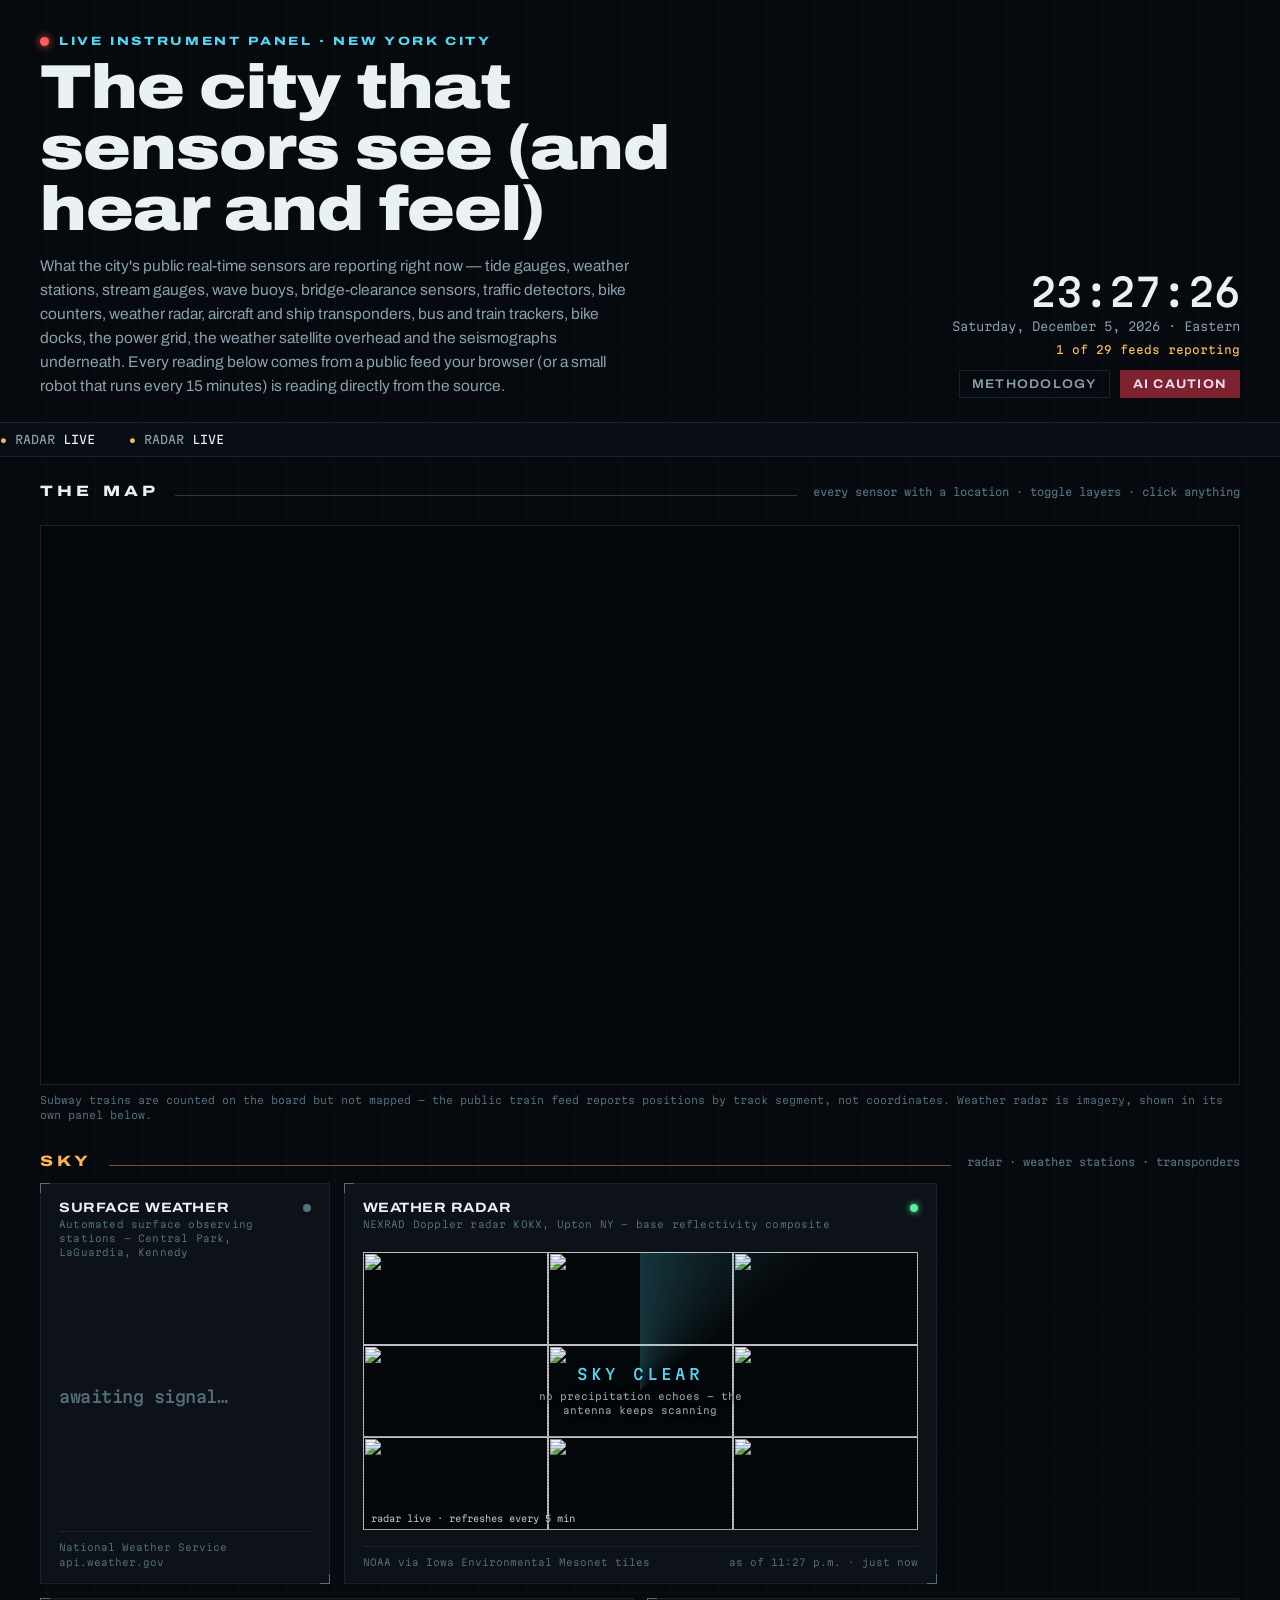
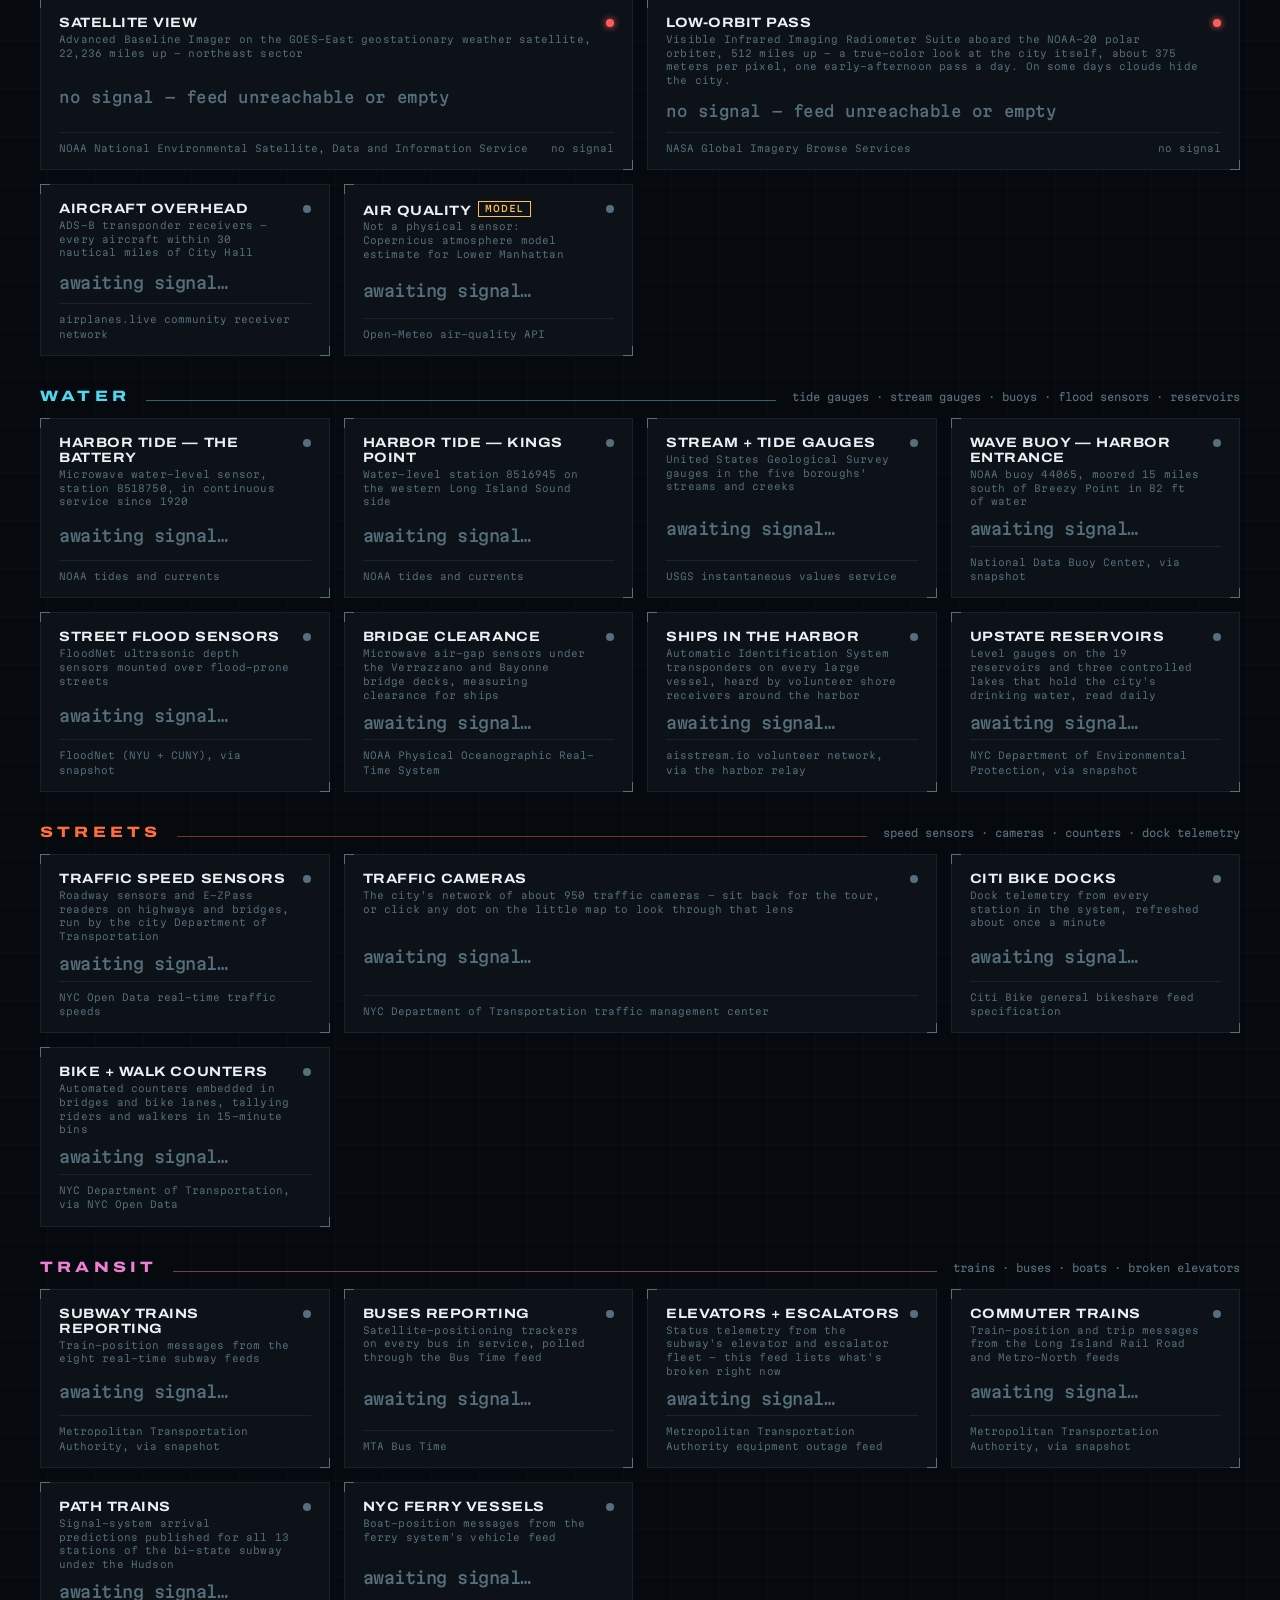
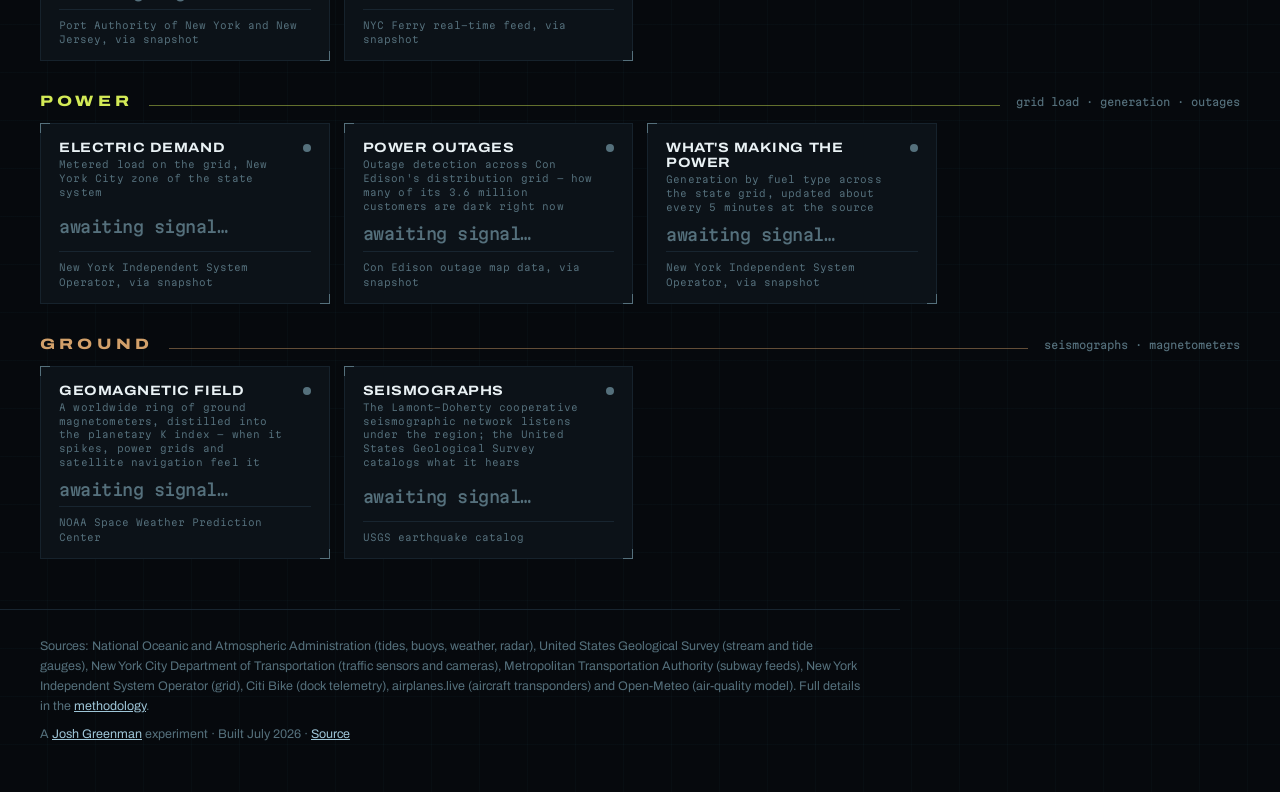
==== index.html @ f2fd3753 "Cut AI-writing tells from page copy Rewrote sentences that read as machine-written (not-X-but-Y reve" ====
<!DOCTYPE html>
<html lang="en">
<head>
<meta charset="UTF-8">
<meta name="viewport" content="width=device-width, initial-scale=1.0">
<title>The city that sensors see (and hear and feel) — New York's public sensors, live</title>
<meta name="description" content="What New York City's public real-time sensors are reporting right now: tide gauges, weather stations, stream gauges, wave buoys, traffic detectors, radar, aircraft transponders, bike docks, the power grid and the subway.">
<link rel="preconnect" href="https://fonts.googleapis.com">
<link rel="preconnect" href="https://fonts.gstatic.com" crossorigin>
<link href="https://fonts.googleapis.com/css2?family=Archivo:ital,wdth,wght@0,62.5..125,100..900;1,62.5..125,100..900&family=Martian+Mono:wght@300..700&display=swap" rel="stylesheet">
<link rel="stylesheet" href="https://unpkg.com/leaflet@1.9.4/dist/leaflet.css">
<link rel="stylesheet" href="style.css">
<link rel="icon" href="data:image/svg+xml,<svg xmlns='http://www.w3.org/2000/svg' viewBox='0 0 100 100'><circle cx='50' cy='50' r='38' fill='none' stroke='%2353d7f0' stroke-width='8'/><circle cx='50' cy='50' r='10' fill='%2353d7f0'/></svg>">
</head>
<body>

<header id="masthead">
  <div class="mast-left">
    <div class="kicker"><span class="live-dot" aria-hidden="true"></span> Live instrument panel &middot; New York City</div>
    <h1>The city that sensors see (and hear and feel)</h1>
    <p class="dek">What the city's public real-time sensors are reporting right now — tide gauges, weather stations, stream gauges, wave buoys, bridge-clearance sensors, traffic detectors, bike counters, weather radar, aircraft and ship transponders, bus and train trackers, bike docks, the power grid, the weather satellite overhead and the seismographs underneath. Every reading below comes from a public feed your browser (or a small robot that runs every 15 minutes) is reading directly from the source.</p>
  </div>
  <div class="mast-right">
    <div id="clock" class="clock">—:—:—</div>
    <div id="clock-date" class="clock-date">&nbsp;</div>
    <div id="feed-status" class="feed-status">connecting to feeds…</div>
    <nav class="mast-nav">
      <a href="methodology.html">Methodology</a>
      <button class="ai" id="ai-btn">AI caution</button>
    </nav>
  </div>
</header>

<div id="ai-pop" role="dialog" aria-label="AI caution">
  <h4>About this page</h4>
  <ul>
    <li>This dashboard was built with AI assistance. Every number is fetched live from the public feed named on its tile — nothing is stored, modeled or adjusted by this page, with one labeled exception: the air-quality tile is a model estimate, not a physical sensor, and is marked as such.</li>
    <li>Feeds go down, lag or report bad values; each tile shows its own "as of" time and goes gray when its feed is stale or unreachable.</li>
    <li>Readings here are for curiosity. For emergencies and safety decisions, rely on official channels.</li>
    <li>Spot-check anything you plan to rely on. See the <a href="methodology.html">methodology</a> for every endpoint, refresh cadence and known caveat.</li>
  </ul>
</div>

<div id="ticker-wrap" aria-hidden="true"><div id="ticker"></div></div>

<section id="map-section">
  <div class="section-head" data-domain="water" style="margin-top:0">
    <h2 style="color:var(--ink)">The map</h2>
    <div class="rule" style="background:var(--faint)"></div>
    <span class="sub">every sensor with a location · toggle layers · click anything</span>
  </div>
  <div id="map-chips"></div>
  <div id="map"></div>
  <p id="map-note">Subway trains are counted on the board but not mapped — the public train feed reports positions by track segment, not coordinates. Weather radar is imagery, shown in its own panel below.</p>
</section>

<main id="board"></main>

<footer>
  <p>Sources: National Oceanic and Atmospheric Administration (tides, buoys, weather, radar), United States Geological Survey (stream and tide gauges), New York City Department of Transportation (traffic sensors and cameras), Metropolitan Transportation Authority (subway feeds), New York Independent System Operator (grid), Citi Bike (dock telemetry), airplanes.live (aircraft transponders) and Open-Meteo (air-quality model). Full details in the <a href="methodology.html">methodology</a>.</p>
  <p>A <a href="https://joshgreenman.com">Josh Greenman</a> experiment &middot; Built July 2026 &middot; <a href="https://github.com/joshgreenman1973/nyc-live-sensors">Source</a></p>
</footer>

<script src="https://unpkg.com/leaflet@1.9.4/dist/leaflet.js"></script>
<script src="app.js"></script>
</body>
</html>
---- style.css ----
/* The instrumented city — control-room aesthetic.
   Archivo (variable width) for text, Martian Mono for readings. */

:root {
  --bg: #06090d;
  --panel: #0c1218;
  --panel-edge: #16222c;
  --ink: #e9f1f4;
  --dim: #8aa0ab;
  --faint: #55707c;
  --rule: #182530;
  --maroon: #7c2230;
  --navy: #12233d;

  --water: #53d7f0;
  --sky: #ffb454;
  --streets: #ff6d3d;
  --transit: #ef7fd4;
  --power: #d3ea56;
  --ground: #d2a06a;

  --ok: #5bef9a;
  --stale: #ffc14d;
  --err: #ff5d5d;
}

* { margin: 0; padding: 0; box-sizing: border-box; }

html { background: var(--bg); }

body {
  font-family: "Archivo", sans-serif;
  color: var(--ink);
  background:
    repeating-linear-gradient(0deg, transparent 0 47px, rgba(83, 215, 240, .025) 47px 48px),
    repeating-linear-gradient(90deg, transparent 0 47px, rgba(83, 215, 240, .025) 47px 48px),
    var(--bg);
  min-height: 100vh;
  -webkit-font-smoothing: antialiased;
}

a { color: #9fc6d8; }

/* ---------- masthead ---------- */
#masthead {
  display: flex;
  justify-content: space-between;
  gap: 32px;
  padding: 34px 40px 24px;
  border-bottom: 1px solid var(--rule);
  align-items: flex-end;
  flex-wrap: wrap;
}
.mast-left { max-width: 760px; }
.kicker {
  font-variation-settings: "wdth" 125;
  font-weight: 800;
  font-size: 12px;
  letter-spacing: .22em;
  text-transform: uppercase;
  color: var(--water);
  display: flex;
  align-items: center;
  gap: 10px;
  margin-bottom: 10px;
}
.live-dot {
  width: 9px; height: 9px; border-radius: 50%;
  background: var(--err);
  box-shadow: 0 0 8px var(--err);
  animation: blink 1.6s infinite;
  display: inline-block;
}
@keyframes blink { 0%, 60% { opacity: 1; } 80% { opacity: .25; } 100% { opacity: 1; } }

h1 {
  font-variation-settings: "wdth" 118;
  font-weight: 900;
  font-size: clamp(38px, 5vw, 62px);
  line-height: .98;
  letter-spacing: -.015em;
  margin-bottom: 14px;
  text-wrap: balance;
}
.dek { color: var(--dim); font-size: 15.5px; line-height: 1.55; max-width: 66ch; }

.mast-right { text-align: right; min-width: 240px; }
.clock {
  font-family: "Martian Mono", monospace;
  font-weight: 500;
  font-size: clamp(26px, 3vw, 38px);
  letter-spacing: -.02em;
  color: var(--ink);
}
.clock-date {
  font-family: "Martian Mono", monospace;
  font-weight: 300;
  font-size: 12px;
  color: var(--dim);
  margin-top: 4px;
}
.feed-status {
  font-family: "Martian Mono", monospace;
  font-size: 11px;
  color: var(--ok);
  margin-top: 10px;
}
.mast-nav { margin-top: 14px; display: flex; gap: 10px; justify-content: flex-end; align-items: center; }
.mast-nav a {
  font-variation-settings: "wdth" 110;
  font-weight: 600; font-size: 12.5px;
  text-transform: uppercase; letter-spacing: .1em;
  color: var(--dim); text-decoration: none;
  border: 1px solid var(--rule); padding: 6px 12px;
}
.mast-nav a:hover { color: var(--ink); border-color: var(--faint); }
button.ai {
  font-family: "Archivo", sans-serif;
  font-variation-settings: "wdth" 110;
  font-weight: 700; font-size: 12.5px;
  text-transform: uppercase; letter-spacing: .1em;
  background: var(--maroon); color: #f4dfe3;
  border: none; padding: 7px 13px; cursor: pointer;
}
button.ai:hover { background: #93293a; }

/* ---------- AI caution popover ---------- */
#ai-pop {
  display: none;
  position: fixed;
  top: 74px; right: 24px;
  width: 380px; max-width: 92vw;
  background: var(--navy);
  color: #e9eef5;
  padding: 18px 20px;
  z-index: 2000;
  font-size: 13px;
  line-height: 1.5;
  box-shadow: 5px 5px 0 rgba(0, 0, 0, .5);
}
#ai-pop.open { display: block; }
#ai-pop h4 { font-size: 13px; letter-spacing: .1em; text-transform: uppercase; margin-bottom: 9px; }
#ai-pop ul { padding-left: 17px; }
#ai-pop li { margin-bottom: 6px; }
#ai-pop a { color: #aac4e2; }

/* ---------- ticker ---------- */
#ticker-wrap {
  overflow: hidden;
  border-bottom: 1px solid var(--rule);
  background: #080e13;
  white-space: nowrap;
}
#ticker {
  display: inline-block;
  font-family: "Martian Mono", monospace;
  font-weight: 400;
  font-size: 11.5px;
  padding: 9px 0;
  color: var(--dim);
  animation: crawl 90s linear infinite;
  will-change: transform;
}
#ticker:hover { animation-play-state: paused; }
@keyframes crawl { from { transform: translateX(0); } to { transform: translateX(-50%); } }
#ticker .t-item { margin-right: 34px; }
#ticker .t-val { color: var(--ink); }
#ticker .t-dom-water { color: var(--water); }
#ticker .t-dom-sky { color: var(--sky); }
#ticker .t-dom-streets { color: var(--streets); }
#ticker .t-dom-transit { color: var(--transit); }
#ticker .t-dom-power { color: var(--power); }
#ticker .t-dom-ground { color: var(--ground); }

/* ---------- the map ---------- */
#map-section { padding: 26px 40px 4px; }
#map-chips { display: flex; flex-wrap: wrap; gap: 8px; margin: 14px 0 12px; }
.map-chip {
  font-family: "Martian Mono", monospace;
  font-size: 10.5px; font-weight: 500;
  letter-spacing: .04em;
  background: var(--panel);
  color: var(--faint);
  border: 1px solid var(--panel-edge);
  padding: 6px 11px;
  cursor: pointer;
  display: inline-flex; align-items: center; gap: 7px;
}
.map-chip .dot { width: 8px; height: 8px; border-radius: 50%; background: var(--chip); opacity: .35; }
.map-chip.on { color: var(--ink); border-color: var(--faint); }
.map-chip.on .dot { opacity: 1; box-shadow: 0 0 6px var(--chip); }
.map-chip .n { color: var(--dim); }
#map {
  height: 560px;
  border: 1px solid var(--panel-edge);
  background: #05080b;
  position: relative;
  isolation: isolate;
  z-index: 0;
}
#map-note {
  font-family: "Martian Mono", monospace;
  font-weight: 300; font-size: 10px;
  color: var(--faint);
  margin: 8px 0 0;
  line-height: 1.5;
}
.leaflet-container { background: #05080b; font-family: "Archivo", sans-serif; }
.leaflet-popup-content-wrapper, .leaflet-popup-tip {
  background: var(--navy); color: #e9eef5;
  border-radius: 0;
  box-shadow: 4px 4px 0 rgba(0, 0, 0, .5);
}
.leaflet-popup-content { margin: 12px 14px; font-size: 12.5px; line-height: 1.5; }
.mpop h5 {
  font-variation-settings: "wdth" 116;
  font-size: 11.5px; font-weight: 700;
  text-transform: uppercase; letter-spacing: .06em;
  margin: 0 0 5px;
}
.mpop b { font-family: "Martian Mono", monospace; font-weight: 500; font-size: 11.5px; }
.mpop img.campop { display: block; width: 280px; max-width: 74vw; margin-top: 8px; background: #000; min-height: 120px; }
.leaflet-bar a { background: var(--panel); color: var(--dim); border-color: var(--panel-edge); }
.leaflet-bar a:hover { background: var(--panel-edge); color: var(--ink); }
.leaflet-control-attribution { background: rgba(6, 9, 13, .7); color: var(--faint); font-size: 9px; }
.leaflet-control-attribution a { color: var(--dim); }

/* ---------- board ---------- */
#board {
  display: grid;
  grid-template-columns: repeat(auto-fill, minmax(272px, 1fr));
  gap: 14px;
  padding: 26px 40px 50px;
}

.section-head {
  grid-column: 1 / -1;
  display: flex;
  align-items: baseline;
  gap: 16px;
  margin-top: 18px;
}
.section-head:first-child { margin-top: 0; }
.section-head h2 {
  font-variation-settings: "wdth" 125;
  font-weight: 800;
  font-size: 15px;
  letter-spacing: .28em;
  text-transform: uppercase;
}
.section-head .rule { flex: 1; height: 1px; opacity: .45; }
.section-head .sub { font-family: "Martian Mono", monospace; font-size: 10.5px; color: var(--faint); }
.section-head[data-domain="water"] h2 { color: var(--water); } .section-head[data-domain="water"] .rule { background: var(--water); }
.section-head[data-domain="sky"] h2 { color: var(--sky); } .section-head[data-domain="sky"] .rule { background: var(--sky); }
.section-head[data-domain="streets"] h2 { color: var(--streets); } .section-head[data-domain="streets"] .rule { background: var(--streets); }
.section-head[data-domain="transit"] h2 { color: var(--transit); } .section-head[data-domain="transit"] .rule { background: var(--transit); }
.section-head[data-domain="power"] h2 { color: var(--power); } .section-head[data-domain="power"] .rule { background: var(--power); }
.section-head[data-domain="ground"] h2 { color: var(--ground); } .section-head[data-domain="ground"] .rule { background: var(--ground); }

/* ---------- modules ---------- */
.mod {
  position: relative;
  background: var(--panel);
  border: 1px solid var(--panel-edge);
  padding: 16px 18px 14px;
  display: flex;
  flex-direction: column;
  min-height: 172px;
}
.mod.wide { grid-column: span 2; }
@media (max-width: 640px) { .mod.wide { grid-column: span 1; } }

/* instrument-bezel corner ticks */
.mod::before, .mod::after {
  content: "";
  position: absolute;
  width: 9px; height: 9px;
  border: 1px solid var(--faint);
  pointer-events: none;
}
.mod::before { top: -1px; left: -1px; border-right: none; border-bottom: none; }
.mod::after { bottom: -1px; right: -1px; border-left: none; border-top: none; }

.mod-head { display: flex; justify-content: space-between; align-items: flex-start; gap: 8px; margin-bottom: 2px; }
.mod-title {
  font-variation-settings: "wdth" 116;
  font-weight: 700;
  font-size: 13.5px;
  letter-spacing: .04em;
  text-transform: uppercase;
}
.mod-instrument {
  font-family: "Martian Mono", monospace;
  font-weight: 300;
  font-size: 9.5px;
  color: var(--faint);
  letter-spacing: .02em;
  margin-top: 3px;
  line-height: 1.45;
}
.led {
  width: 8px; height: 8px; border-radius: 50%;
  margin-top: 4px; flex: none;
  background: var(--faint);
}
.mod[data-state="ok"] .led { background: var(--ok); box-shadow: 0 0 7px var(--ok); }
.mod[data-state="stale"] .led { background: var(--stale); box-shadow: 0 0 7px var(--stale); }
.mod[data-state="err"] .led { background: var(--err); box-shadow: 0 0 7px var(--err); }

.mod-body { flex: 1; display: flex; flex-direction: column; justify-content: center; padding: 10px 0 8px; }

.big {
  font-family: "Martian Mono", monospace;
  font-weight: 500;
  font-size: clamp(30px, 3.2vw, 42px);
  line-height: 1.05;
  letter-spacing: -.03em;
}
.big .unit { font-size: .38em; font-weight: 400; color: var(--dim); letter-spacing: 0; margin-left: 4px; }
.big .trend { font-size: .5em; vertical-align: .35em; margin-left: 6px; }
.mod[data-domain="water"] .big { color: var(--water); }
.mod[data-domain="sky"] .big { color: var(--sky); }
.mod[data-domain="streets"] .big { color: var(--streets); }
.mod[data-domain="transit"] .big { color: var(--transit); }
.mod[data-domain="power"] .big { color: var(--power); }
.mod[data-domain="ground"] .big { color: var(--ground); }
.mod[data-state="err"] .big, .mod[data-state="wait"] .big { color: var(--faint); }

.big-label { font-size: 12.5px; color: var(--dim); margin-top: 5px; line-height: 1.4; }

.rows { margin-top: 10px; border-top: 1px solid var(--rule); }
.rows .r {
  display: flex; justify-content: space-between; gap: 10px;
  padding: 4.5px 0;
  border-bottom: 1px solid var(--rule);
  font-size: 12.5px; color: var(--dim);
}
.rows .r b {
  font-family: "Martian Mono", monospace;
  font-weight: 500; font-size: 12px;
  color: var(--ink);
  white-space: nowrap;
}

.mod-foot {
  display: flex; justify-content: space-between; gap: 8px;
  font-family: "Martian Mono", monospace;
  font-weight: 300; font-size: 9.5px;
  color: var(--faint);
  border-top: 1px solid var(--rule);
  padding-top: 8px;
  line-height: 1.5;
}
.mod-foot .asof { white-space: nowrap; }
.badge {
  display: inline-block;
  font-family: "Martian Mono", monospace;
  font-size: 9px; font-weight: 500;
  letter-spacing: .08em;
  border: 1px solid var(--stale);
  color: var(--stale);
  padding: 1.5px 6px;
  margin-left: 7px;
  vertical-align: 2px;
}

/* ---------- radar + cameras ---------- */
.tilebox {
  position: relative;
  overflow: hidden;
  isolation: isolate;
  aspect-ratio: 1 / 1;
  background: #05080b;
  margin: 8px 0;
}
.mod.wide .tilebox { aspect-ratio: 2 / 1; }
.tilegrid {
  position: absolute; inset: 0;
  display: grid;
  grid-template-columns: repeat(3, 1fr);
}
.tilegrid img { width: 100%; height: 100%; object-fit: cover; display: block; filter: saturate(.9); }
.tilegrid.overlay { opacity: .92; } /* radar tiles are transparent PNGs; no blend mode (it black-screens some compositors) */
.tilebox .scan {
  position: absolute; inset: 0;
  background: repeating-linear-gradient(0deg, rgba(0,0,0,.16) 0 1px, transparent 1px 3px);
  pointer-events: none;
}
/* clear-sky state: rotating sweep + centered message so an echo-free radar
   reads as "scanning", not "broken" */
.tilebox .sweep, .tilebox .clearmsg { display: none; }
.tilebox.clear .sweep {
  display: block;
  position: absolute; inset: -25%;
  background: conic-gradient(rgba(83, 215, 240, .22), transparent 55deg, transparent 360deg);
  animation: sweep 7s linear infinite;
  pointer-events: none;
}
@keyframes sweep { to { transform: rotate(360deg); } }
.tilebox.clear .clearmsg {
  position: absolute; inset: 0;
  display: flex; flex-direction: column; align-items: center; justify-content: center; gap: 6px;
  text-align: center; pointer-events: none;
  text-shadow: 0 1px 6px #000;
}
.tilebox.clear .clearmsg b {
  font-family: "Martian Mono", monospace;
  font-size: 15px; font-weight: 500; letter-spacing: .2em;
  text-transform: uppercase; color: var(--water);
}
.tilebox.clear .clearmsg span {
  font-family: "Martian Mono", monospace;
  font-size: 9.5px; color: var(--dim); max-width: 34ch; line-height: 1.5;
}
@media (prefers-reduced-motion: reduce) { .tilebox.clear .sweep { animation: none; } }

.tilebox .maplabel {
  position: absolute; left: 8px; bottom: 6px;
  font-family: "Martian Mono", monospace;
  font-size: 9px; color: rgba(233,241,244,.75);
  text-shadow: 0 1px 3px #000;
}

.camwrap {
  display: grid;
  grid-template-columns: 3fr 2fr;
  gap: 8px;
  margin: 8px 0;
}
.camwrap .camframe { margin: 0; }
#cammini {
  background: #05080b;
  height: 100%;
  min-height: 190px;
  border: 1px solid var(--panel-edge);
  cursor: pointer;
}
#camresume {
  display: none;
  position: absolute;
  top: 8px; right: 8px;
  z-index: 500;
  font-family: "Martian Mono", monospace;
  font-size: 10px; font-weight: 500;
  letter-spacing: .08em;
  text-transform: uppercase;
  color: var(--ink);
  background: rgba(6, 9, 13, .85);
  border: 1px solid var(--faint);
  padding: 5px 10px;
  cursor: pointer;
}
#camresume:hover { border-color: var(--ink); }
@media (max-width: 900px) {
  .camwrap { grid-template-columns: 1fr; }
  #cammini { min-height: 180px; }
}

.camframe { position: relative; margin: 8px 0; background: #05080b; aspect-ratio: 16 / 9; overflow: hidden; }
.camframe img { width: 100%; height: 100%; object-fit: cover; display: block; }
.camframe .camlabel {
  position: absolute; left: 0; right: 0; bottom: 0;
  font-family: "Martian Mono", monospace;
  font-size: 10px; color: #dfe9ee;
  background: linear-gradient(transparent, rgba(0,0,0,.8));
  padding: 14px 10px 7px;
}

/* ---------- footer ---------- */
footer {
  border-top: 1px solid var(--rule);
  padding: 26px 40px 40px;
  color: var(--faint);
  font-size: 12.5px;
  line-height: 1.6;
  max-width: 900px;
}
footer p { margin-bottom: 8px; }

@media (max-width: 760px) {
  #masthead { padding: 24px 18px 18px; }
  #map-section { padding: 18px 14px 0; }
  #map { height: 420px; }
  #board { padding: 18px 14px 40px; gap: 10px; }
  .mast-right { text-align: left; }
  .mast-nav { justify-content: flex-start; }
  footer { padding: 22px 18px 34px; }
}

@media (prefers-reduced-motion: reduce) {
  #ticker { animation: none; }
  .live-dot { animation: none; }
}
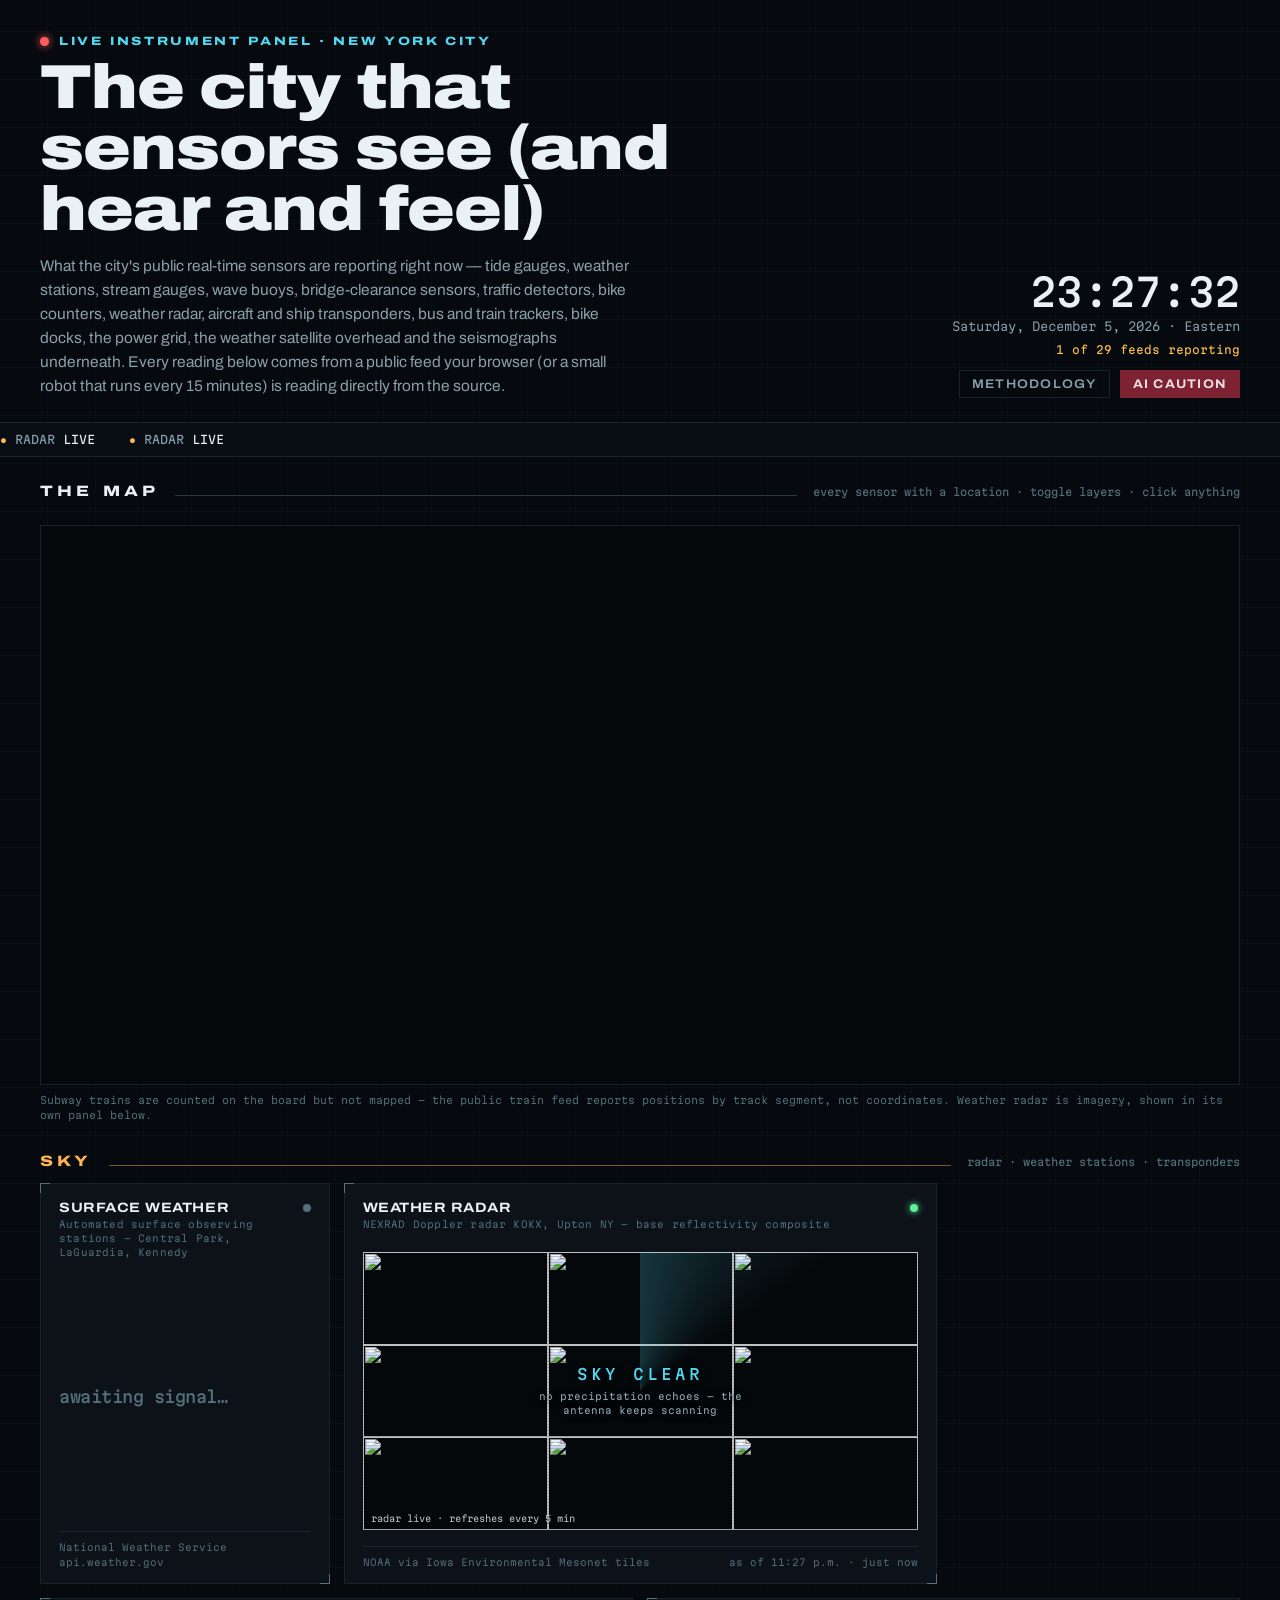
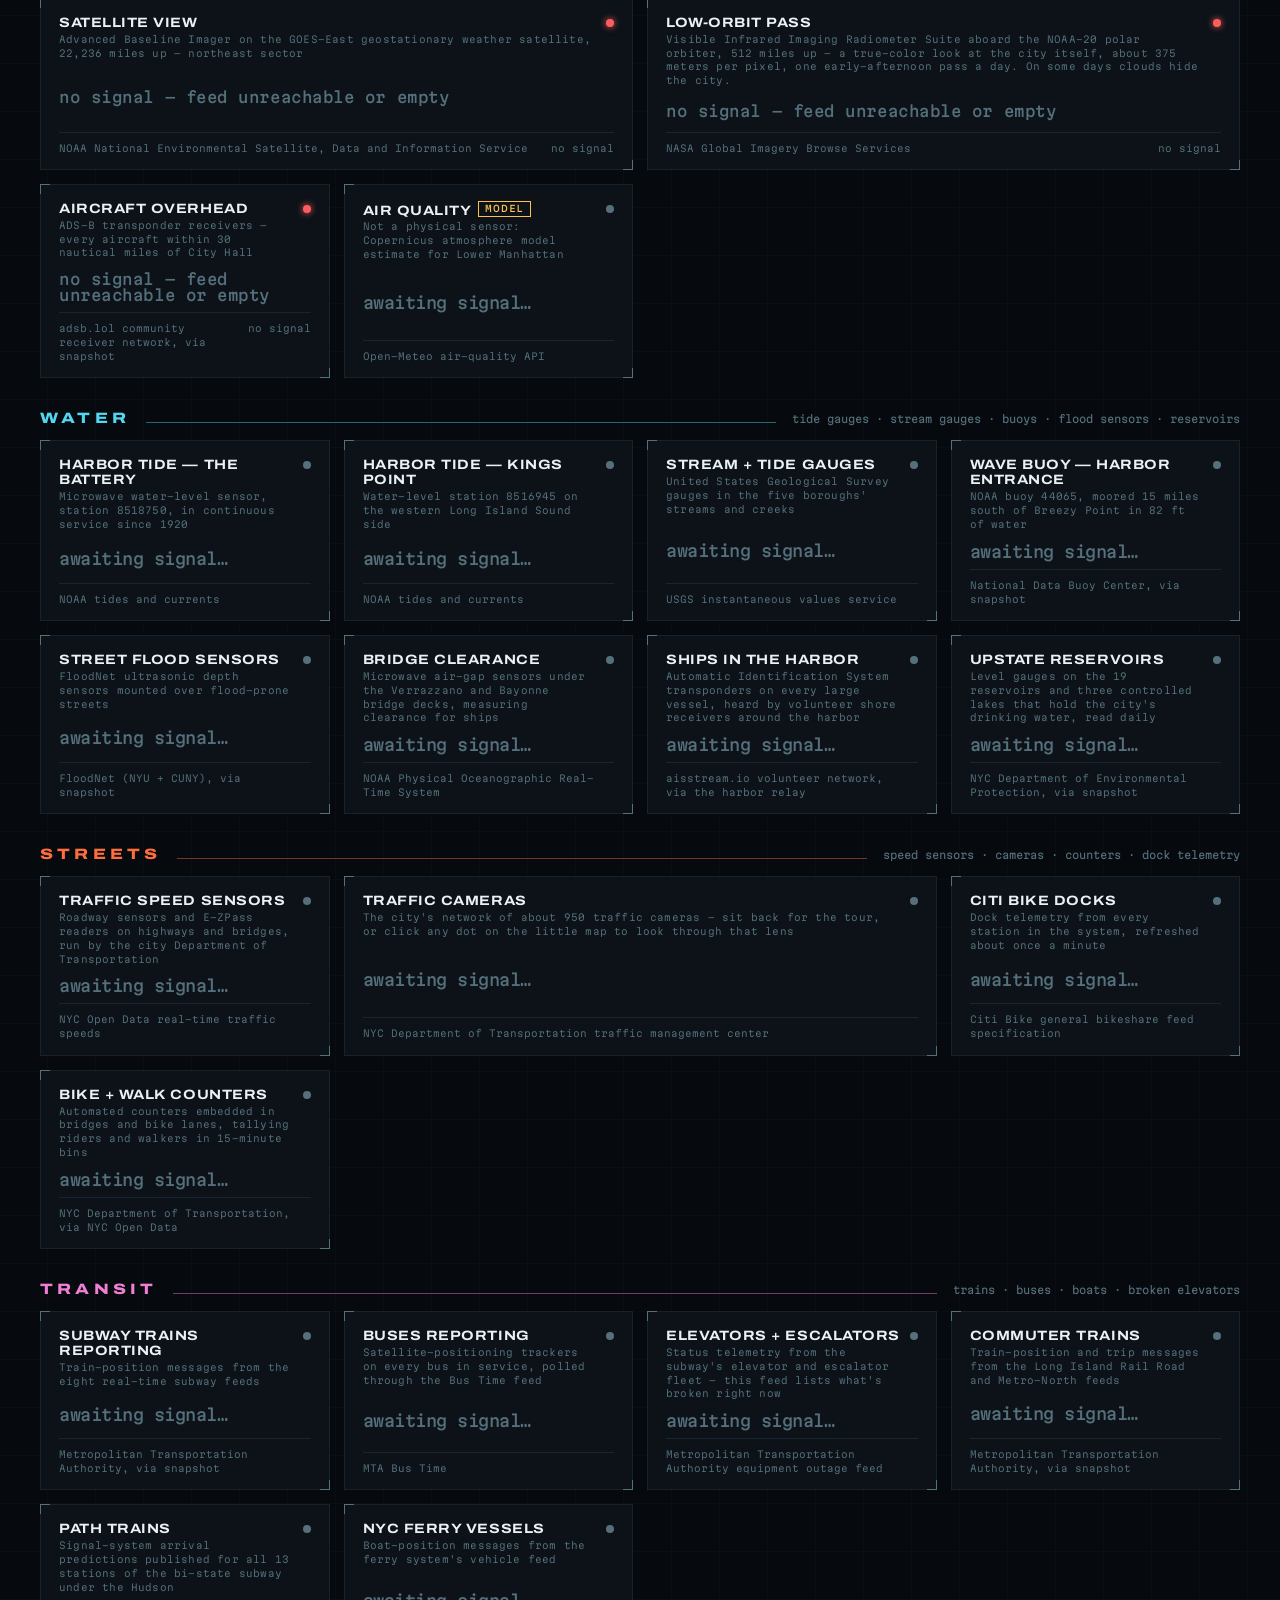
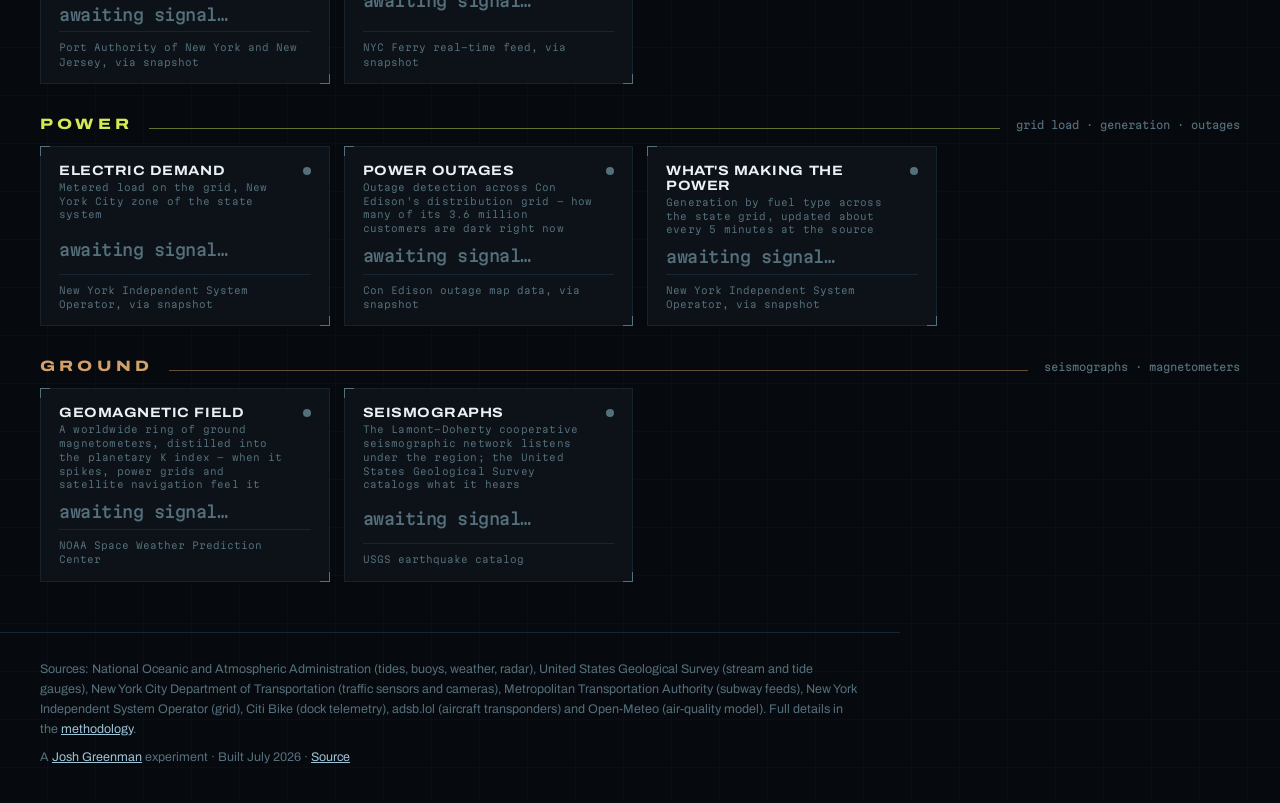
==== commit 533cb336: "Aircraft tile: read adsb.lol through the snapshot robot airplanes.live now refuses anonymous request" ====
--- a/index.html
+++ b/index.html
@@ -57,7 +57,7 @@
 <main id="board"></main>
 
 <footer>
-  <p>Sources: National Oceanic and Atmospheric Administration (tides, buoys, weather, radar), United States Geological Survey (stream and tide gauges), New York City Department of Transportation (traffic sensors and cameras), Metropolitan Transportation Authority (subway feeds), New York Independent System Operator (grid), Citi Bike (dock telemetry), airplanes.live (aircraft transponders) and Open-Meteo (air-quality model). Full details in the <a href="methodology.html">methodology</a>.</p>
+  <p>Sources: National Oceanic and Atmospheric Administration (tides, buoys, weather, radar), United States Geological Survey (stream and tide gauges), New York City Department of Transportation (traffic sensors and cameras), Metropolitan Transportation Authority (subway feeds), New York Independent System Operator (grid), Citi Bike (dock telemetry), adsb.lol (aircraft transponders) and Open-Meteo (air-quality model). Full details in the <a href="methodology.html">methodology</a>.</p>
   <p>A <a href="https://joshgreenman.com">Josh Greenman</a> experiment &middot; Built July 2026 &middot; <a href="https://github.com/joshgreenman1973/nyc-live-sensors">Source</a></p>
 </footer>
 
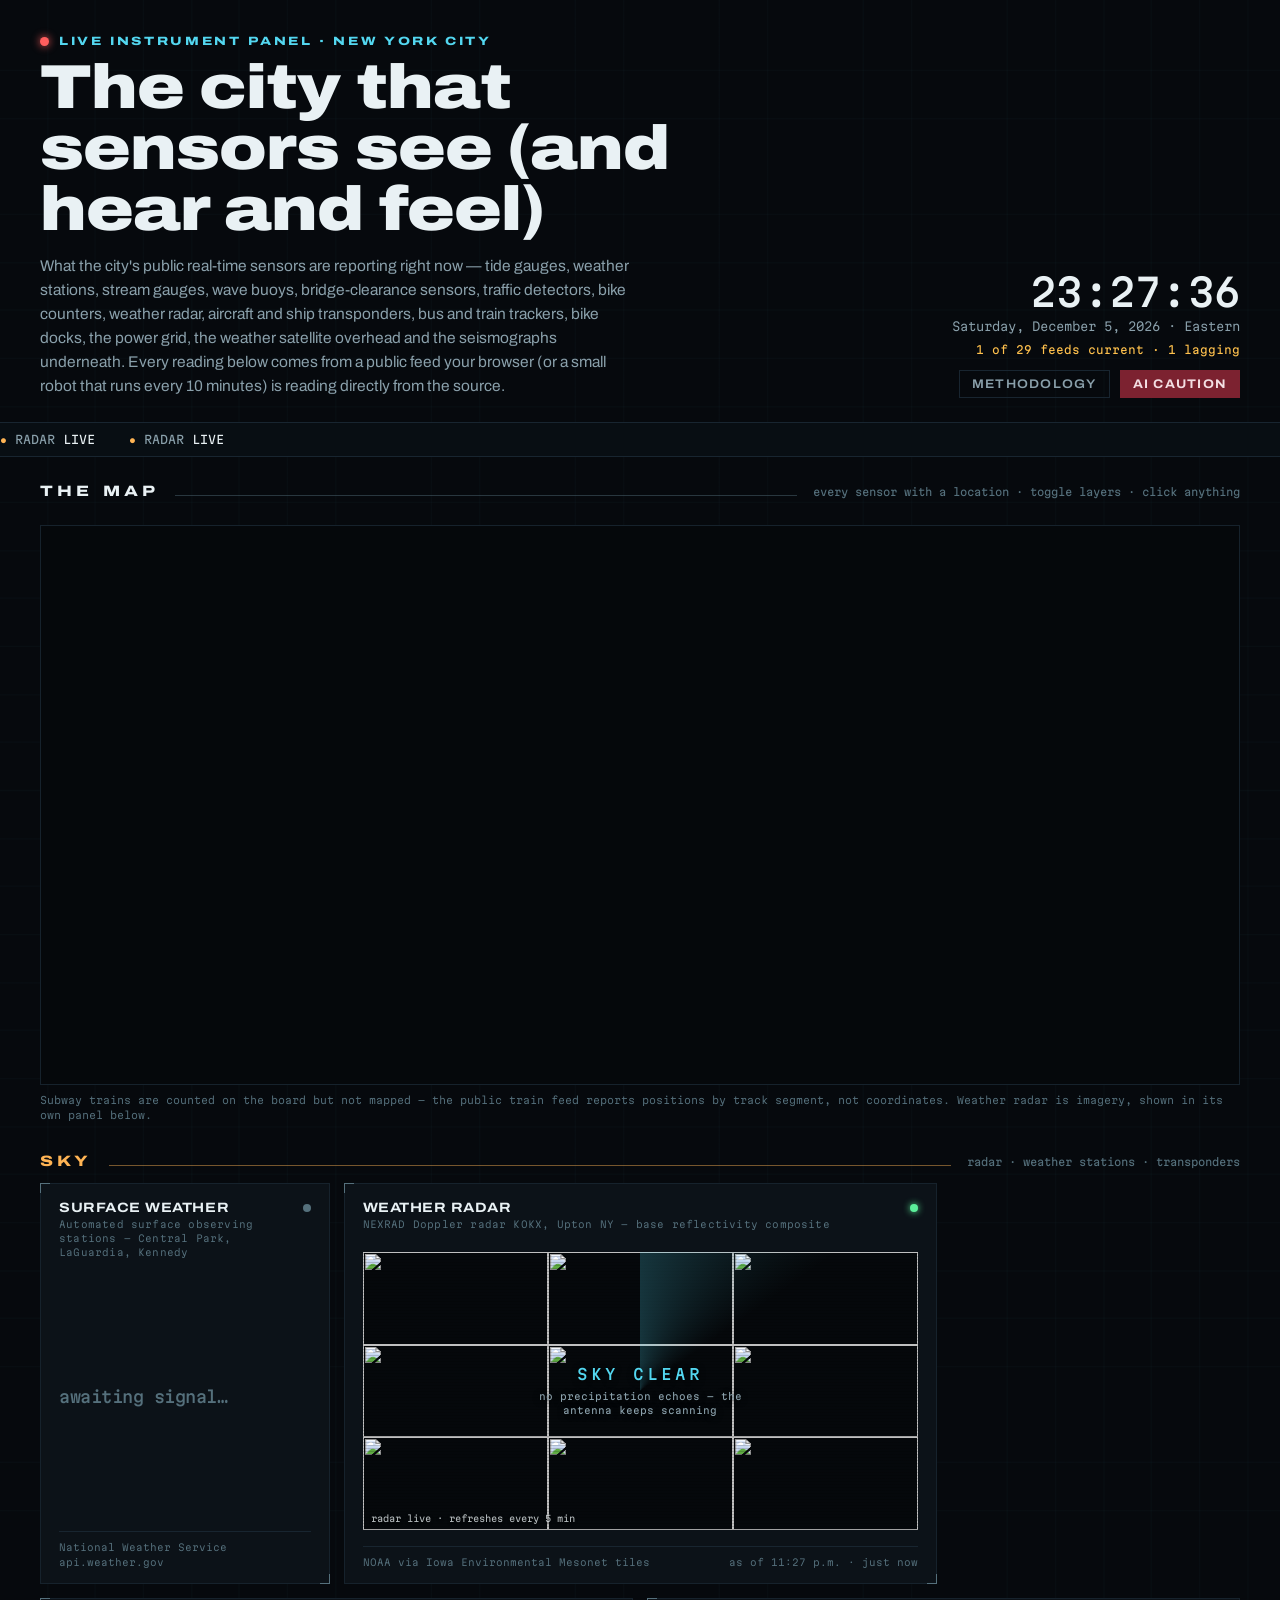
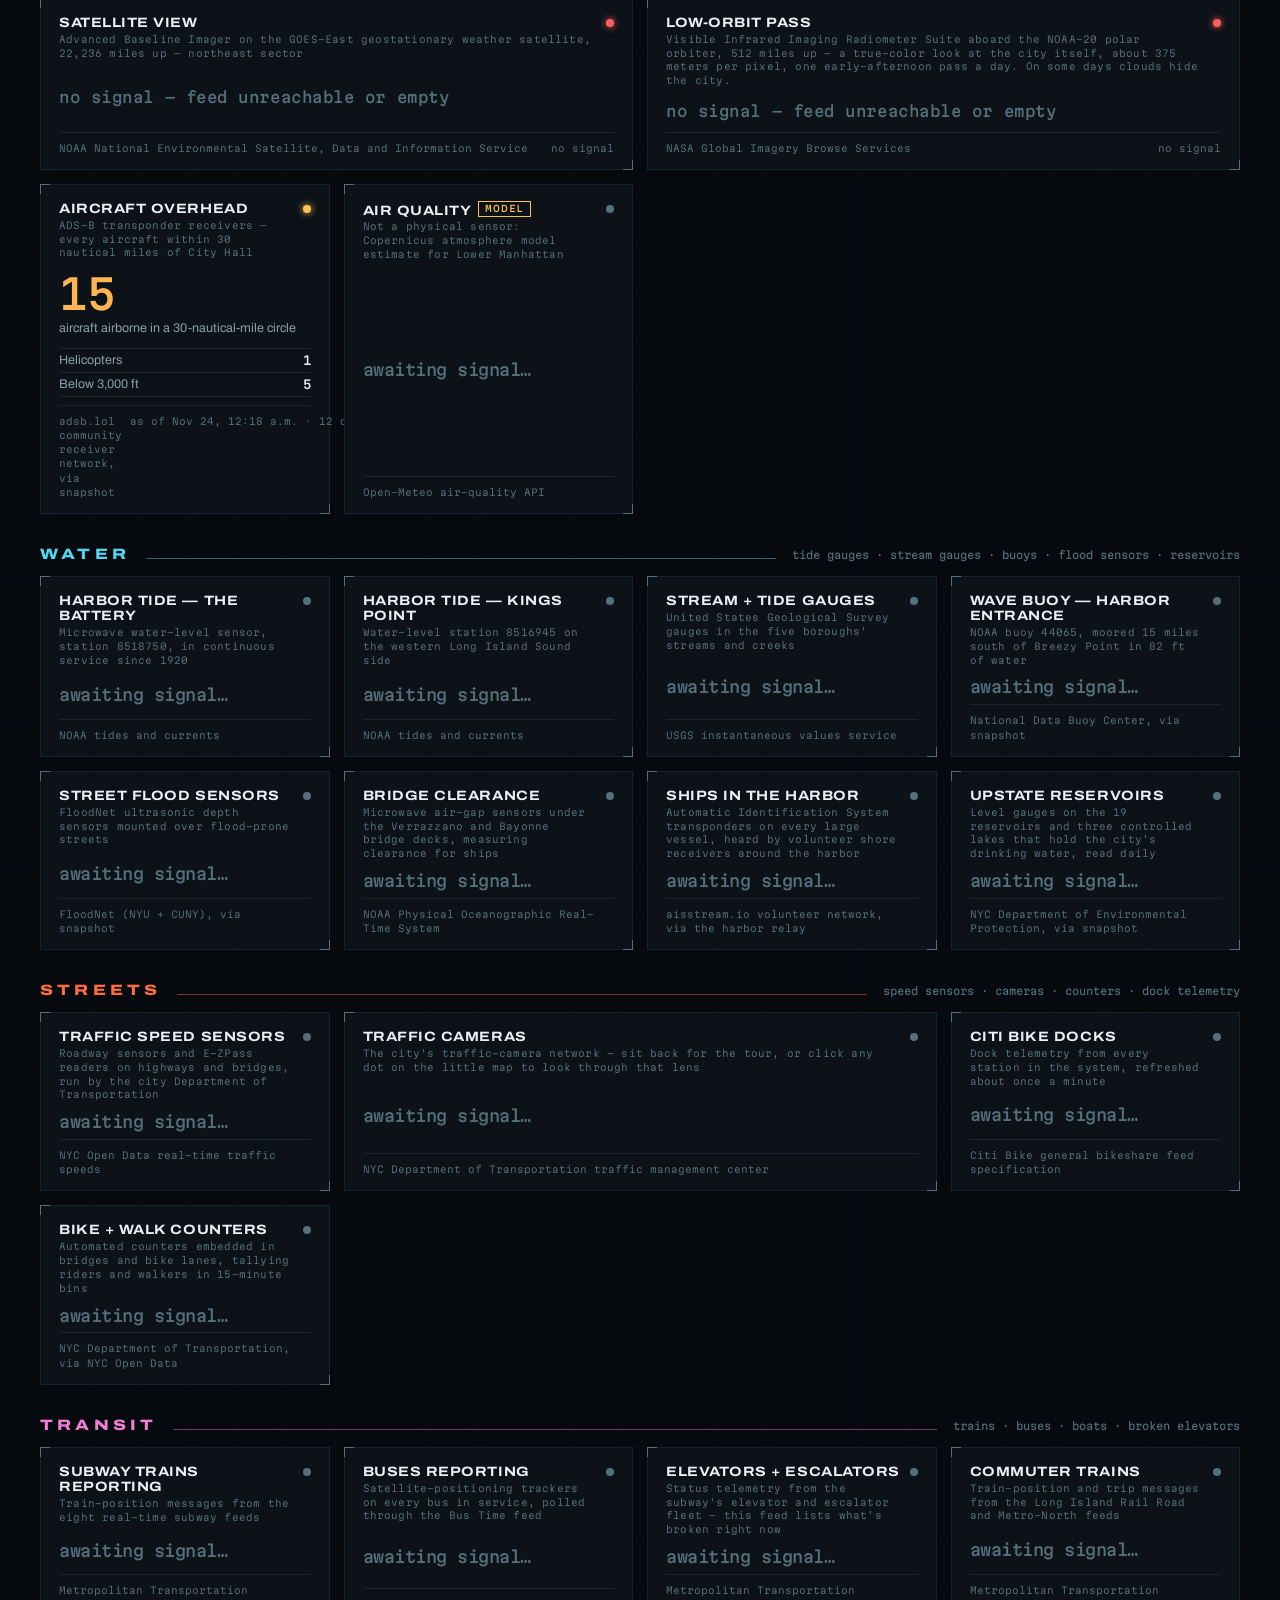
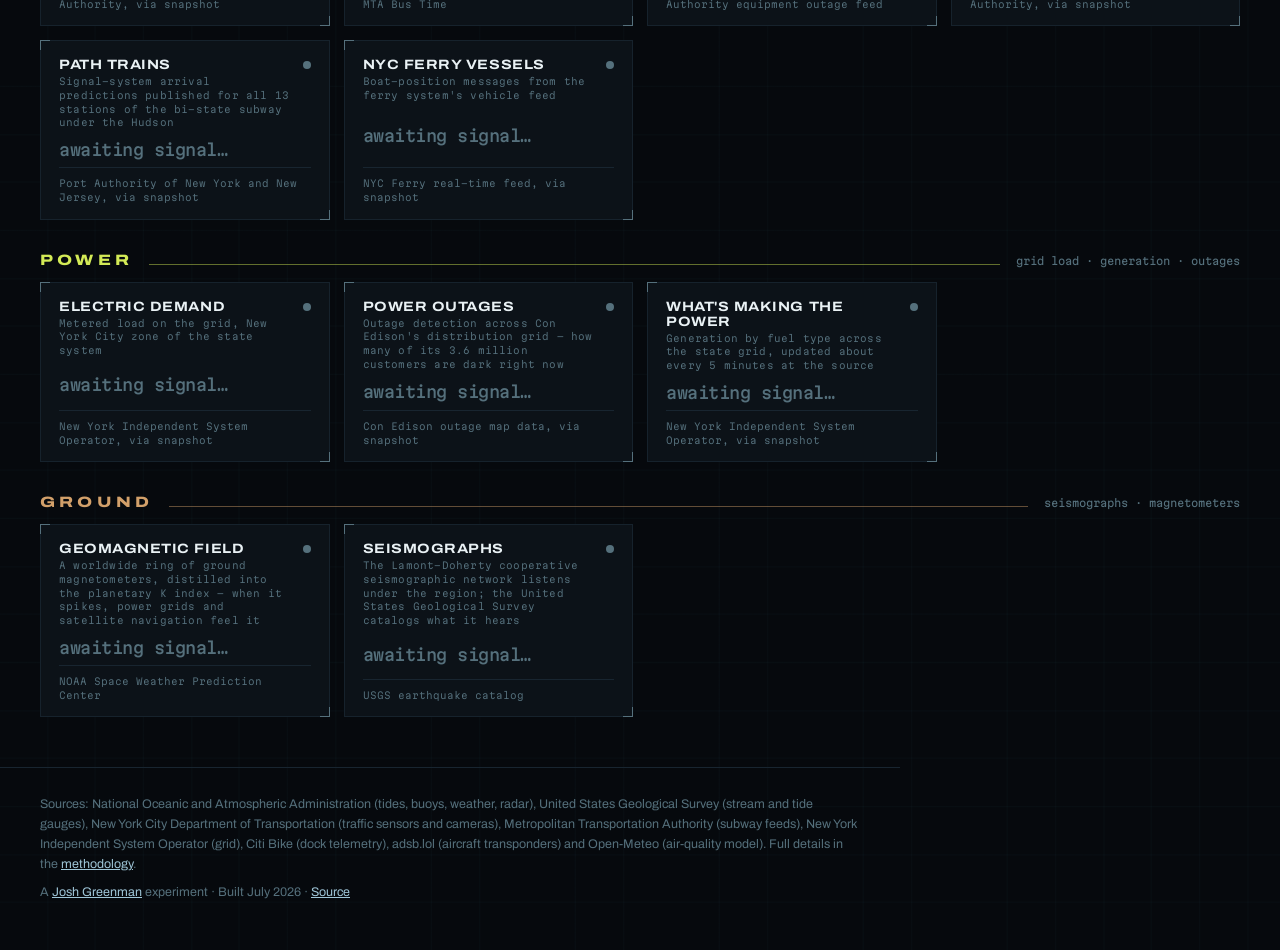
==== commit 4e957295: "Keep the snapshot fresh and fix wrong counts on four tiles GitHub's scheduler has started only three" ====
--- a/index.html
+++ b/index.html
@@ -18,7 +18,7 @@
   <div class="mast-left">
     <div class="kicker"><span class="live-dot" aria-hidden="true"></span> Live instrument panel &middot; New York City</div>
     <h1>The city that sensors see (and hear and feel)</h1>
-    <p class="dek">What the city's public real-time sensors are reporting right now — tide gauges, weather stations, stream gauges, wave buoys, bridge-clearance sensors, traffic detectors, bike counters, weather radar, aircraft and ship transponders, bus and train trackers, bike docks, the power grid, the weather satellite overhead and the seismographs underneath. Every reading below comes from a public feed your browser (or a small robot that runs every 15 minutes) is reading directly from the source.</p>
+    <p class="dek">What the city's public real-time sensors are reporting right now — tide gauges, weather stations, stream gauges, wave buoys, bridge-clearance sensors, traffic detectors, bike counters, weather radar, aircraft and ship transponders, bus and train trackers, bike docks, the power grid, the weather satellite overhead and the seismographs underneath. Every reading below comes from a public feed your browser (or a small robot that runs every 10 minutes) is reading directly from the source.</p>
   </div>
   <div class="mast-right">
     <div id="clock" class="clock">—:—:—</div>
@@ -35,7 +35,7 @@
   <h4>About this page</h4>
   <ul>
     <li>This dashboard was built with AI assistance. Every number is fetched live from the public feed named on its tile — nothing is stored, modeled or adjusted by this page, with one labeled exception: the air-quality tile is a model estimate, not a physical sensor, and is marked as such.</li>
-    <li>Feeds go down, lag or report bad values; each tile shows its own "as of" time and goes gray when its feed is stale or unreachable.</li>
+    <li>Feeds go down, lag or report bad values; each tile shows its own "as of" time, and its status light turns amber when the reading is stale and red when the feed is unreachable.</li>
     <li>Readings here are for curiosity. For emergencies and safety decisions, rely on official channels.</li>
     <li>Spot-check anything you plan to rely on. See the <a href="methodology.html">methodology</a> for every endpoint, refresh cadence and known caveat.</li>
   </ul>
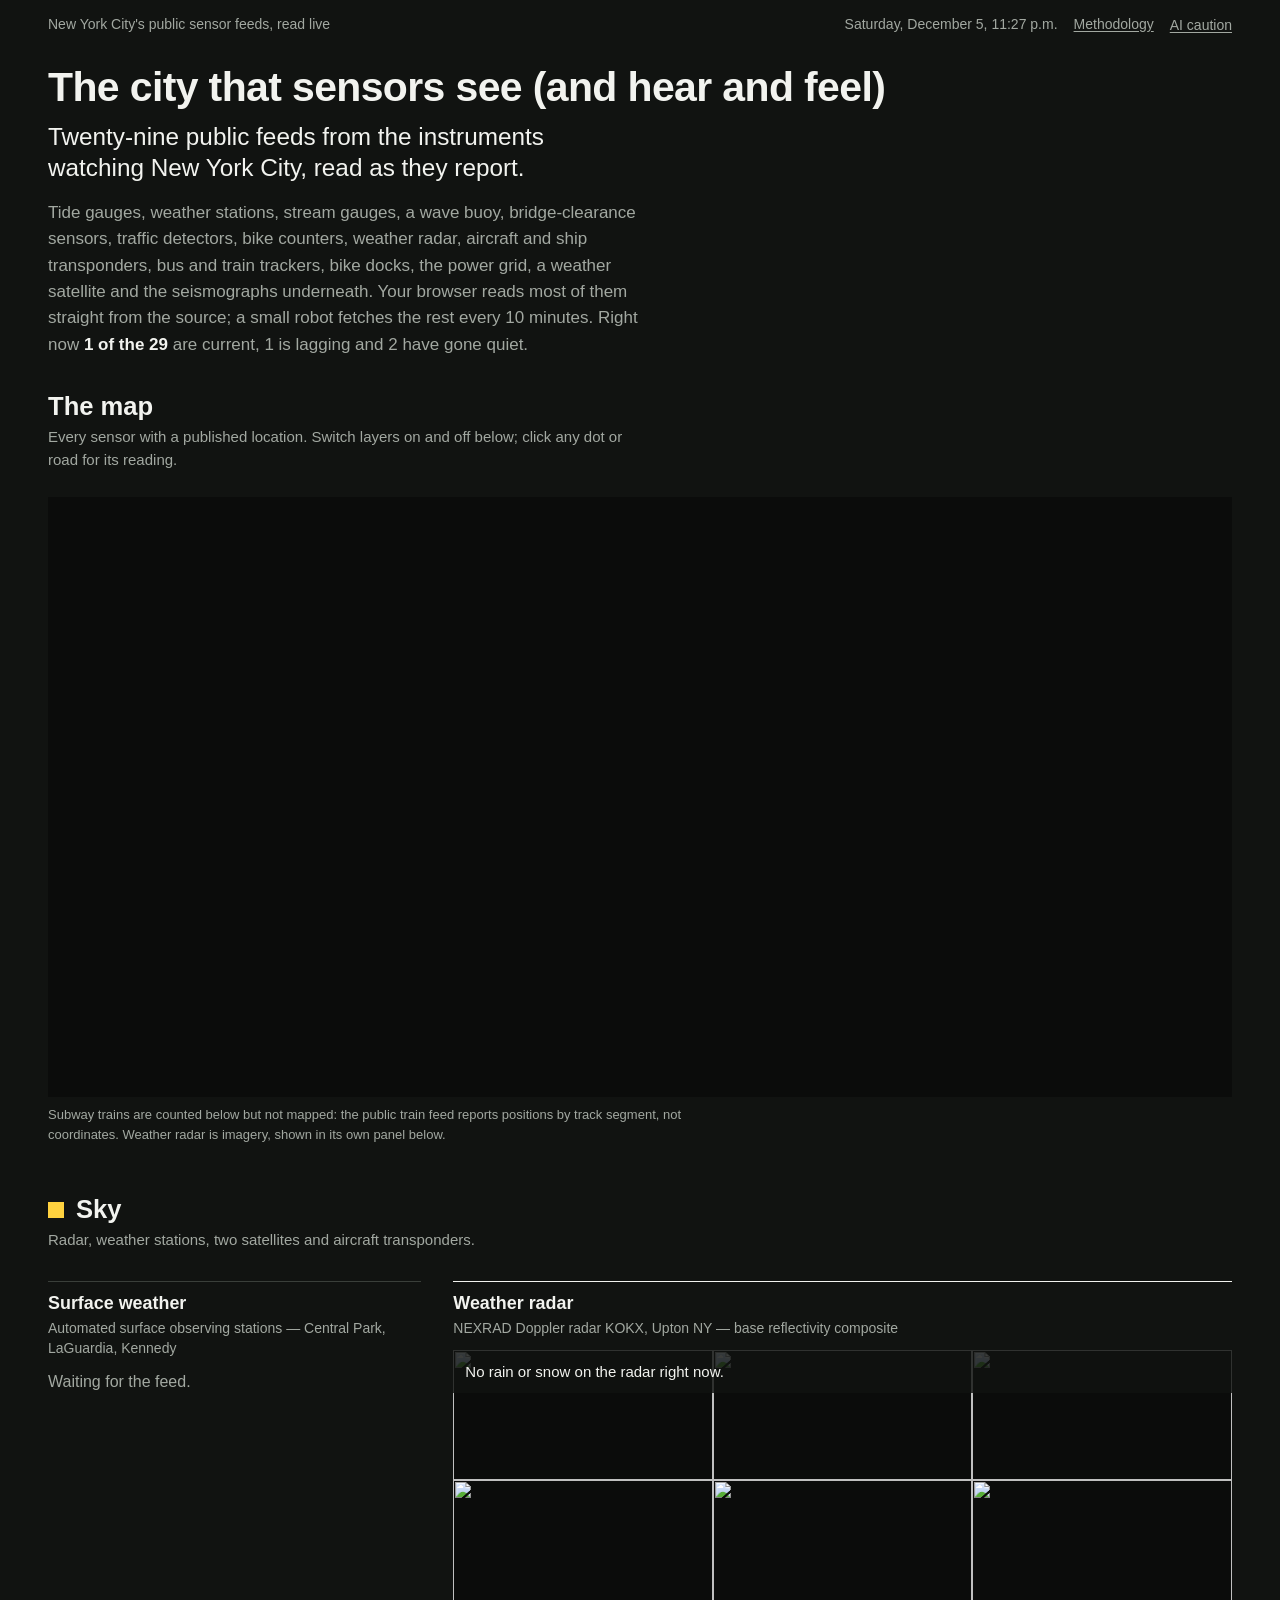
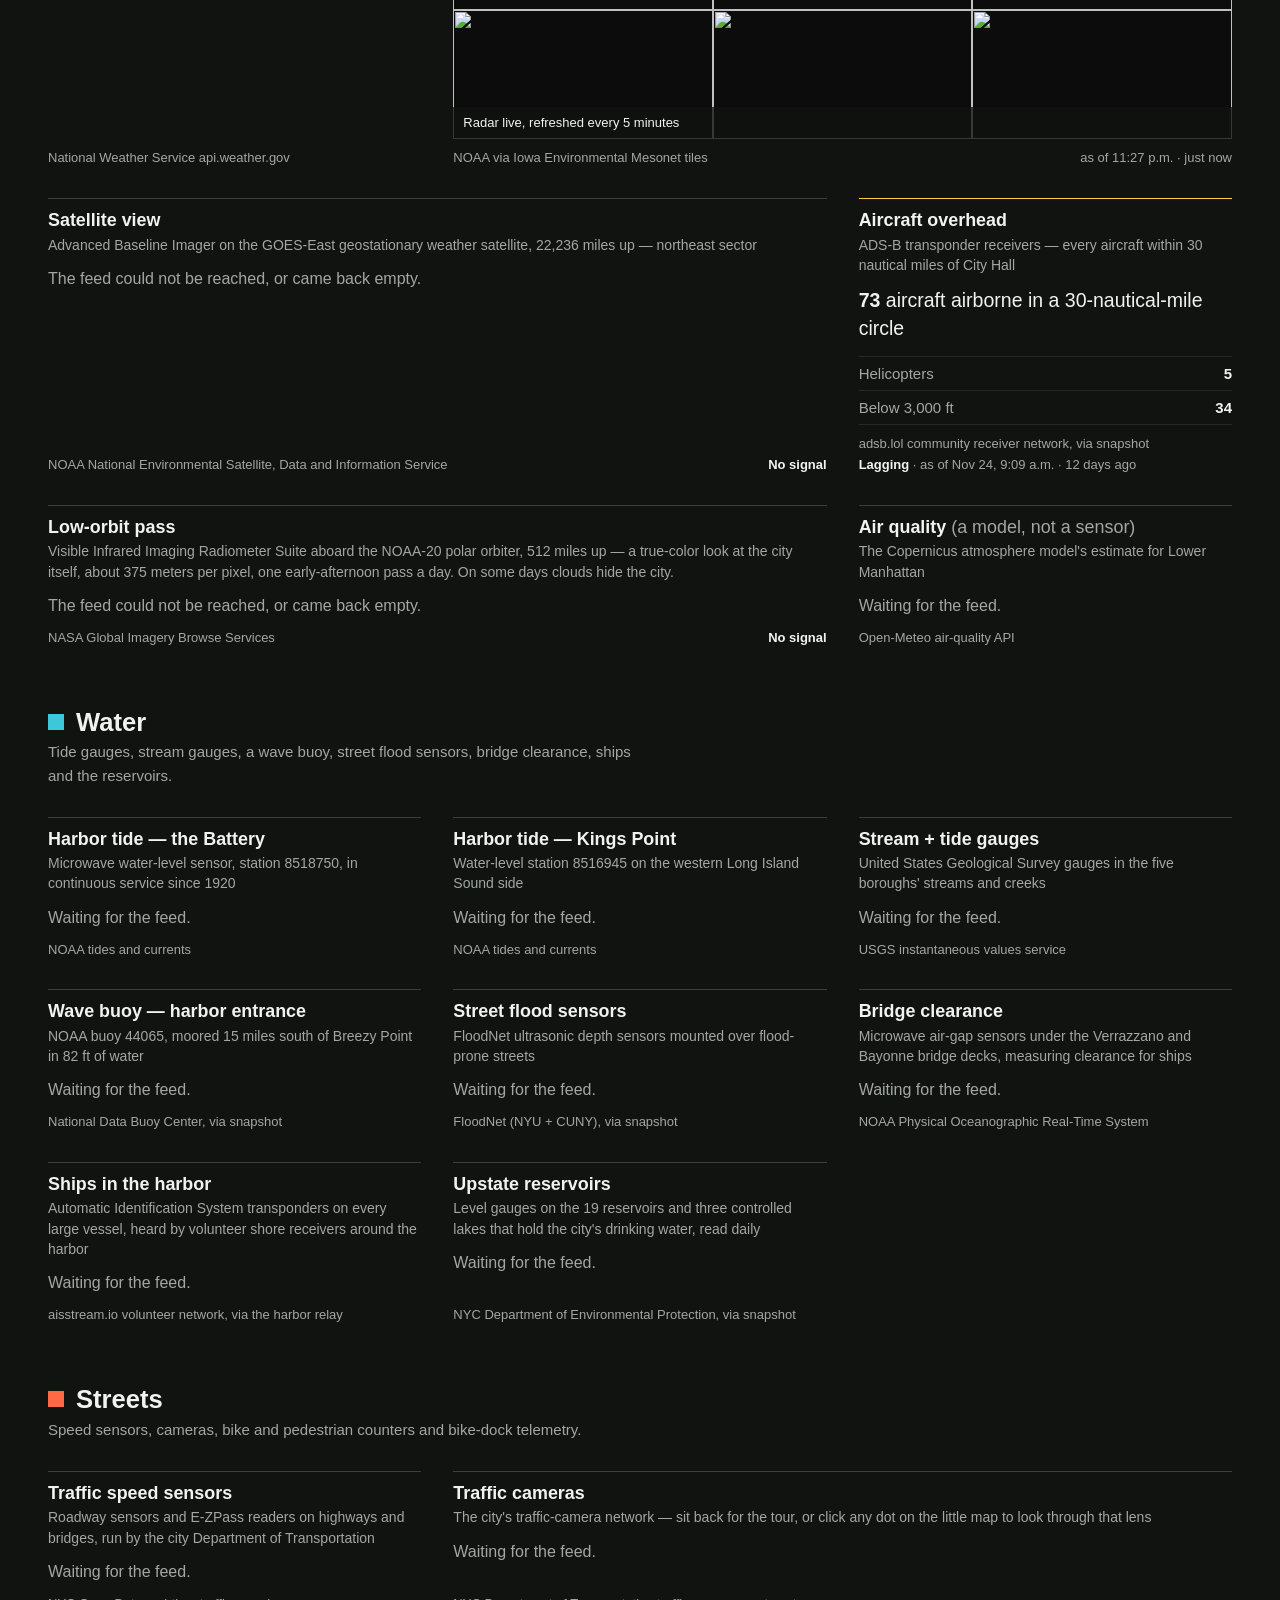
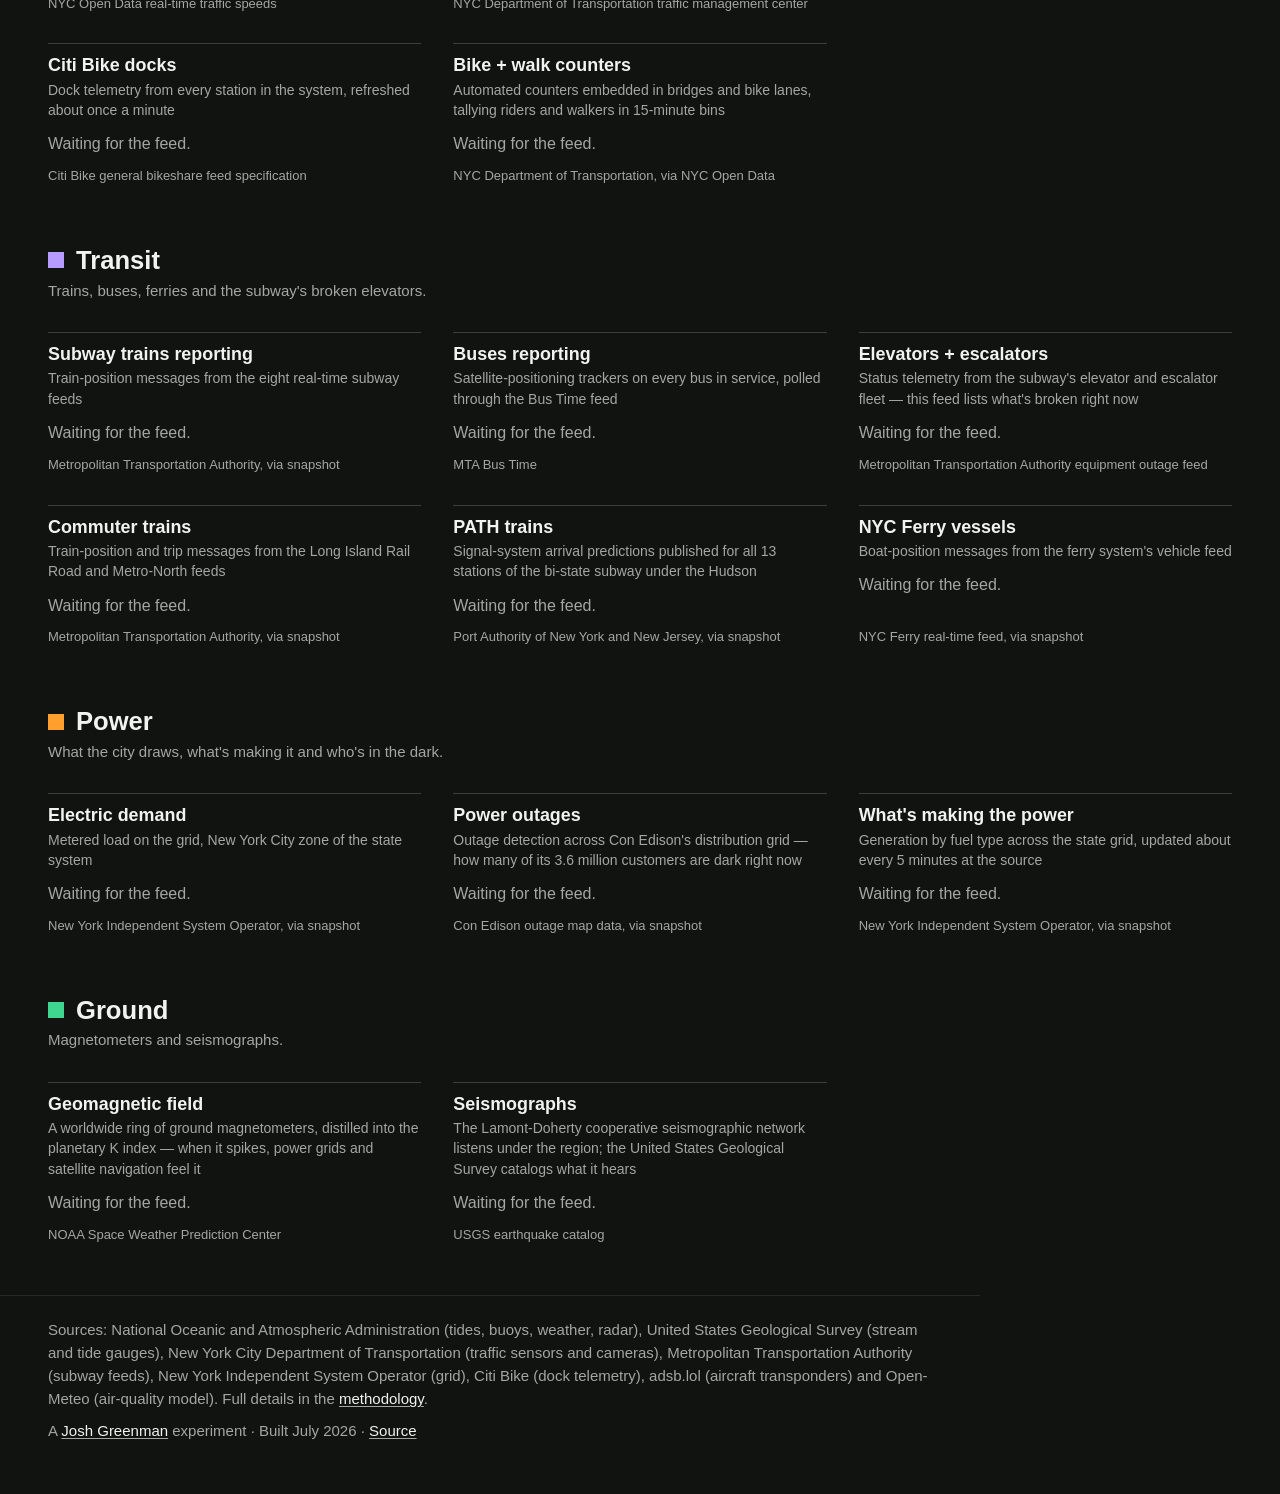
==== commit f6c0983a: "Set the sensors page in house style v5 (black, Helvetica) Drops the control-room look the house rule" ====
--- a/index.html
+++ b/index.html
@@ -5,53 +5,40 @@
 <meta name="viewport" content="width=device-width, initial-scale=1.0">
 <title>The city that sensors see (and hear and feel) — New York's public sensors, live</title>
 <meta name="description" content="What New York City's public real-time sensors are reporting right now: tide gauges, weather stations, stream gauges, wave buoys, traffic detectors, radar, aircraft transponders, bike docks, the power grid and the subway.">
-<link rel="preconnect" href="https://fonts.googleapis.com">
-<link rel="preconnect" href="https://fonts.gstatic.com" crossorigin>
-<link href="https://fonts.googleapis.com/css2?family=Archivo:ital,wdth,wght@0,62.5..125,100..900;1,62.5..125,100..900&family=Martian+Mono:wght@300..700&display=swap" rel="stylesheet">
 <link rel="stylesheet" href="https://unpkg.com/leaflet@1.9.4/dist/leaflet.css">
 <link rel="stylesheet" href="style.css">
 <link rel="icon" href="data:image/svg+xml,<svg xmlns='http://www.w3.org/2000/svg' viewBox='0 0 100 100'><circle cx='50' cy='50' r='38' fill='none' stroke='%2353d7f0' stroke-width='8'/><circle cx='50' cy='50' r='10' fill='%2353d7f0'/></svg>">
 </head>
 <body>
 
-<header id="masthead">
-  <div class="mast-left">
-    <div class="kicker"><span class="live-dot" aria-hidden="true"></span> Live instrument panel &middot; New York City</div>
-    <h1>The city that sensors see (and hear and feel)</h1>
-    <p class="dek">What the city's public real-time sensors are reporting right now — tide gauges, weather stations, stream gauges, wave buoys, bridge-clearance sensors, traffic detectors, bike counters, weather radar, aircraft and ship transponders, bus and train trackers, bike docks, the power grid, the weather satellite overhead and the seismographs underneath. Every reading below comes from a public feed your browser (or a small robot that runs every 10 minutes) is reading directly from the source.</p>
-  </div>
-  <div class="mast-right">
-    <div id="clock" class="clock">—:—:—</div>
-    <div id="clock-date" class="clock-date">&nbsp;</div>
-    <div id="feed-status" class="feed-status">connecting to feeds…</div>
-    <nav class="mast-nav">
-      <a href="methodology.html">Methodology</a>
-      <button class="ai" id="ai-btn">AI caution</button>
-    </nav>
-  </div>
+<div class="sheet">
+<div class="strip">
+  <span>New York City's public sensor feeds, read live</span>
+  <nav><span id="clock-date">&nbsp;</span><a href="methodology.html">Methodology</a><button class="linkish" id="ai-btn">AI caution</button></nav>
+</div>
+
+<header class="head">
+  <h1>The city that sensors see (and hear and feel)</h1>
+  <p class="finding" id="finding">Twenty-nine public feeds from the instruments watching New York City, read as they report.</p>
+  <p class="lede">Tide gauges, weather stations, stream gauges, a wave buoy, bridge-clearance sensors, traffic detectors, bike counters, weather radar, aircraft and ship transponders, bus and train trackers, bike docks, the power grid, a weather satellite and the seismographs underneath. Your browser reads most of them straight from the source; a small robot fetches the rest every 10 minutes. <span id="feed-status">Connecting to the feeds.</span></p>
 </header>
 
 <div id="ai-pop" role="dialog" aria-label="AI caution">
   <h4>About this page</h4>
   <ul>
-    <li>This dashboard was built with AI assistance. Every number is fetched live from the public feed named on its tile — nothing is stored, modeled or adjusted by this page, with one labeled exception: the air-quality tile is a model estimate, not a physical sensor, and is marked as such.</li>
-    <li>Feeds go down, lag or report bad values; each tile shows its own "as of" time, and its status light turns amber when the reading is stale and red when the feed is unreachable.</li>
+    <li>This dashboard was built with AI assistance. Every number is fetched live from the public feed named under it — nothing is stored, modeled or adjusted by this page, with one labeled exception: the air-quality reading is a model estimate, not a physical sensor, and says so.</li>
+    <li>Feeds go down, lag or report bad values. Each reading shows its own "as of" time; a reading older than its feed's usual rhythm is marked lagging and gets a yellow rule, and an unreachable feed says no signal.</li>
     <li>Readings here are for curiosity. For emergencies and safety decisions, rely on official channels.</li>
     <li>Spot-check anything you plan to rely on. See the <a href="methodology.html">methodology</a> for every endpoint, refresh cadence and known caveat.</li>
   </ul>
 </div>
 
-<div id="ticker-wrap" aria-hidden="true"><div id="ticker"></div></div>
-
 <section id="map-section">
-  <div class="section-head" data-domain="water" style="margin-top:0">
-    <h2 style="color:var(--ink)">The map</h2>
-    <div class="rule" style="background:var(--faint)"></div>
-    <span class="sub">every sensor with a location · toggle layers · click anything</span>
-  </div>
+  <h2>The map</h2>
+  <p class="aside">Every sensor with a published location. Switch layers on and off below; click any dot or road for its reading.</p>
   <div id="map-chips"></div>
   <div id="map"></div>
-  <p id="map-note">Subway trains are counted on the board but not mapped — the public train feed reports positions by track segment, not coordinates. Weather radar is imagery, shown in its own panel below.</p>
+  <p id="map-note">Subway trains are counted below but not mapped: the public train feed reports positions by track segment, not coordinates. Weather radar is imagery, shown in its own panel below.</p>
 </section>
 
 <main id="board"></main>
@@ -60,6 +47,7 @@
   <p>Sources: National Oceanic and Atmospheric Administration (tides, buoys, weather, radar), United States Geological Survey (stream and tide gauges), New York City Department of Transportation (traffic sensors and cameras), Metropolitan Transportation Authority (subway feeds), New York Independent System Operator (grid), Citi Bike (dock telemetry), adsb.lol (aircraft transponders) and Open-Meteo (air-quality model). Full details in the <a href="methodology.html">methodology</a>.</p>
   <p>A <a href="https://joshgreenman.com">Josh Greenman</a> experiment &middot; Built July 2026 &middot; <a href="https://github.com/joshgreenman1973/nyc-live-sensors">Source</a></p>
 </footer>
+</div>
 
 <script src="https://unpkg.com/leaflet@1.9.4/dist/leaflet.js"></script>
 <script src="app.js"></script>
--- a/style.css
+++ b/style.css
@@ -1,493 +1,245 @@
-/* The instrumented city — control-room aesthetic.
-   Archivo (variable width) for text, Martian Mono for readings. */
+/* The city that sensors see (and hear and feel)
+   House system v5, "black" (house-style/house.css, Sep 23 2026), set in
+   Helvetica Neue per the Nov 24 2026 type change. Tokens are vendored from
+   house.css; the rules below are this page's own.
+
+   House rules that shaped this page: black is a printed-poster black, not
+   a terminal — no monospace, glow or status lights; labels in sentence case;
+   no stat tiles with giant numbers, so each reading is a sentence with its
+   figure in bold; no rounded corners, shadows or gradients. Colour carries
+   meaning: each domain has one ink, used on the map and its section key,
+   and a lagging reading gets a sun-coloured rule. */
 
 :root {
-  --bg: #06090d;
-  --panel: #0c1218;
-  --panel-edge: #16222c;
-  --ink: #e9f1f4;
-  --dim: #8aa0ab;
-  --faint: #55707c;
-  --rule: #182530;
-  --maroon: #7c2230;
-  --navy: #12233d;
-
-  --water: #53d7f0;
-  --sky: #ffb454;
-  --streets: #ff6d3d;
-  --transit: #ef7fd4;
-  --power: #d3ea56;
-  --ground: #d2a06a;
-
-  --ok: #5bef9a;
-  --stale: #ffc14d;
-  --err: #ff5d5d;
-}
-
-* { margin: 0; padding: 0; box-sizing: border-box; }
-
-html { background: var(--bg); }
-
+  --bg: #111311; --bg2: #1b1e1b; --fg: #f2f3ef; --fg2: #a2a8a1;
+  --line: #3a3f3a; --line2: #262a26; --grid: rgba(255,255,255,.13); --blend: screen;
+  --cobalt: #5b86ff; --vermilion: #ff6a45; --sun: #ffd23f; --mint: #3fd68f;
+  --rose: #ff6fae; --cyan: #3cc8d8; --orange: #ff9f2e; --lilac: #b79bff;
+  --accent: var(--cyan);
+
+  /* one ink per domain — the map reads these too */
+  --d-sky: var(--sun);
+  --d-water: var(--cyan);
+  --d-streets: var(--vermilion);
+  --d-transit: var(--lilac);
+  --d-power: var(--orange);
+  --d-ground: var(--mint);
+
+  --sans: "Helvetica Neue", Helvetica, Arial, sans-serif;
+  --display: "Helvetica Neue", Helvetica, Arial, sans-serif;
+  --t-micro: 13px;
+  --t-small: 14px;
+  --t-body: 17px;
+  --t-find: clamp(1.2rem, 1.9vw, 1.55rem);
+  --t-h1: clamp(1.9rem, 3.2vw, 2.6rem);
+  --pad: clamp(16px, 4vw, 48px);
+  color-scheme: dark;
+}
+
+* { box-sizing: border-box; }
+html, body { margin: 0; padding: 0; }
 body {
-  font-family: "Archivo", sans-serif;
-  color: var(--ink);
-  background:
-    repeating-linear-gradient(0deg, transparent 0 47px, rgba(83, 215, 240, .025) 47px 48px),
-    repeating-linear-gradient(90deg, transparent 0 47px, rgba(83, 215, 240, .025) 47px 48px),
-    var(--bg);
-  min-height: 100vh;
+  background: var(--bg); color: var(--fg);
+  font-family: var(--sans); font-size: var(--t-body); line-height: 1.55;
   -webkit-font-smoothing: antialiased;
 }
-
-a { color: #9fc6d8; }
-
-/* ---------- masthead ---------- */
-#masthead {
-  display: flex;
-  justify-content: space-between;
-  gap: 32px;
-  padding: 34px 40px 24px;
-  border-bottom: 1px solid var(--rule);
-  align-items: flex-end;
-  flex-wrap: wrap;
-}
-.mast-left { max-width: 760px; }
-.kicker {
-  font-variation-settings: "wdth" 125;
-  font-weight: 800;
-  font-size: 12px;
-  letter-spacing: .22em;
-  text-transform: uppercase;
-  color: var(--water);
-  display: flex;
-  align-items: center;
-  gap: 10px;
-  margin-bottom: 10px;
-}
-.live-dot {
-  width: 9px; height: 9px; border-radius: 50%;
-  background: var(--err);
-  box-shadow: 0 0 8px var(--err);
-  animation: blink 1.6s infinite;
-  display: inline-block;
-}
-@keyframes blink { 0%, 60% { opacity: 1; } 80% { opacity: .25; } 100% { opacity: 1; } }
-
+a { color: var(--fg); text-decoration-color: var(--fg2); text-underline-offset: 2px; }
+a:hover { text-decoration-color: var(--fg); }
+button { font-family: inherit; }
+:focus-visible { outline: 2px solid var(--sun); outline-offset: 2px; }
+.sheet { max-width: 1400px; margin: 0 auto; }
+
+/* ---------- opening ---------- */
+.strip {
+  padding: 14px var(--pad) 0;
+  display: flex; justify-content: space-between; flex-wrap: wrap; gap: 6px 16px;
+  font-size: var(--t-small); color: var(--fg2);
+}
+.strip a, .strip button.linkish { color: var(--fg2); }
+.strip a:hover, .strip button.linkish:hover { color: var(--fg); }
+.strip nav { display: flex; gap: 16px; }
+button.linkish {
+  background: none; border: 0; padding: 0; cursor: pointer; font-size: inherit;
+  text-decoration: underline; text-decoration-color: var(--fg2); text-underline-offset: 2px;
+}
+.head { padding: 30px var(--pad) 6px; }
 h1 {
-  font-variation-settings: "wdth" 118;
-  font-weight: 900;
-  font-size: clamp(38px, 5vw, 62px);
-  line-height: .98;
-  letter-spacing: -.015em;
-  margin-bottom: 14px;
+  font-family: var(--display); font-weight: 700; margin: 0;
+  font-size: var(--t-h1); line-height: 1.05; letter-spacing: -.015em;
   text-wrap: balance;
 }
-.dek { color: var(--dim); font-size: 15.5px; line-height: 1.55; max-width: 66ch; }
-
-.mast-right { text-align: right; min-width: 240px; }
-.clock {
-  font-family: "Martian Mono", monospace;
-  font-weight: 500;
-  font-size: clamp(26px, 3vw, 38px);
-  letter-spacing: -.02em;
-  color: var(--ink);
-}
-.clock-date {
-  font-family: "Martian Mono", monospace;
-  font-weight: 300;
-  font-size: 12px;
-  color: var(--dim);
-  margin-top: 4px;
-}
-.feed-status {
-  font-family: "Martian Mono", monospace;
-  font-size: 11px;
-  color: var(--ok);
-  margin-top: 10px;
-}
-.mast-nav { margin-top: 14px; display: flex; gap: 10px; justify-content: flex-end; align-items: center; }
-.mast-nav a {
-  font-variation-settings: "wdth" 110;
-  font-weight: 600; font-size: 12.5px;
-  text-transform: uppercase; letter-spacing: .1em;
-  color: var(--dim); text-decoration: none;
-  border: 1px solid var(--rule); padding: 6px 12px;
-}
-.mast-nav a:hover { color: var(--ink); border-color: var(--faint); }
-button.ai {
-  font-family: "Archivo", sans-serif;
-  font-variation-settings: "wdth" 110;
-  font-weight: 700; font-size: 12.5px;
-  text-transform: uppercase; letter-spacing: .1em;
-  background: var(--maroon); color: #f4dfe3;
-  border: none; padding: 7px 13px; cursor: pointer;
-}
-button.ai:hover { background: #93293a; }
-
-/* ---------- AI caution popover ---------- */
+.finding {
+  font-family: var(--display); font-weight: 400; font-size: var(--t-find);
+  line-height: 1.3; margin: 12px 0 0; max-width: 40ch; text-wrap: pretty;
+}
+.finding b { font-weight: 700; }
+.lede { margin: 16px 0 0; max-width: 64ch; color: var(--fg2); }
+.lede b { color: var(--fg); font-weight: 700; }
+
+/* ---------- AI caution ---------- */
 #ai-pop {
-  display: none;
-  position: fixed;
-  top: 74px; right: 24px;
-  width: 380px; max-width: 92vw;
-  background: var(--navy);
-  color: #e9eef5;
-  padding: 18px 20px;
-  z-index: 2000;
-  font-size: 13px;
-  line-height: 1.5;
-  box-shadow: 5px 5px 0 rgba(0, 0, 0, .5);
+  display: none; position: fixed; top: 46px; right: var(--pad); z-index: 2000;
+  width: 400px; max-width: calc(100vw - 32px);
+  background: var(--bg2); border: 1px solid var(--line); border-left: 3px solid var(--sun);
+  padding: 16px 18px; font-size: 15px; line-height: 1.5;
 }
 #ai-pop.open { display: block; }
-#ai-pop h4 { font-size: 13px; letter-spacing: .1em; text-transform: uppercase; margin-bottom: 9px; }
-#ai-pop ul { padding-left: 17px; }
-#ai-pop li { margin-bottom: 6px; }
-#ai-pop a { color: #aac4e2; }
-
-/* ---------- ticker ---------- */
-#ticker-wrap {
-  overflow: hidden;
-  border-bottom: 1px solid var(--rule);
-  background: #080e13;
-  white-space: nowrap;
-}
-#ticker {
-  display: inline-block;
-  font-family: "Martian Mono", monospace;
-  font-weight: 400;
-  font-size: 11.5px;
-  padding: 9px 0;
-  color: var(--dim);
-  animation: crawl 90s linear infinite;
-  will-change: transform;
-}
-#ticker:hover { animation-play-state: paused; }
-@keyframes crawl { from { transform: translateX(0); } to { transform: translateX(-50%); } }
-#ticker .t-item { margin-right: 34px; }
-#ticker .t-val { color: var(--ink); }
-#ticker .t-dom-water { color: var(--water); }
-#ticker .t-dom-sky { color: var(--sky); }
-#ticker .t-dom-streets { color: var(--streets); }
-#ticker .t-dom-transit { color: var(--transit); }
-#ticker .t-dom-power { color: var(--power); }
-#ticker .t-dom-ground { color: var(--ground); }
+#ai-pop h4 { font-size: 15px; font-weight: 700; margin: 0 0 8px; }
+#ai-pop ul { margin: 0; padding-left: 18px; }
+#ai-pop li { margin-bottom: 6px; color: var(--fg2); }
 
 /* ---------- the map ---------- */
-#map-section { padding: 26px 40px 4px; }
-#map-chips { display: flex; flex-wrap: wrap; gap: 8px; margin: 14px 0 12px; }
+#map-section { padding: 28px var(--pad) 4px; }
+h2 {
+  font-family: var(--display); font-weight: 700; font-size: 1.6rem;
+  line-height: 1.12; margin: 0;
+}
+.aside { font-size: 15px; color: var(--fg2); margin: 4px 0 0; max-width: 70ch; }
+#map-chips { display: flex; flex-wrap: wrap; gap: 6px; margin: 14px 0 12px; }
 .map-chip {
-  font-family: "Martian Mono", monospace;
-  font-size: 10.5px; font-weight: 500;
-  letter-spacing: .04em;
-  background: var(--panel);
-  color: var(--faint);
-  border: 1px solid var(--panel-edge);
-  padding: 6px 11px;
-  cursor: pointer;
+  font-size: var(--t-small); font-weight: 600;
+  padding: 6px 10px; border: 1px solid var(--line); background: transparent;
+  color: var(--fg2); cursor: pointer; border-radius: 0;
   display: inline-flex; align-items: center; gap: 7px;
 }
-.map-chip .dot { width: 8px; height: 8px; border-radius: 50%; background: var(--chip); opacity: .35; }
-.map-chip.on { color: var(--ink); border-color: var(--faint); }
-.map-chip.on .dot { opacity: 1; box-shadow: 0 0 6px var(--chip); }
-.map-chip .n { color: var(--dim); }
-#map {
-  height: 560px;
-  border: 1px solid var(--panel-edge);
-  background: #05080b;
-  position: relative;
-  isolation: isolate;
-  z-index: 0;
-}
-#map-note {
-  font-family: "Martian Mono", monospace;
-  font-weight: 300; font-size: 10px;
-  color: var(--faint);
-  margin: 8px 0 0;
-  line-height: 1.5;
-}
-.leaflet-container { background: #05080b; font-family: "Archivo", sans-serif; }
+.map-chip .dot { width: 10px; height: 10px; display: inline-block; background: var(--chip); opacity: .3; }
+.map-chip:hover { border-color: var(--fg); color: var(--fg); }
+.map-chip.on { color: var(--fg); border-color: var(--fg2); }
+.map-chip.on .dot { opacity: 1; }
+.map-chip .n { color: var(--fg2); font-weight: 400; font-variant-numeric: tabular-nums; }
+#map { height: 600px; background: #0b0c0b; position: relative; isolation: isolate; z-index: 0; }
+#map-note { font-size: var(--t-micro); color: var(--fg2); margin: 8px 0 0; max-width: 90ch; }
+.leaflet-container { background: #0b0c0b; font-family: var(--sans); }
 .leaflet-popup-content-wrapper, .leaflet-popup-tip {
-  background: var(--navy); color: #e9eef5;
-  border-radius: 0;
-  box-shadow: 4px 4px 0 rgba(0, 0, 0, .5);
-}
-.leaflet-popup-content { margin: 12px 14px; font-size: 12.5px; line-height: 1.5; }
-.mpop h5 {
-  font-variation-settings: "wdth" 116;
-  font-size: 11.5px; font-weight: 700;
-  text-transform: uppercase; letter-spacing: .06em;
-  margin: 0 0 5px;
-}
-.mpop b { font-family: "Martian Mono", monospace; font-weight: 500; font-size: 11.5px; }
+  background: var(--bg2); color: var(--fg); border-radius: 0; box-shadow: none;
+  border: 1px solid var(--line);
+}
+.leaflet-popup-content { margin: 12px 14px; font-size: 14px; line-height: 1.45; }
+.leaflet-container a.leaflet-popup-close-button { color: var(--fg2); }
+.mpop h5 { font-size: 15px; font-weight: 700; margin: 0 0 4px; }
+.mpop b { font-weight: 700; }
 .mpop img.campop { display: block; width: 280px; max-width: 74vw; margin-top: 8px; background: #000; min-height: 120px; }
-.leaflet-bar a { background: var(--panel); color: var(--dim); border-color: var(--panel-edge); }
-.leaflet-bar a:hover { background: var(--panel-edge); color: var(--ink); }
-.leaflet-control-attribution { background: rgba(6, 9, 13, .7); color: var(--faint); font-size: 9px; }
-.leaflet-control-attribution a { color: var(--dim); }
-
-/* ---------- board ---------- */
+.leaflet-bar { border-radius: 0 !important; border: 1px solid var(--line) !important; box-shadow: none !important; }
+.leaflet-bar a { background: var(--bg2); color: var(--fg); border-color: var(--line); border-radius: 0 !important; }
+.leaflet-bar a:hover { background: var(--line2); color: var(--fg); }
+.leaflet-control-attribution { background: rgba(17,19,17,.8) !important; color: var(--fg2); font-size: 11px; }
+.leaflet-control-attribution a { color: var(--fg2); }
+
+/* ---------- the board ---------- */
 #board {
   display: grid;
-  grid-template-columns: repeat(auto-fill, minmax(272px, 1fr));
-  gap: 14px;
-  padding: 26px 40px 50px;
-}
-
-.section-head {
-  grid-column: 1 / -1;
-  display: flex;
-  align-items: baseline;
-  gap: 16px;
-  margin-top: 18px;
-}
-.section-head:first-child { margin-top: 0; }
-.section-head h2 {
-  font-variation-settings: "wdth" 125;
-  font-weight: 800;
-  font-size: 15px;
-  letter-spacing: .28em;
-  text-transform: uppercase;
-}
-.section-head .rule { flex: 1; height: 1px; opacity: .45; }
-.section-head .sub { font-family: "Martian Mono", monospace; font-size: 10.5px; color: var(--faint); }
-.section-head[data-domain="water"] h2 { color: var(--water); } .section-head[data-domain="water"] .rule { background: var(--water); }
-.section-head[data-domain="sky"] h2 { color: var(--sky); } .section-head[data-domain="sky"] .rule { background: var(--sky); }
-.section-head[data-domain="streets"] h2 { color: var(--streets); } .section-head[data-domain="streets"] .rule { background: var(--streets); }
-.section-head[data-domain="transit"] h2 { color: var(--transit); } .section-head[data-domain="transit"] .rule { background: var(--transit); }
-.section-head[data-domain="power"] h2 { color: var(--power); } .section-head[data-domain="power"] .rule { background: var(--power); }
-.section-head[data-domain="ground"] h2 { color: var(--ground); } .section-head[data-domain="ground"] .rule { background: var(--ground); }
-
-/* ---------- modules ---------- */
+  grid-template-columns: repeat(auto-fill, minmax(290px, 1fr));
+  gap: 30px 32px;
+  padding: 16px var(--pad) 50px;
+}
+.section-head { grid-column: 1 / -1; margin-top: 30px; }
+.section-head h2 { display: flex; align-items: center; gap: 12px; }
+.section-head h2::before {
+  content: ""; width: 16px; height: 16px; display: inline-block; flex: none;
+  background: var(--key);
+}
+.section-head[data-domain="sky"] { --key: var(--d-sky); }
+.section-head[data-domain="water"] { --key: var(--d-water); }
+.section-head[data-domain="streets"] { --key: var(--d-streets); }
+.section-head[data-domain="transit"] { --key: var(--d-transit); }
+.section-head[data-domain="power"] { --key: var(--d-power); }
+.section-head[data-domain="ground"] { --key: var(--d-ground); }
+
+/* one instrument: a rule, a name, a sentence, a few figures, a source */
 .mod {
-  position: relative;
-  background: var(--panel);
-  border: 1px solid var(--panel-edge);
-  padding: 16px 18px 14px;
-  display: flex;
-  flex-direction: column;
-  min-height: 172px;
+  display: flex; flex-direction: column;
+  border-top: 1.5px solid var(--fg);
+  padding-top: 10px;
+  min-width: 0;
 }
 .mod.wide { grid-column: span 2; }
-@media (max-width: 640px) { .mod.wide { grid-column: span 1; } }
-
-/* instrument-bezel corner ticks */
-.mod::before, .mod::after {
-  content: "";
-  position: absolute;
-  width: 9px; height: 9px;
-  border: 1px solid var(--faint);
-  pointer-events: none;
-}
-.mod::before { top: -1px; left: -1px; border-right: none; border-bottom: none; }
-.mod::after { bottom: -1px; right: -1px; border-left: none; border-top: none; }
-
-.mod-head { display: flex; justify-content: space-between; align-items: flex-start; gap: 8px; margin-bottom: 2px; }
-.mod-title {
-  font-variation-settings: "wdth" 116;
-  font-weight: 700;
-  font-size: 13.5px;
-  letter-spacing: .04em;
-  text-transform: uppercase;
-}
-.mod-instrument {
-  font-family: "Martian Mono", monospace;
-  font-weight: 300;
-  font-size: 9.5px;
-  color: var(--faint);
-  letter-spacing: .02em;
-  margin-top: 3px;
-  line-height: 1.45;
-}
-.led {
-  width: 8px; height: 8px; border-radius: 50%;
-  margin-top: 4px; flex: none;
-  background: var(--faint);
-}
-.mod[data-state="ok"] .led { background: var(--ok); box-shadow: 0 0 7px var(--ok); }
-.mod[data-state="stale"] .led { background: var(--stale); box-shadow: 0 0 7px var(--stale); }
-.mod[data-state="err"] .led { background: var(--err); box-shadow: 0 0 7px var(--err); }
-
-.mod-body { flex: 1; display: flex; flex-direction: column; justify-content: center; padding: 10px 0 8px; }
-
-.big {
-  font-family: "Martian Mono", monospace;
-  font-weight: 500;
-  font-size: clamp(30px, 3.2vw, 42px);
-  line-height: 1.05;
-  letter-spacing: -.03em;
-}
-.big .unit { font-size: .38em; font-weight: 400; color: var(--dim); letter-spacing: 0; margin-left: 4px; }
-.big .trend { font-size: .5em; vertical-align: .35em; margin-left: 6px; }
-.mod[data-domain="water"] .big { color: var(--water); }
-.mod[data-domain="sky"] .big { color: var(--sky); }
-.mod[data-domain="streets"] .big { color: var(--streets); }
-.mod[data-domain="transit"] .big { color: var(--transit); }
-.mod[data-domain="power"] .big { color: var(--power); }
-.mod[data-domain="ground"] .big { color: var(--ground); }
-.mod[data-state="err"] .big, .mod[data-state="wait"] .big { color: var(--faint); }
-
-.big-label { font-size: 12.5px; color: var(--dim); margin-top: 5px; line-height: 1.4; }
-
-.rows { margin-top: 10px; border-top: 1px solid var(--rule); }
+@media (max-width: 680px) { .mod.wide { grid-column: span 1; } }
+.mod[data-state="stale"] { border-top-color: var(--sun); }
+.mod[data-state="err"], .mod[data-state="wait"] { border-top-color: var(--line); }
+
+.mod-title { font-size: 1.12rem; font-weight: 700; line-height: 1.25; }
+.mod-title .model { font-weight: 400; color: var(--fg2); }
+.mod-instrument { font-size: var(--t-small); color: var(--fg2); margin-top: 3px; line-height: 1.45; }
+.mod-body { flex: 1; padding: 12px 0 10px; }
+
+/* the reading: figure and words run together as one sentence */
+.big, .big-label { display: inline; font-size: 1.22rem; line-height: 1.38; }
+.big { font-weight: 700; font-variant-numeric: tabular-nums; }
+.big::after { content: " "; }
+.big .unit { font-weight: 700; margin-left: .2em; }
+.big-label { color: var(--fg); }
+.mod-body > .note, .mod[data-state="err"] .big, .mod[data-state="wait"] .big {
+  font-size: 1rem; font-weight: 400; color: var(--fg2);
+}
+
+.rows { margin-top: 12px; }
+.rows:empty { display: none; }
 .rows .r {
-  display: flex; justify-content: space-between; gap: 10px;
-  padding: 4.5px 0;
-  border-bottom: 1px solid var(--rule);
-  font-size: 12.5px; color: var(--dim);
-}
-.rows .r b {
-  font-family: "Martian Mono", monospace;
-  font-weight: 500; font-size: 12px;
-  color: var(--ink);
-  white-space: nowrap;
-}
+  display: flex; justify-content: space-between; gap: 12px;
+  padding: 5px 0; border-bottom: 1px solid var(--line2);
+  font-size: 15px; color: var(--fg2);
+}
+.rows .r:first-child { border-top: 1px solid var(--line2); }
+.rows .r b { color: var(--fg); font-weight: 700; white-space: nowrap; font-variant-numeric: tabular-nums; }
 
 .mod-foot {
-  display: flex; justify-content: space-between; gap: 8px;
-  font-family: "Martian Mono", monospace;
-  font-weight: 300; font-size: 9.5px;
-  color: var(--faint);
-  border-top: 1px solid var(--rule);
-  padding-top: 8px;
-  line-height: 1.5;
+  display: flex; justify-content: space-between; flex-wrap: wrap; gap: 2px 12px;
+  font-size: var(--t-micro); color: var(--fg2); line-height: 1.45;
 }
 .mod-foot .asof { white-space: nowrap; }
-.badge {
-  display: inline-block;
-  font-family: "Martian Mono", monospace;
-  font-size: 9px; font-weight: 500;
-  letter-spacing: .08em;
-  border: 1px solid var(--stale);
-  color: var(--stale);
-  padding: 1.5px 6px;
-  margin-left: 7px;
-  vertical-align: 2px;
-}
-
-/* ---------- radar + cameras ---------- */
+.mod-foot .asof b { color: var(--fg); font-weight: 700; }
+
+/* ---------- radar, satellite, cameras ---------- */
 .tilebox {
-  position: relative;
-  overflow: hidden;
-  isolation: isolate;
-  aspect-ratio: 1 / 1;
-  background: #05080b;
-  margin: 8px 0;
+  position: relative; overflow: hidden; isolation: isolate;
+  aspect-ratio: 1 / 1; background: #0b0c0b;
 }
 .mod.wide .tilebox { aspect-ratio: 2 / 1; }
-.tilegrid {
-  position: absolute; inset: 0;
-  display: grid;
-  grid-template-columns: repeat(3, 1fr);
-}
-.tilegrid img { width: 100%; height: 100%; object-fit: cover; display: block; filter: saturate(.9); }
+.tilegrid { position: absolute; inset: 0; display: grid; grid-template-columns: repeat(3, 1fr); }
+.tilegrid img { width: 100%; height: 100%; object-fit: cover; display: block; }
 .tilegrid.overlay { opacity: .92; } /* radar tiles are transparent PNGs; no blend mode (it black-screens some compositors) */
-.tilebox .scan {
-  position: absolute; inset: 0;
-  background: repeating-linear-gradient(0deg, rgba(0,0,0,.16) 0 1px, transparent 1px 3px);
-  pointer-events: none;
-}
-/* clear-sky state: rotating sweep + centered message so an echo-free radar
-   reads as "scanning", not "broken" */
-.tilebox .sweep, .tilebox .clearmsg { display: none; }
-.tilebox.clear .sweep {
-  display: block;
-  position: absolute; inset: -25%;
-  background: conic-gradient(rgba(83, 215, 240, .22), transparent 55deg, transparent 360deg);
-  animation: sweep 7s linear infinite;
-  pointer-events: none;
-}
-@keyframes sweep { to { transform: rotate(360deg); } }
+.tilebox .clearmsg { display: none; }
 .tilebox.clear .clearmsg {
-  position: absolute; inset: 0;
-  display: flex; flex-direction: column; align-items: center; justify-content: center; gap: 6px;
-  text-align: center; pointer-events: none;
-  text-shadow: 0 1px 6px #000;
-}
-.tilebox.clear .clearmsg b {
-  font-family: "Martian Mono", monospace;
-  font-size: 15px; font-weight: 500; letter-spacing: .2em;
-  text-transform: uppercase; color: var(--water);
-}
-.tilebox.clear .clearmsg span {
-  font-family: "Martian Mono", monospace;
-  font-size: 9.5px; color: var(--dim); max-width: 34ch; line-height: 1.5;
-}
-@media (prefers-reduced-motion: reduce) { .tilebox.clear .sweep { animation: none; } }
-
+  position: absolute; left: 0; right: 0; top: 0;
+  display: block; padding: 10px 12px;
+  background: rgba(17,19,17,.82);
+  font-size: 15px; color: var(--fg);
+}
 .tilebox .maplabel {
-  position: absolute; left: 8px; bottom: 6px;
-  font-family: "Martian Mono", monospace;
-  font-size: 9px; color: rgba(233,241,244,.75);
-  text-shadow: 0 1px 3px #000;
-}
-
-.camwrap {
-  display: grid;
-  grid-template-columns: 3fr 2fr;
-  gap: 8px;
-  margin: 8px 0;
-}
-.camwrap .camframe { margin: 0; }
-#cammini {
-  background: #05080b;
-  height: 100%;
-  min-height: 190px;
-  border: 1px solid var(--panel-edge);
-  cursor: pointer;
-}
+  position: absolute; left: 0; bottom: 0; right: 0;
+  padding: 6px 10px; font-size: var(--t-micro); color: var(--fg);
+  background: rgba(17,19,17,.78);
+}
+
+.camwrap { display: grid; grid-template-columns: 3fr 2fr; gap: 10px; }
+#cammini { background: #0b0c0b; height: 100%; min-height: 190px; cursor: pointer; }
 #camresume {
-  display: none;
-  position: absolute;
-  top: 8px; right: 8px;
-  z-index: 500;
-  font-family: "Martian Mono", monospace;
-  font-size: 10px; font-weight: 500;
-  letter-spacing: .08em;
-  text-transform: uppercase;
-  color: var(--ink);
-  background: rgba(6, 9, 13, .85);
-  border: 1px solid var(--faint);
-  padding: 5px 10px;
-  cursor: pointer;
-}
-#camresume:hover { border-color: var(--ink); }
+  display: none; position: absolute; top: 8px; right: 8px; z-index: 500;
+  font-size: var(--t-small); font-weight: 700;
+  color: var(--bg); background: var(--fg); border: 0; padding: 6px 11px; cursor: pointer;
+}
+#camresume:hover { background: var(--sun); }
 @media (max-width: 900px) {
   .camwrap { grid-template-columns: 1fr; }
   #cammini { min-height: 180px; }
 }
-
-.camframe { position: relative; margin: 8px 0; background: #05080b; aspect-ratio: 16 / 9; overflow: hidden; }
+.camframe { position: relative; background: #0b0c0b; aspect-ratio: 16 / 9; overflow: hidden; }
 .camframe img { width: 100%; height: 100%; object-fit: cover; display: block; }
 .camframe .camlabel {
   position: absolute; left: 0; right: 0; bottom: 0;
-  font-family: "Martian Mono", monospace;
-  font-size: 10px; color: #dfe9ee;
-  background: linear-gradient(transparent, rgba(0,0,0,.8));
-  padding: 14px 10px 7px;
+  font-size: 14px; color: var(--fg); background: rgba(17,19,17,.78);
+  padding: 6px 10px;
 }
 
 /* ---------- footer ---------- */
 footer {
-  border-top: 1px solid var(--rule);
-  padding: 26px 40px 40px;
-  color: var(--faint);
-  font-size: 12.5px;
-  line-height: 1.6;
-  max-width: 900px;
-}
-footer p { margin-bottom: 8px; }
+  border-top: 1px solid var(--line2);
+  padding: 22px var(--pad) 44px;
+  font-size: 15px; color: var(--fg2); max-width: 980px;
+}
+footer p { margin: 0 0 8px; }
 
 @media (max-width: 760px) {
-  #masthead { padding: 24px 18px 18px; }
-  #map-section { padding: 18px 14px 0; }
-  #map { height: 420px; }
-  #board { padding: 18px 14px 40px; gap: 10px; }
-  .mast-right { text-align: left; }
-  .mast-nav { justify-content: flex-start; }
-  footer { padding: 22px 18px 34px; }
-}
-
-@media (prefers-reduced-motion: reduce) {
-  #ticker { animation: none; }
-  .live-dot { animation: none; }
-}
+  #map { height: 440px; }
+  #board { gap: 26px; }
+}
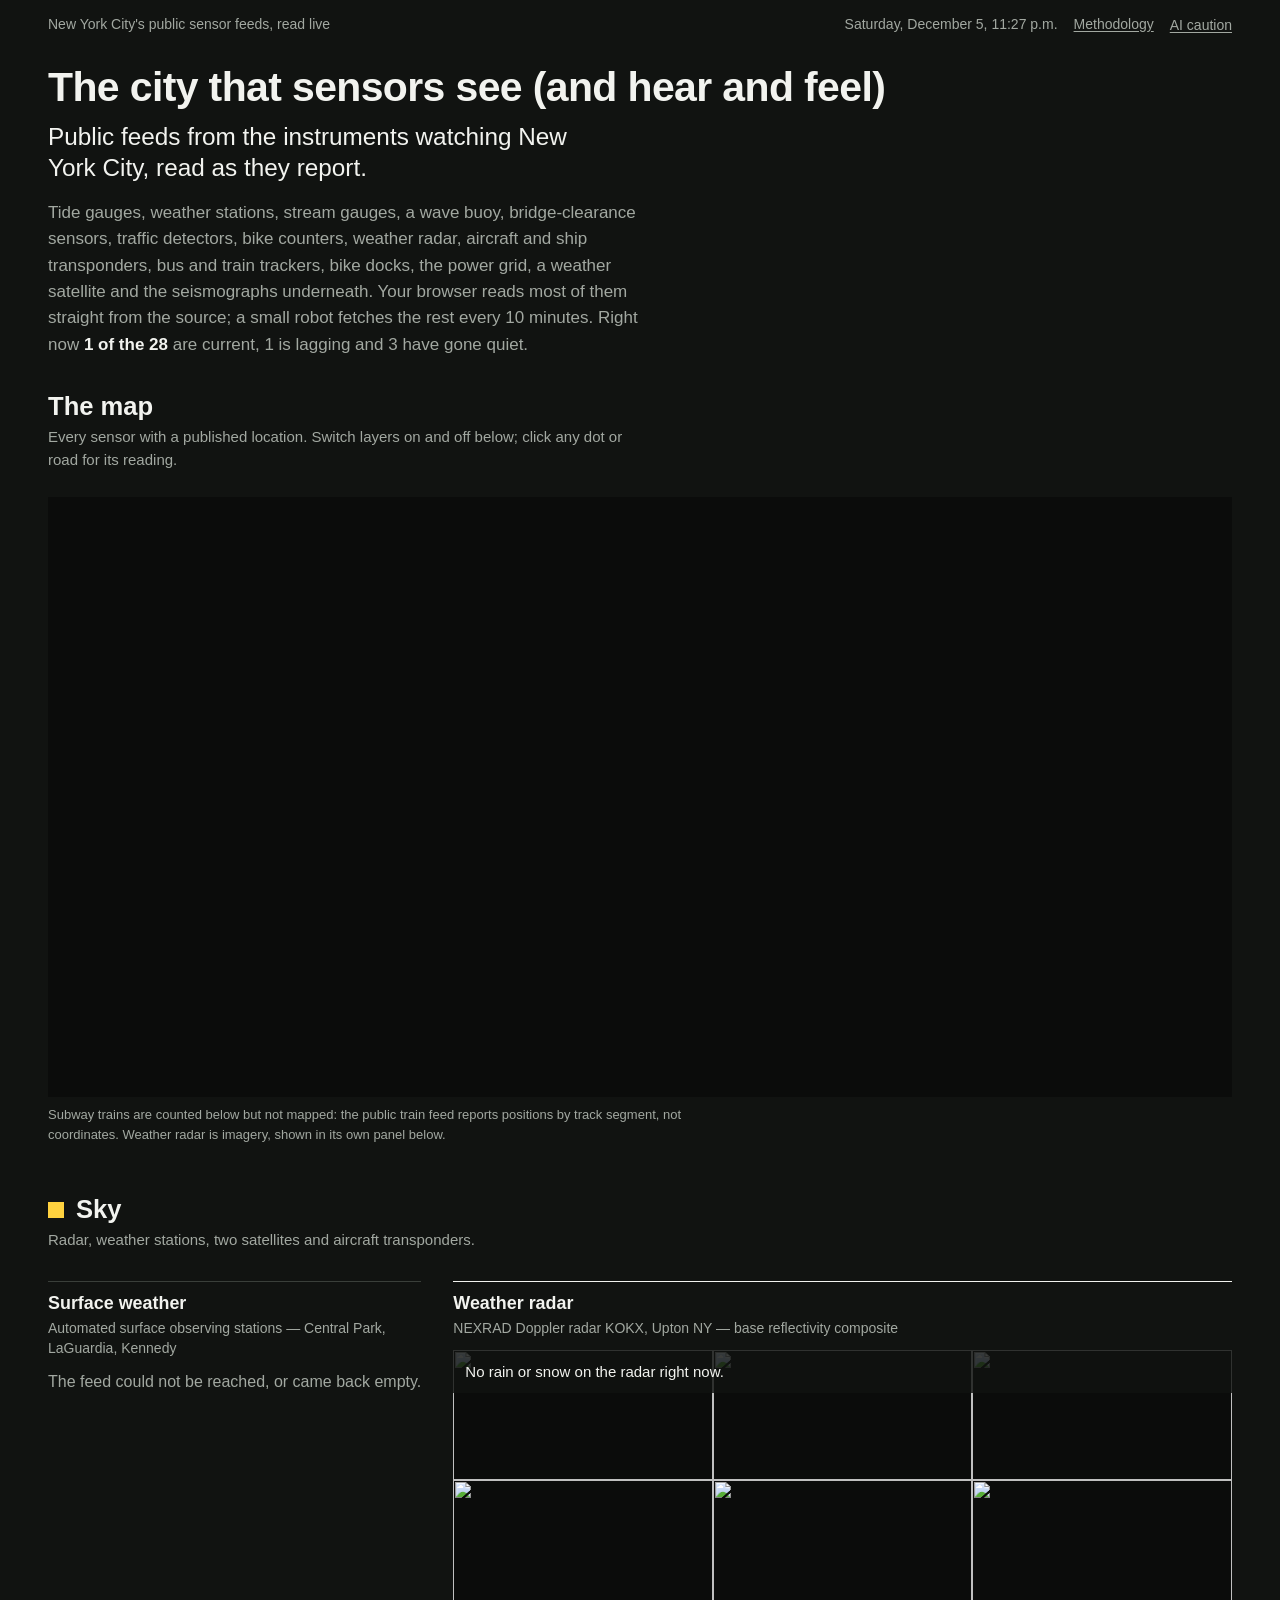
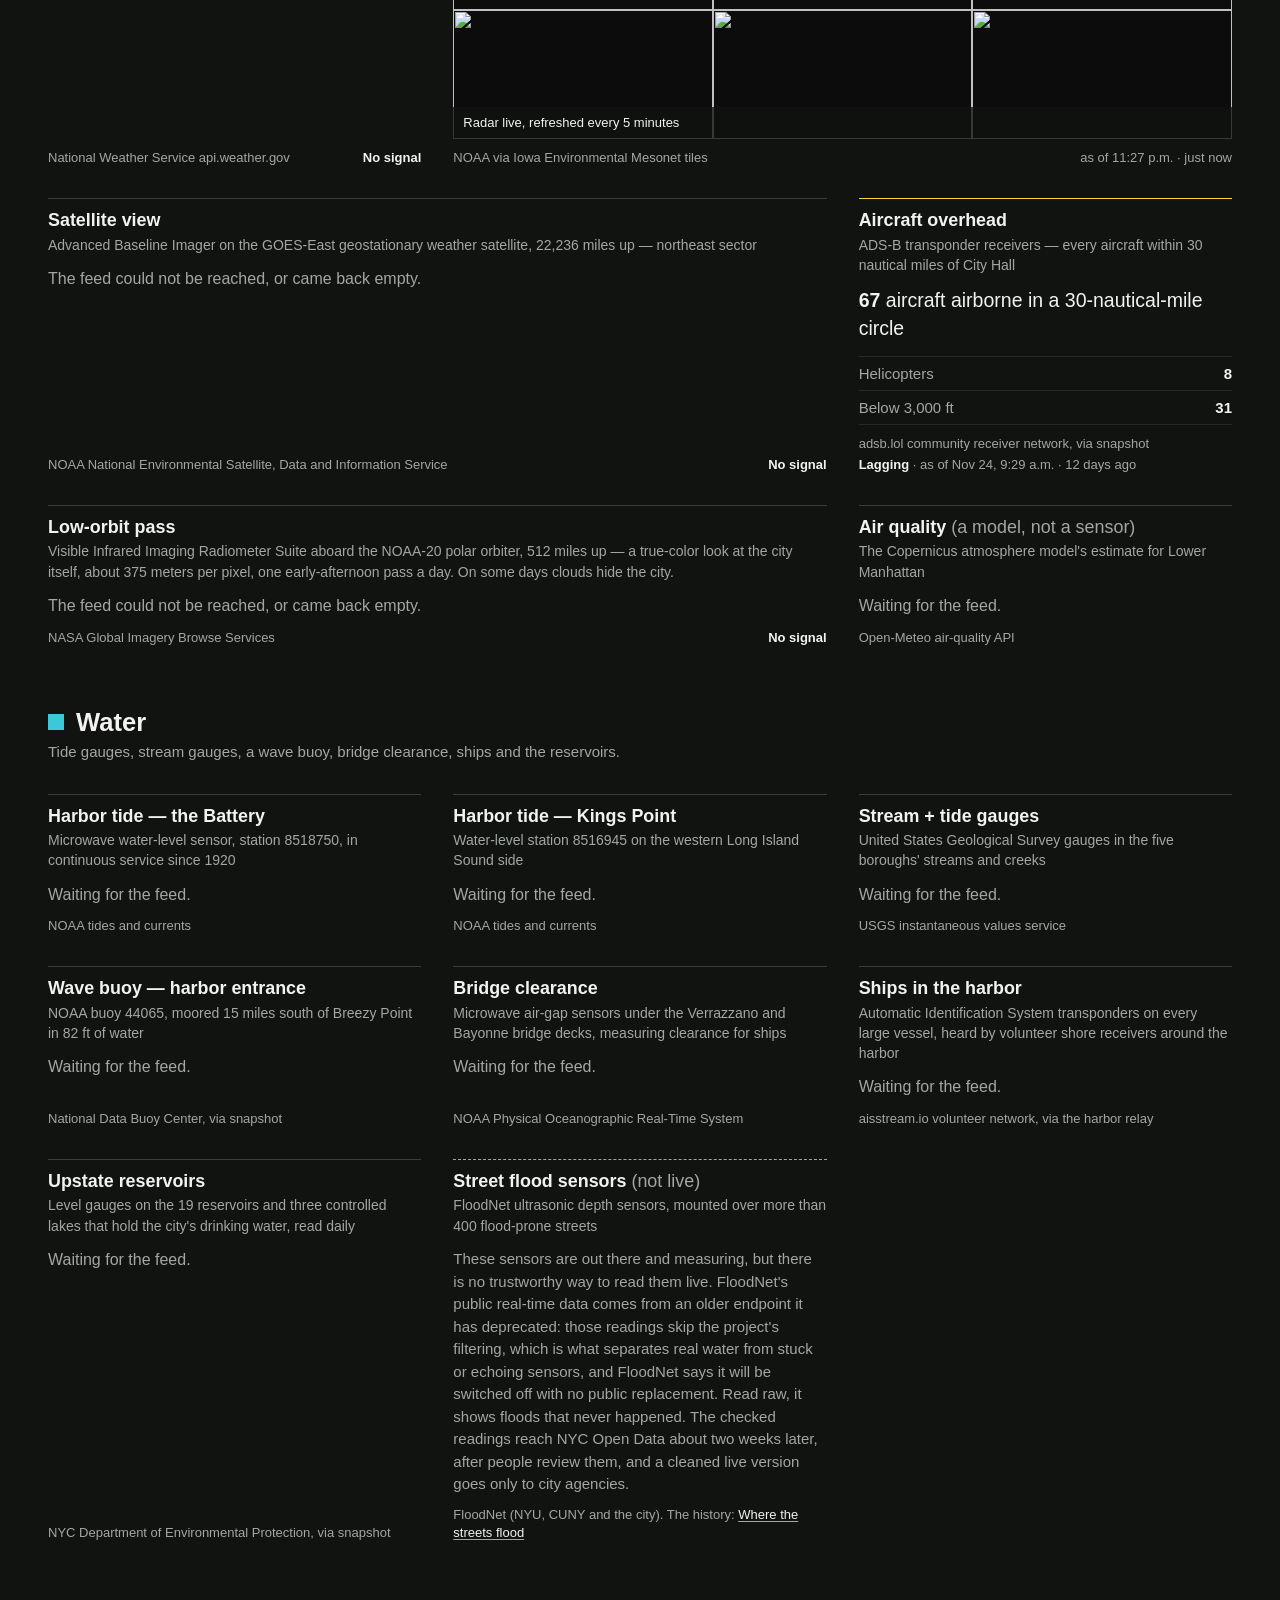
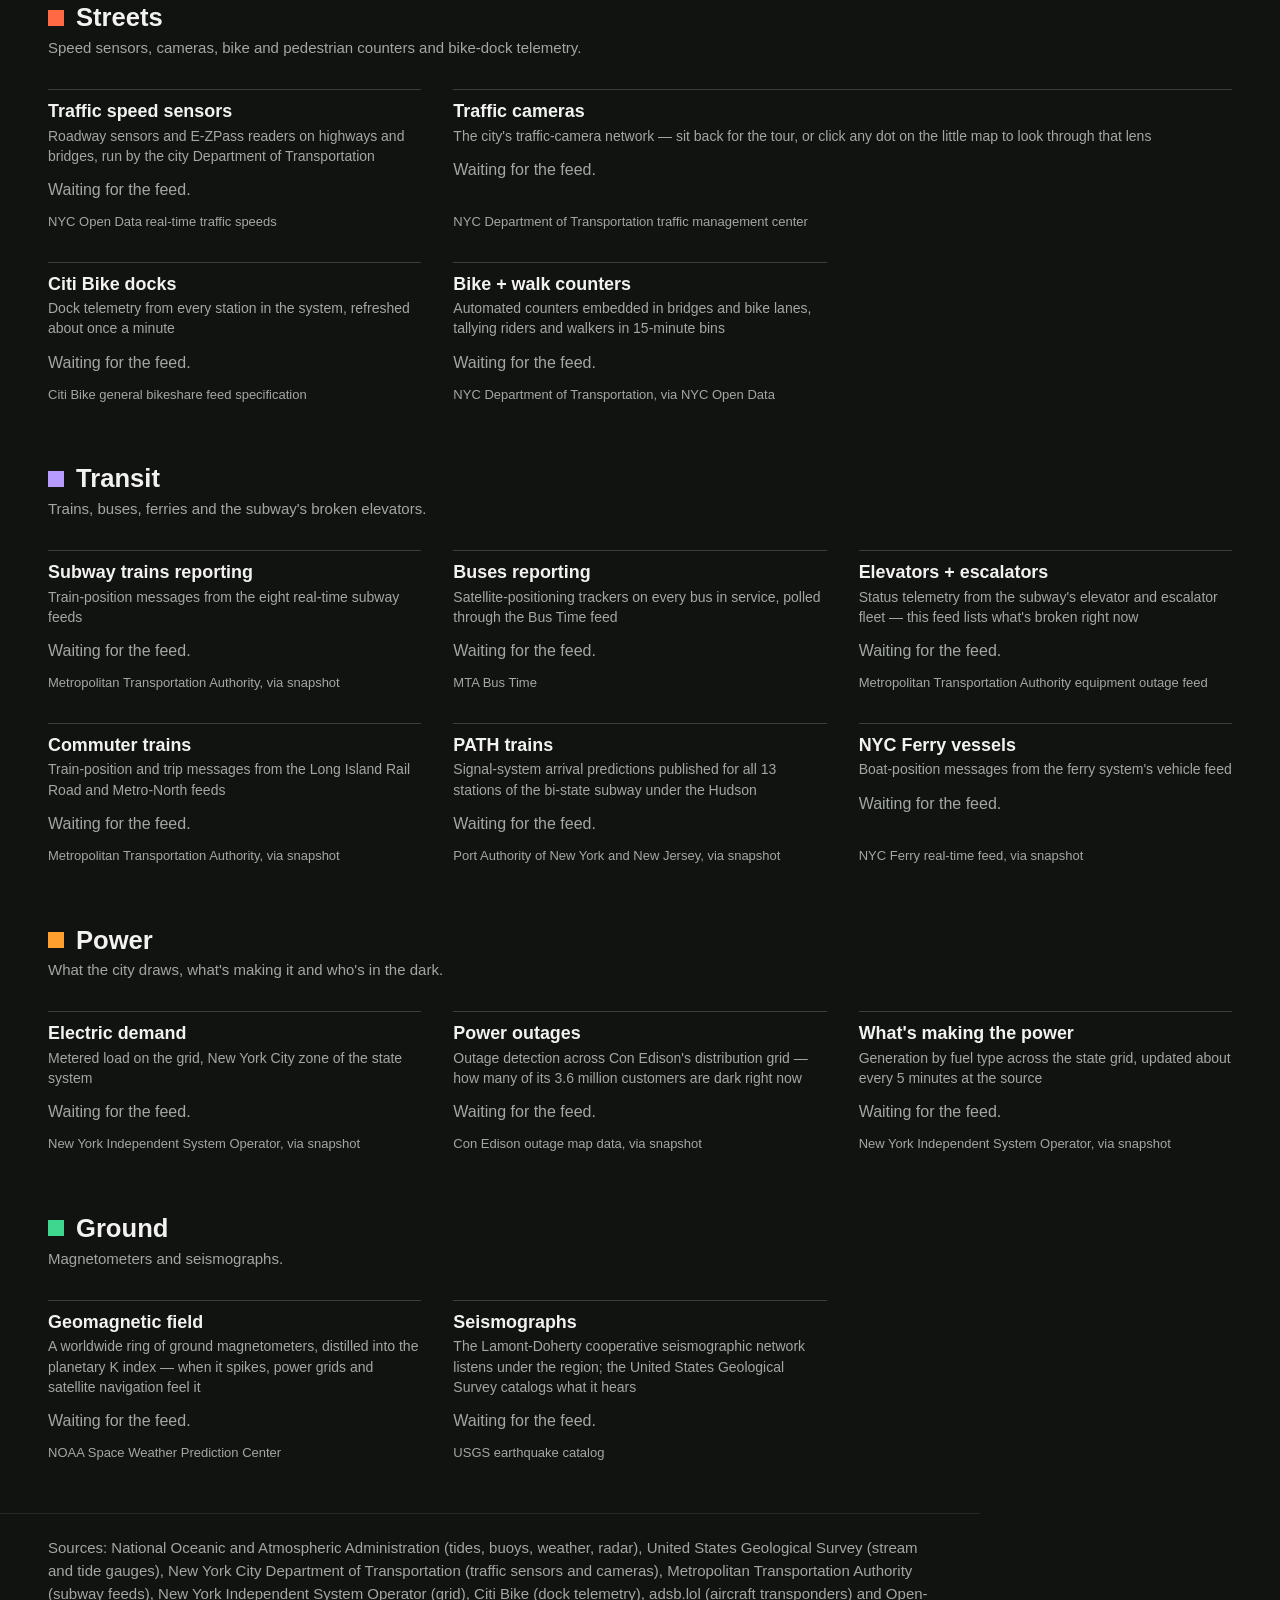
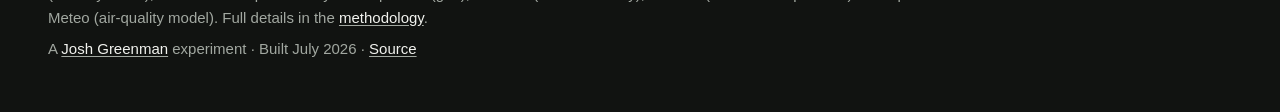
==== commit dc26b903: "Retire the live FloodNet tile; explain on the page why it can't be read live FloodNet's public real-" ====
--- a/index.html
+++ b/index.html
@@ -19,7 +19,7 @@
 
 <header class="head">
   <h1>The city that sensors see (and hear and feel)</h1>
-  <p class="finding" id="finding">Twenty-nine public feeds from the instruments watching New York City, read as they report.</p>
+  <p class="finding" id="finding">Public feeds from the instruments watching New York City, read as they report.</p>
   <p class="lede">Tide gauges, weather stations, stream gauges, a wave buoy, bridge-clearance sensors, traffic detectors, bike counters, weather radar, aircraft and ship transponders, bus and train trackers, bike docks, the power grid, a weather satellite and the seismographs underneath. Your browser reads most of them straight from the source; a small robot fetches the rest every 10 minutes. <span id="feed-status">Connecting to the feeds.</span></p>
 </header>
 
--- a/style.css
+++ b/style.css
@@ -156,6 +156,8 @@
 @media (max-width: 680px) { .mod.wide { grid-column: span 1; } }
 .mod[data-state="stale"] { border-top-color: var(--sun); }
 .mod[data-state="err"], .mod[data-state="wait"] { border-top-color: var(--line); }
+.note-mod { border-top: 1.5px dashed var(--fg2); }
+.note-mod .mod-body p { margin: 0; font-size: 15px; line-height: 1.5; color: var(--fg2); }
 
 .mod-title { font-size: 1.12rem; font-weight: 700; line-height: 1.25; }
 .mod-title .model { font-weight: 400; color: var(--fg2); }
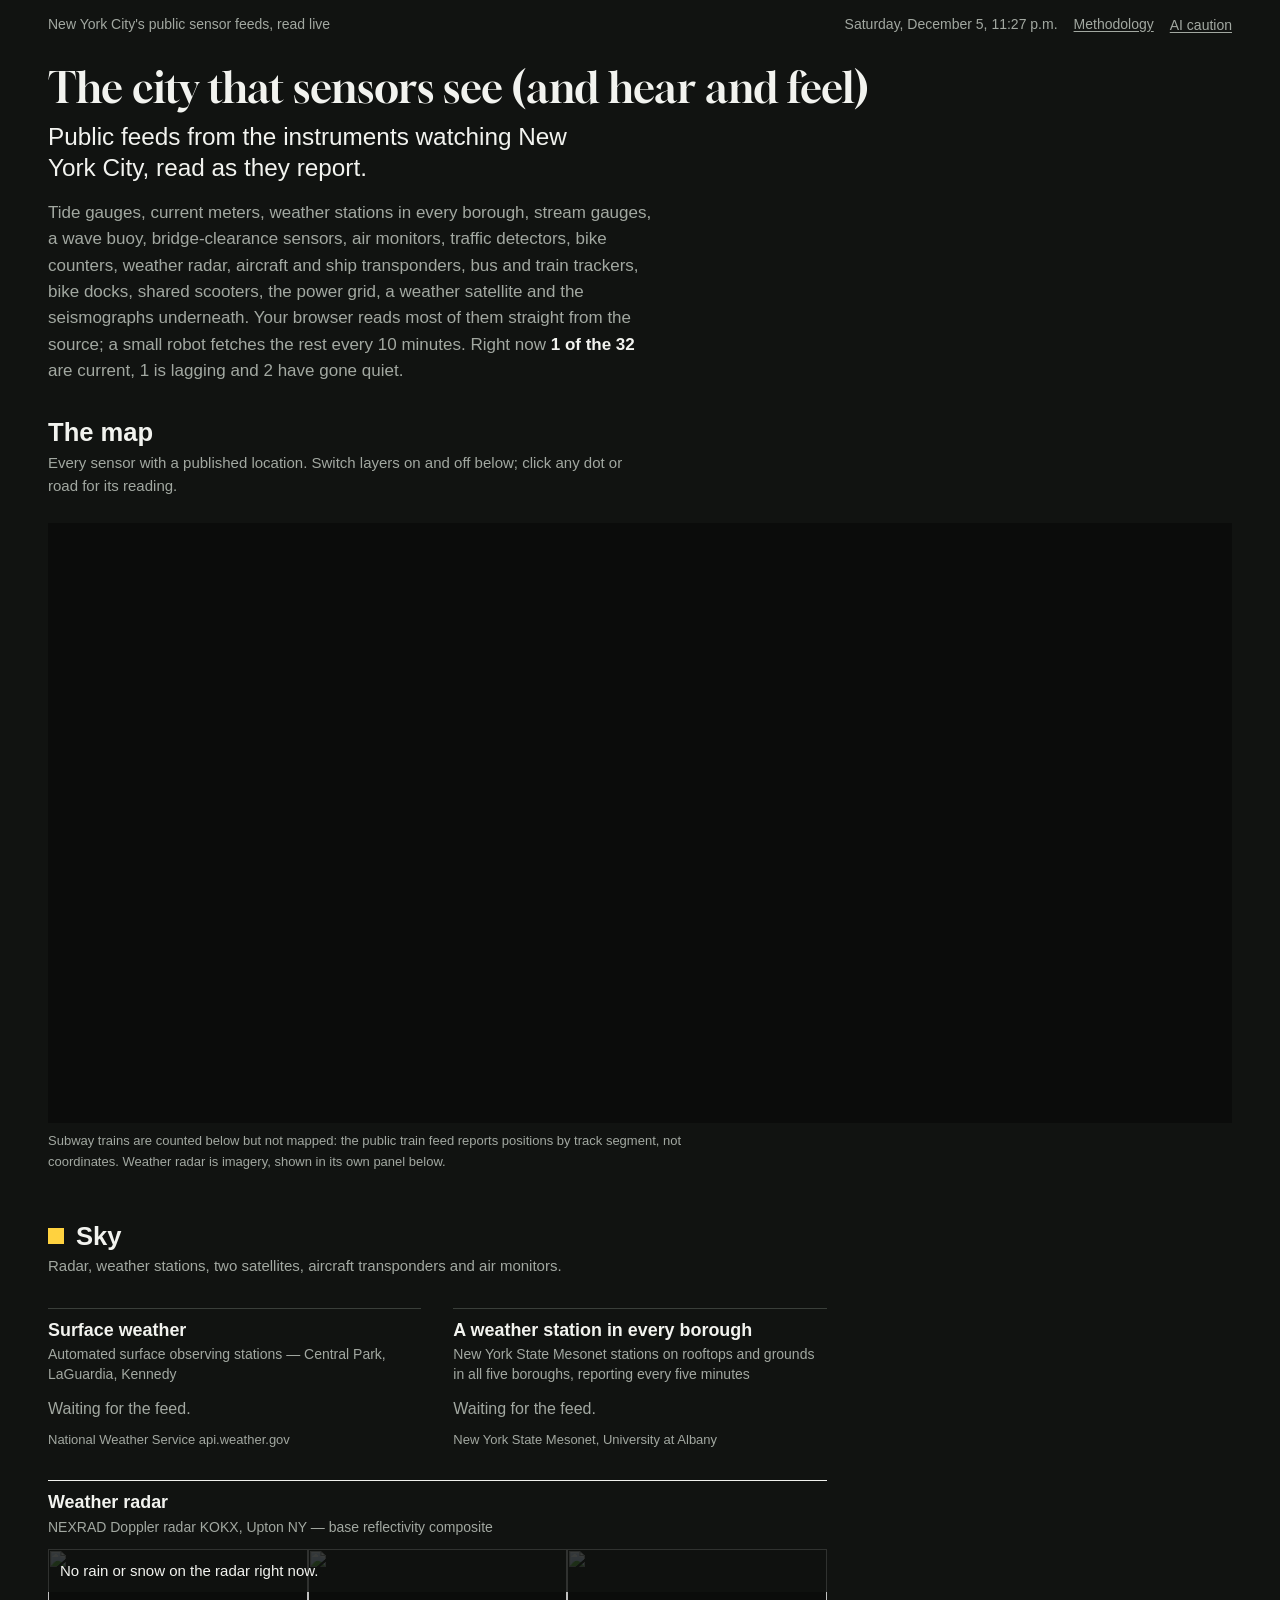
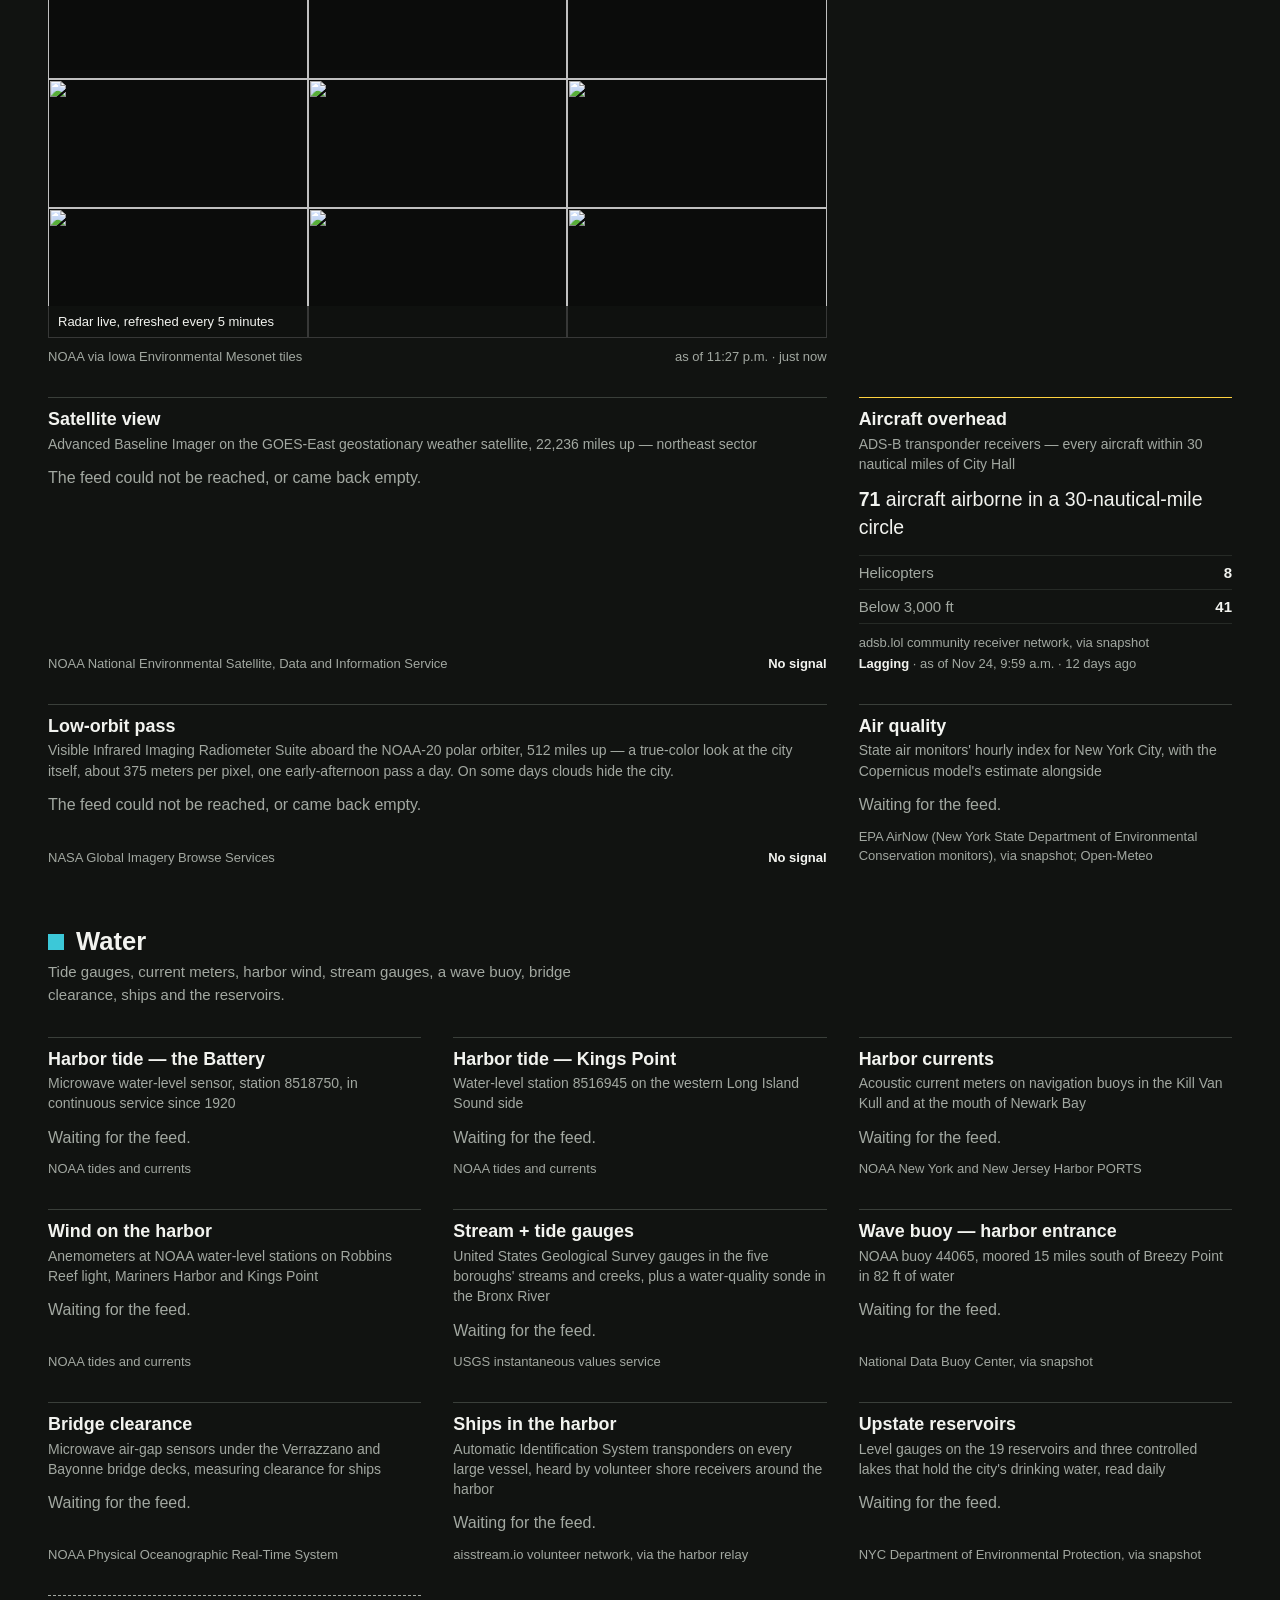
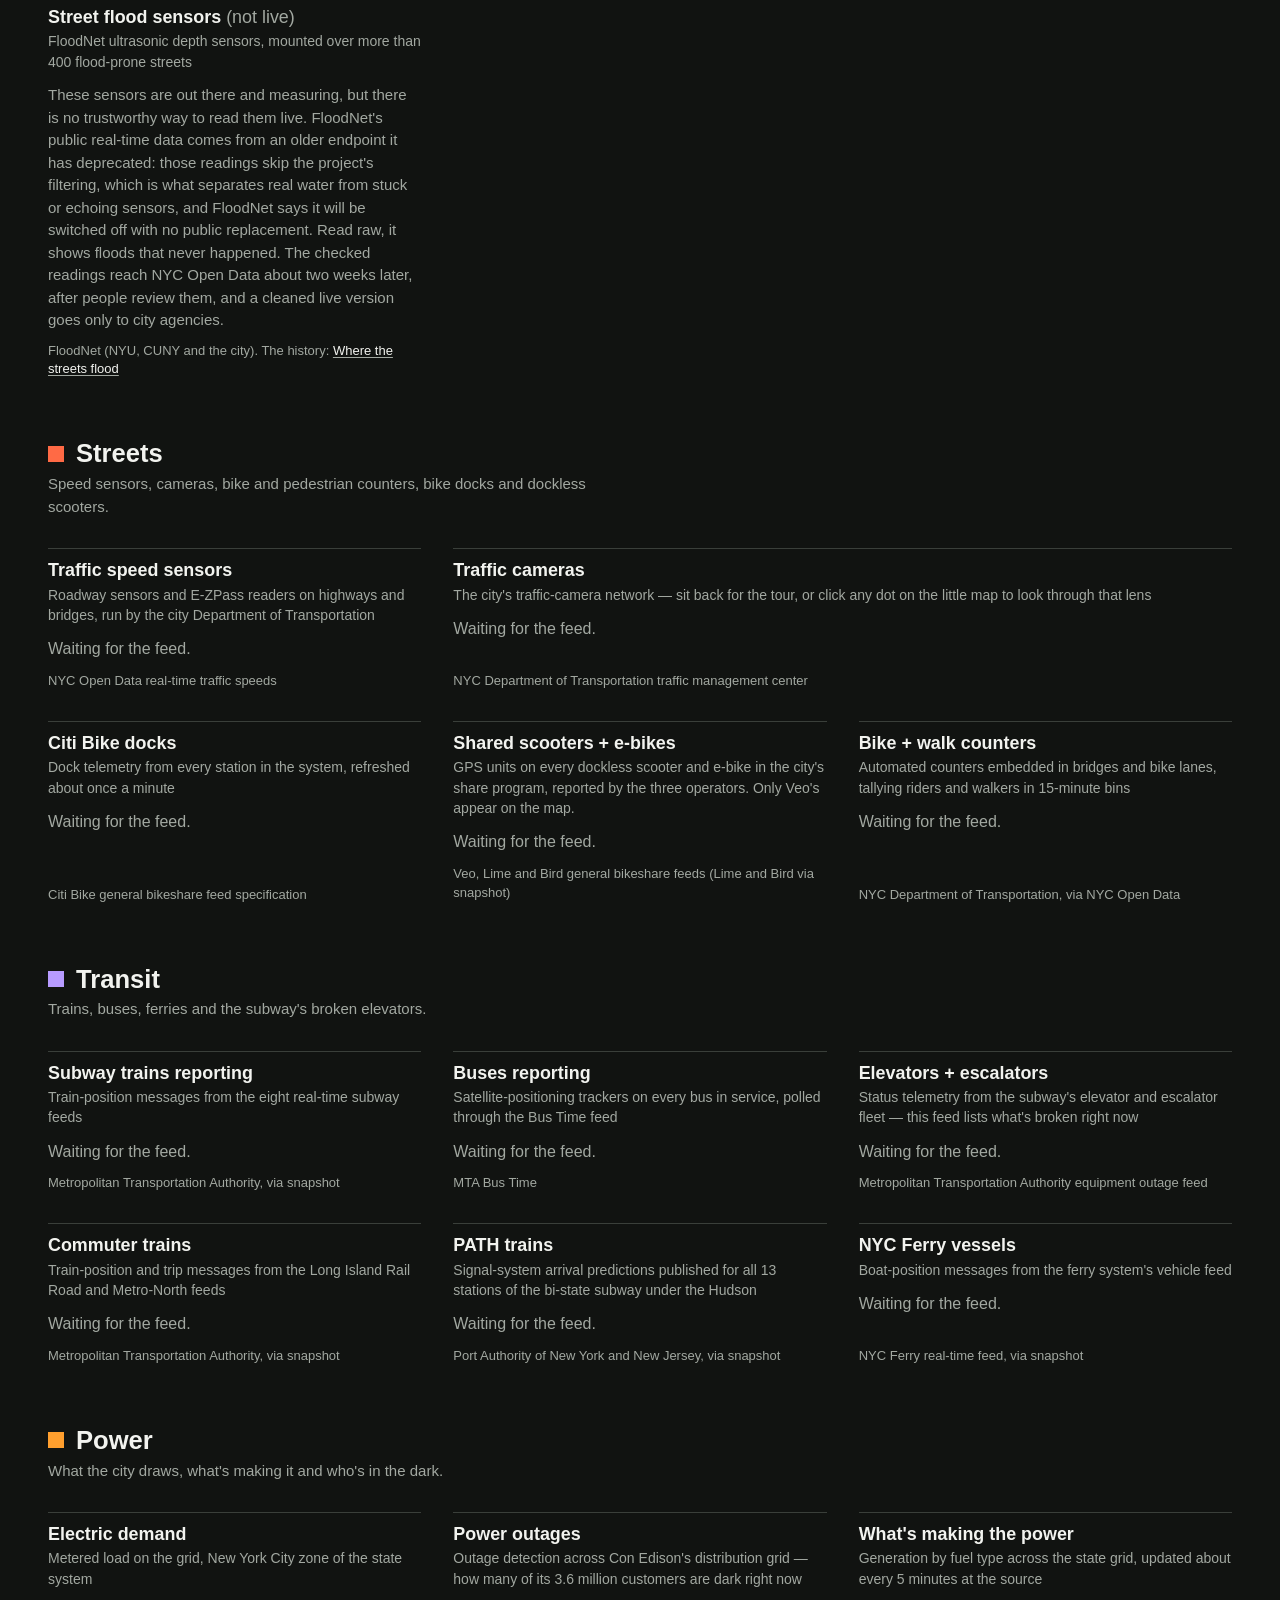
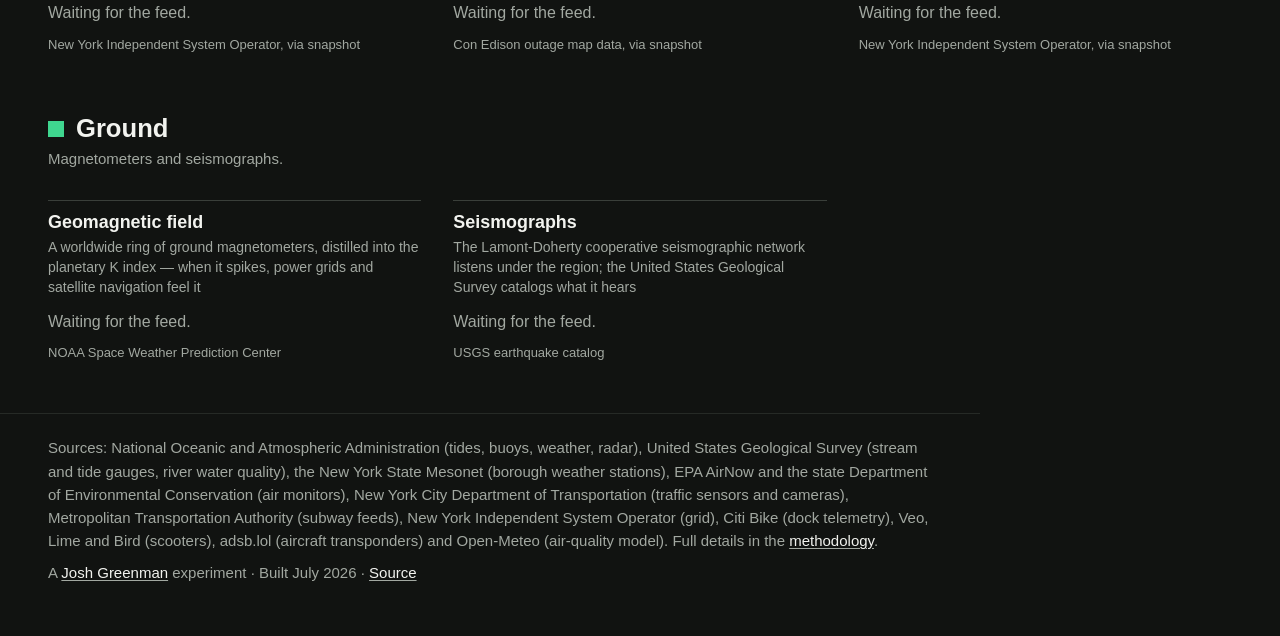
==== commit f8dc0731: "Add borough Mesonet stations, harbor currents and wind, scooters, river water quality and measured a" ====
--- a/index.html
+++ b/index.html
@@ -4,9 +4,12 @@
 <meta charset="UTF-8">
 <meta name="viewport" content="width=device-width, initial-scale=1.0">
 <title>The city that sensors see (and hear and feel) — New York's public sensors, live</title>
-<meta name="description" content="What New York City's public real-time sensors are reporting right now: tide gauges, weather stations, stream gauges, wave buoys, traffic detectors, radar, aircraft transponders, bike docks, the power grid and the subway.">
+<meta name="description" content="What New York City's public real-time sensors are reporting right now: tide gauges, weather stations, stream gauges, wave buoys, traffic detectors, radar, aircraft transponders, bike docks, scooters, the power grid and the subway.">
 <link rel="stylesheet" href="https://unpkg.com/leaflet@1.9.4/dist/leaflet.css">
-<link rel="stylesheet" href="style.css">
+<link rel="preconnect" href="https://fonts.googleapis.com">
+<link rel="preconnect" href="https://fonts.gstatic.com" crossorigin>
+<link href="https://fonts.googleapis.com/css2?family=Gloock&display=swap" rel="stylesheet">
+<link rel="stylesheet" href="style.css?v=20261124b">
 <link rel="icon" href="data:image/svg+xml,<svg xmlns='http://www.w3.org/2000/svg' viewBox='0 0 100 100'><circle cx='50' cy='50' r='38' fill='none' stroke='%2353d7f0' stroke-width='8'/><circle cx='50' cy='50' r='10' fill='%2353d7f0'/></svg>">
 </head>
 <body>
@@ -20,13 +23,13 @@
 <header class="head">
   <h1>The city that sensors see (and hear and feel)</h1>
   <p class="finding" id="finding">Public feeds from the instruments watching New York City, read as they report.</p>
-  <p class="lede">Tide gauges, weather stations, stream gauges, a wave buoy, bridge-clearance sensors, traffic detectors, bike counters, weather radar, aircraft and ship transponders, bus and train trackers, bike docks, the power grid, a weather satellite and the seismographs underneath. Your browser reads most of them straight from the source; a small robot fetches the rest every 10 minutes. <span id="feed-status">Connecting to the feeds.</span></p>
+  <p class="lede">Tide gauges, current meters, weather stations in every borough, stream gauges, a wave buoy, bridge-clearance sensors, air monitors, traffic detectors, bike counters, weather radar, aircraft and ship transponders, bus and train trackers, bike docks, shared scooters, the power grid, a weather satellite and the seismographs underneath. Your browser reads most of them straight from the source; a small robot fetches the rest every 10 minutes. <span id="feed-status">Connecting to the feeds.</span></p>
 </header>
 
 <div id="ai-pop" role="dialog" aria-label="AI caution">
   <h4>About this page</h4>
   <ul>
-    <li>This dashboard was built with AI assistance. Every number is fetched live from the public feed named under it — nothing is stored, modeled or adjusted by this page, with one labeled exception: the air-quality reading is a model estimate, not a physical sensor, and says so.</li>
+    <li>This dashboard was built with AI assistance. Every number is fetched live from the public feed named under it — nothing is stored, modeled or adjusted by this page. The air-quality tile shows a model estimate beside the monitors' reading, labeled as a model.</li>
     <li>Feeds go down, lag or report bad values. Each reading shows its own "as of" time; a reading older than its feed's usual rhythm is marked lagging and gets a yellow rule, and an unreachable feed says no signal.</li>
     <li>Readings here are for curiosity. For emergencies and safety decisions, rely on official channels.</li>
     <li>Spot-check anything you plan to rely on. See the <a href="methodology.html">methodology</a> for every endpoint, refresh cadence and known caveat.</li>
@@ -44,12 +47,12 @@
 <main id="board"></main>
 
 <footer>
-  <p>Sources: National Oceanic and Atmospheric Administration (tides, buoys, weather, radar), United States Geological Survey (stream and tide gauges), New York City Department of Transportation (traffic sensors and cameras), Metropolitan Transportation Authority (subway feeds), New York Independent System Operator (grid), Citi Bike (dock telemetry), adsb.lol (aircraft transponders) and Open-Meteo (air-quality model). Full details in the <a href="methodology.html">methodology</a>.</p>
+  <p>Sources: National Oceanic and Atmospheric Administration (tides, buoys, weather, radar), United States Geological Survey (stream and tide gauges, river water quality), the New York State Mesonet (borough weather stations), EPA AirNow and the state Department of Environmental Conservation (air monitors), New York City Department of Transportation (traffic sensors and cameras), Metropolitan Transportation Authority (subway feeds), New York Independent System Operator (grid), Citi Bike (dock telemetry), Veo, Lime and Bird (scooters), adsb.lol (aircraft transponders) and Open-Meteo (air-quality model). Full details in the <a href="methodology.html">methodology</a>.</p>
   <p>A <a href="https://joshgreenman.com">Josh Greenman</a> experiment &middot; Built July 2026 &middot; <a href="https://github.com/joshgreenman1973/nyc-live-sensors">Source</a></p>
 </footer>
 </div>
 
 <script src="https://unpkg.com/leaflet@1.9.4/dist/leaflet.js"></script>
-<script src="app.js"></script>
+<script src="app.js?v=20261124b"></script>
 </body>
 </html>
--- a/style.css
+++ b/style.css
@@ -27,6 +27,7 @@
 
   --sans: "Helvetica Neue", Helvetica, Arial, sans-serif;
   --display: "Helvetica Neue", Helvetica, Arial, sans-serif;
+  --title: 'Gloock', Georgia, serif;
   --t-micro: 13px;
   --t-small: 14px;
   --t-body: 17px;
@@ -64,8 +65,8 @@
 }
 .head { padding: 30px var(--pad) 6px; }
 h1 {
-  font-family: var(--display); font-weight: 700; margin: 0;
-  font-size: var(--t-h1); line-height: 1.05; letter-spacing: -.015em;
+  font-family: var(--title); font-weight: 400; margin: 0;
+  font-size: var(--t-h1); line-height: 1.05; letter-spacing: 0;
   text-wrap: balance;
 }
 .finding {
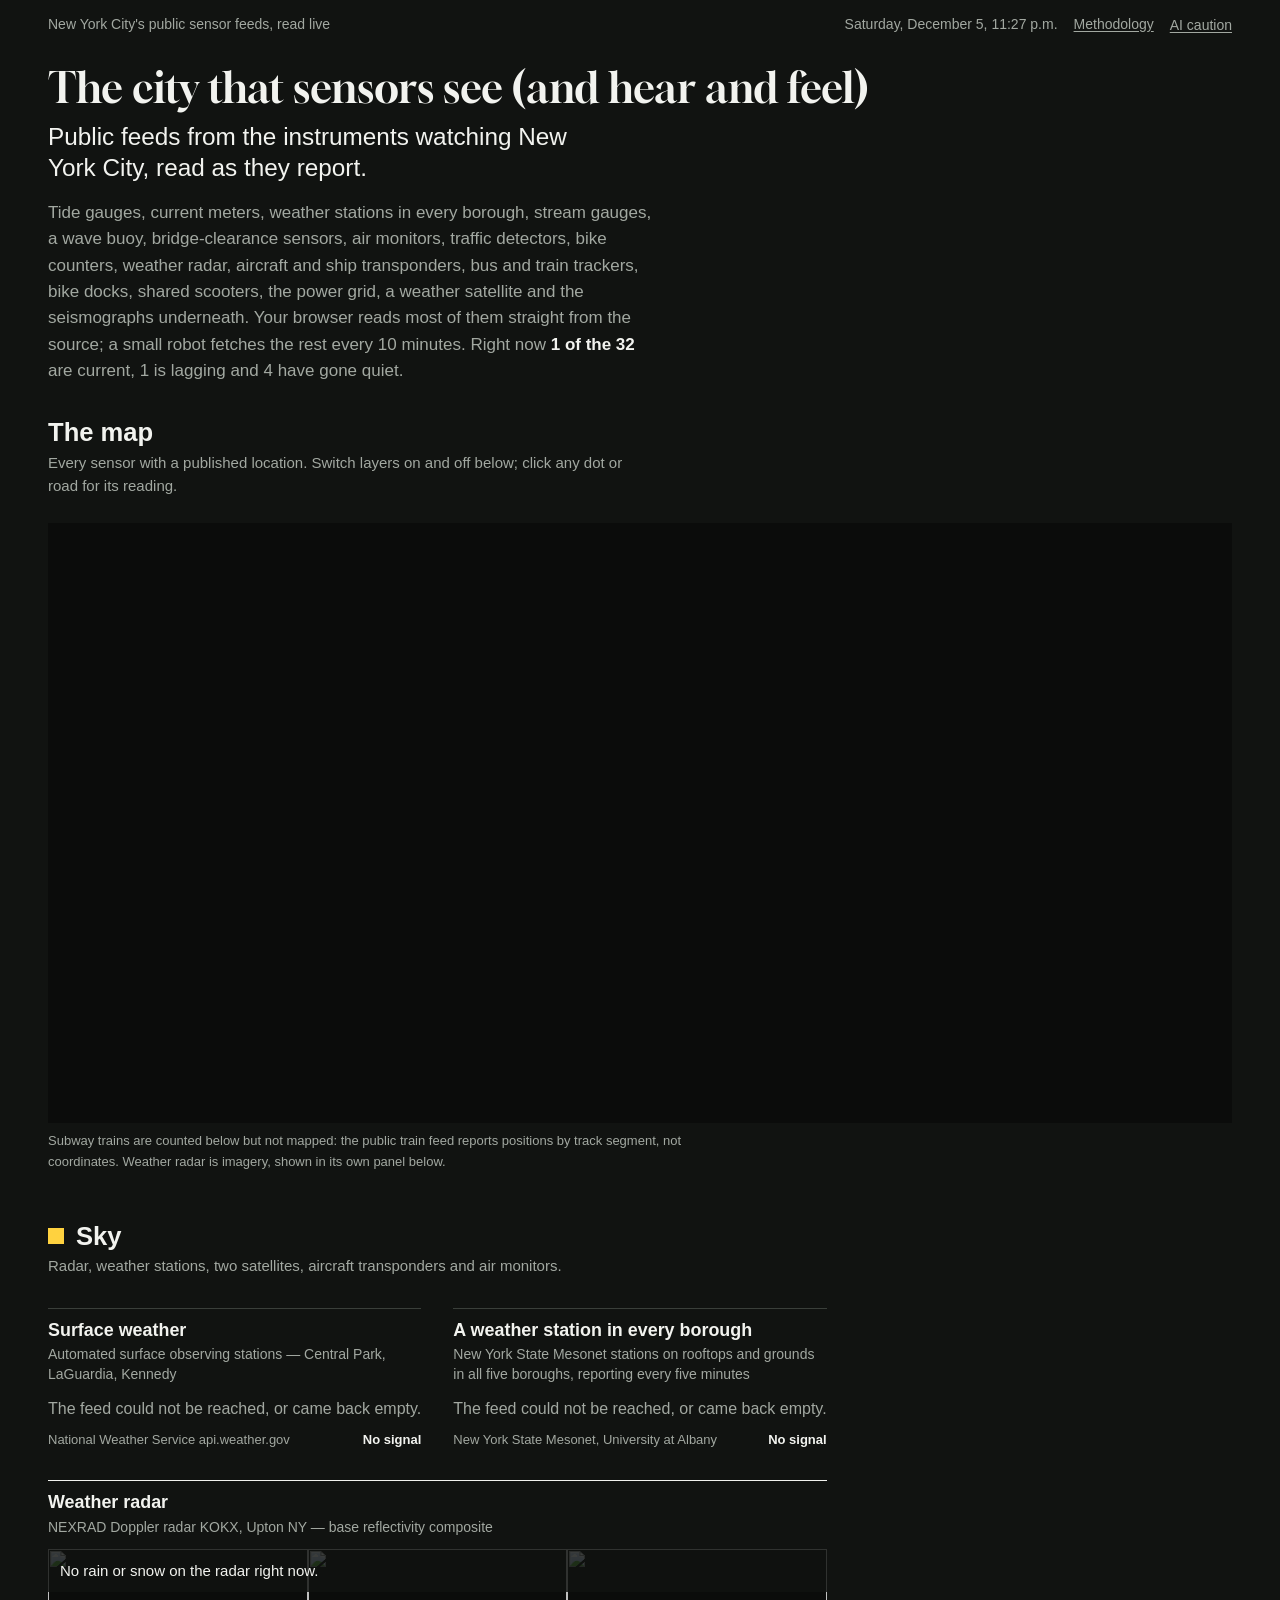
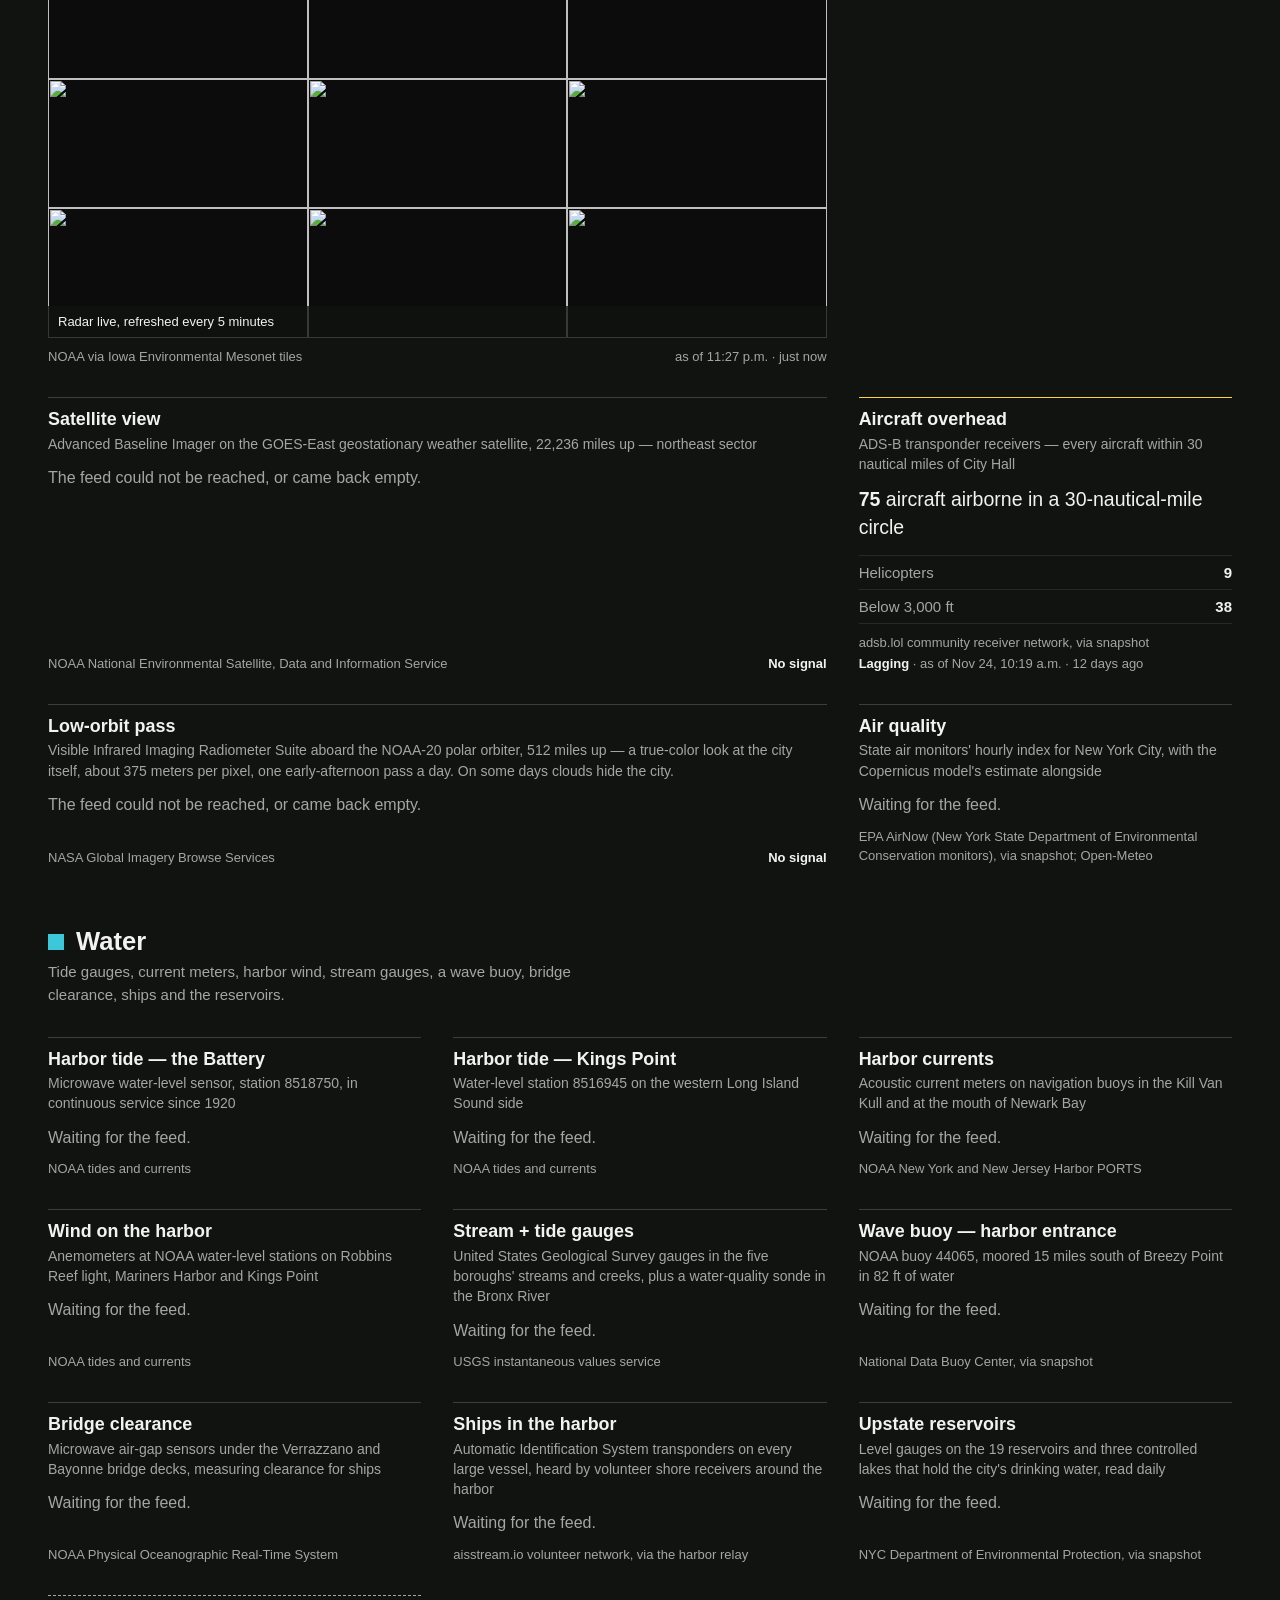
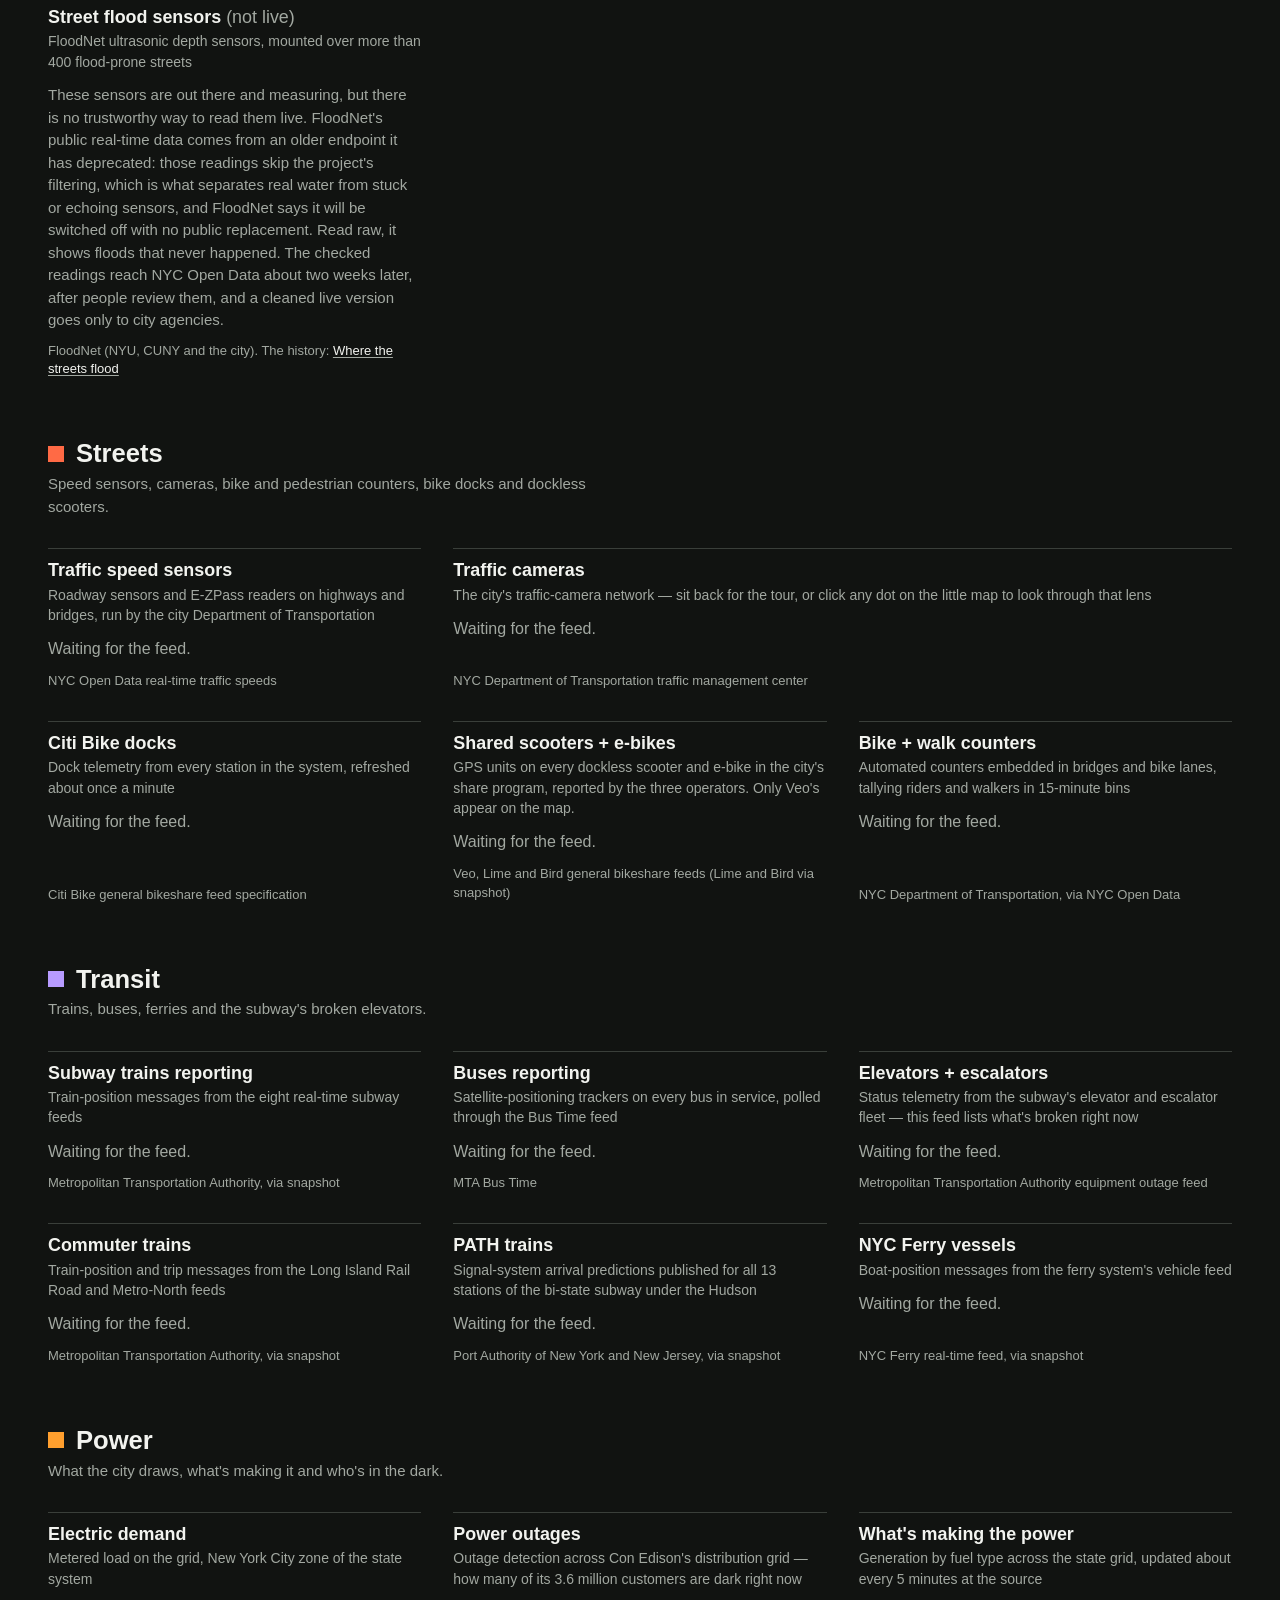
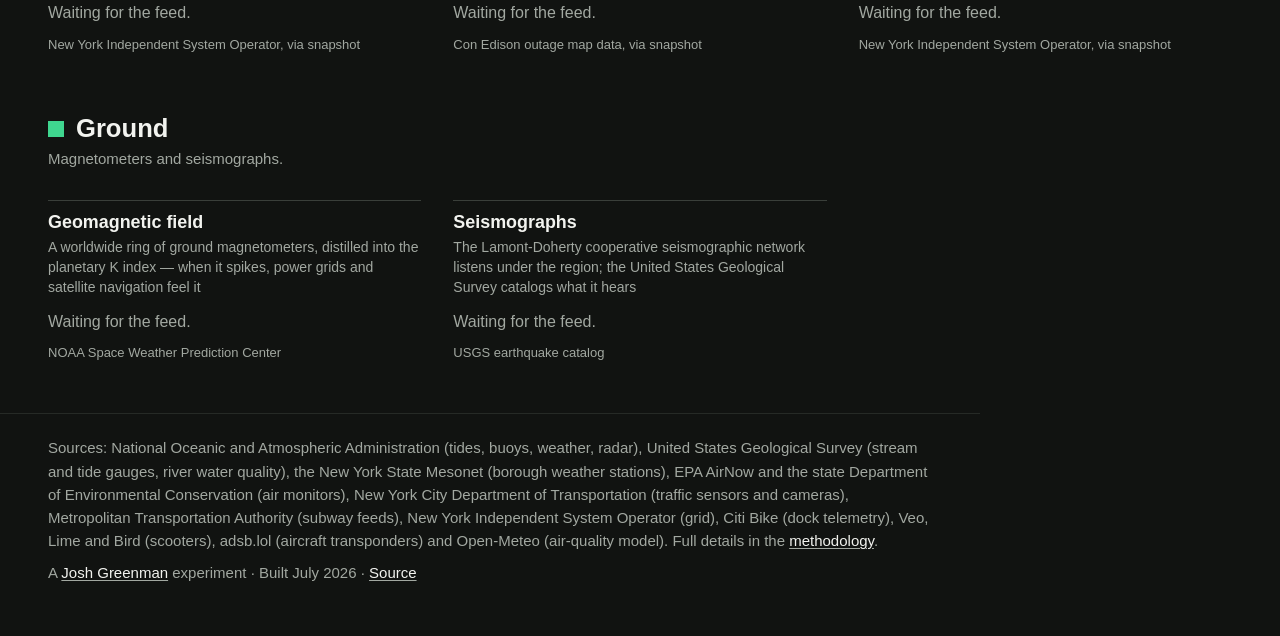
==== commit 16646cd9: "Say "on Staten Island" in the borough weather tile Co-Authored-By: Claude Opus 5.5 <noreply@anthropi" ====
--- a/index.html
+++ b/index.html
@@ -53,6 +53,6 @@
 </div>
 
 <script src="https://unpkg.com/leaflet@1.9.4/dist/leaflet.js"></script>
-<script src="app.js?v=20261124b"></script>
+<script src="app.js?v=20261124c"></script>
 </body>
 </html>
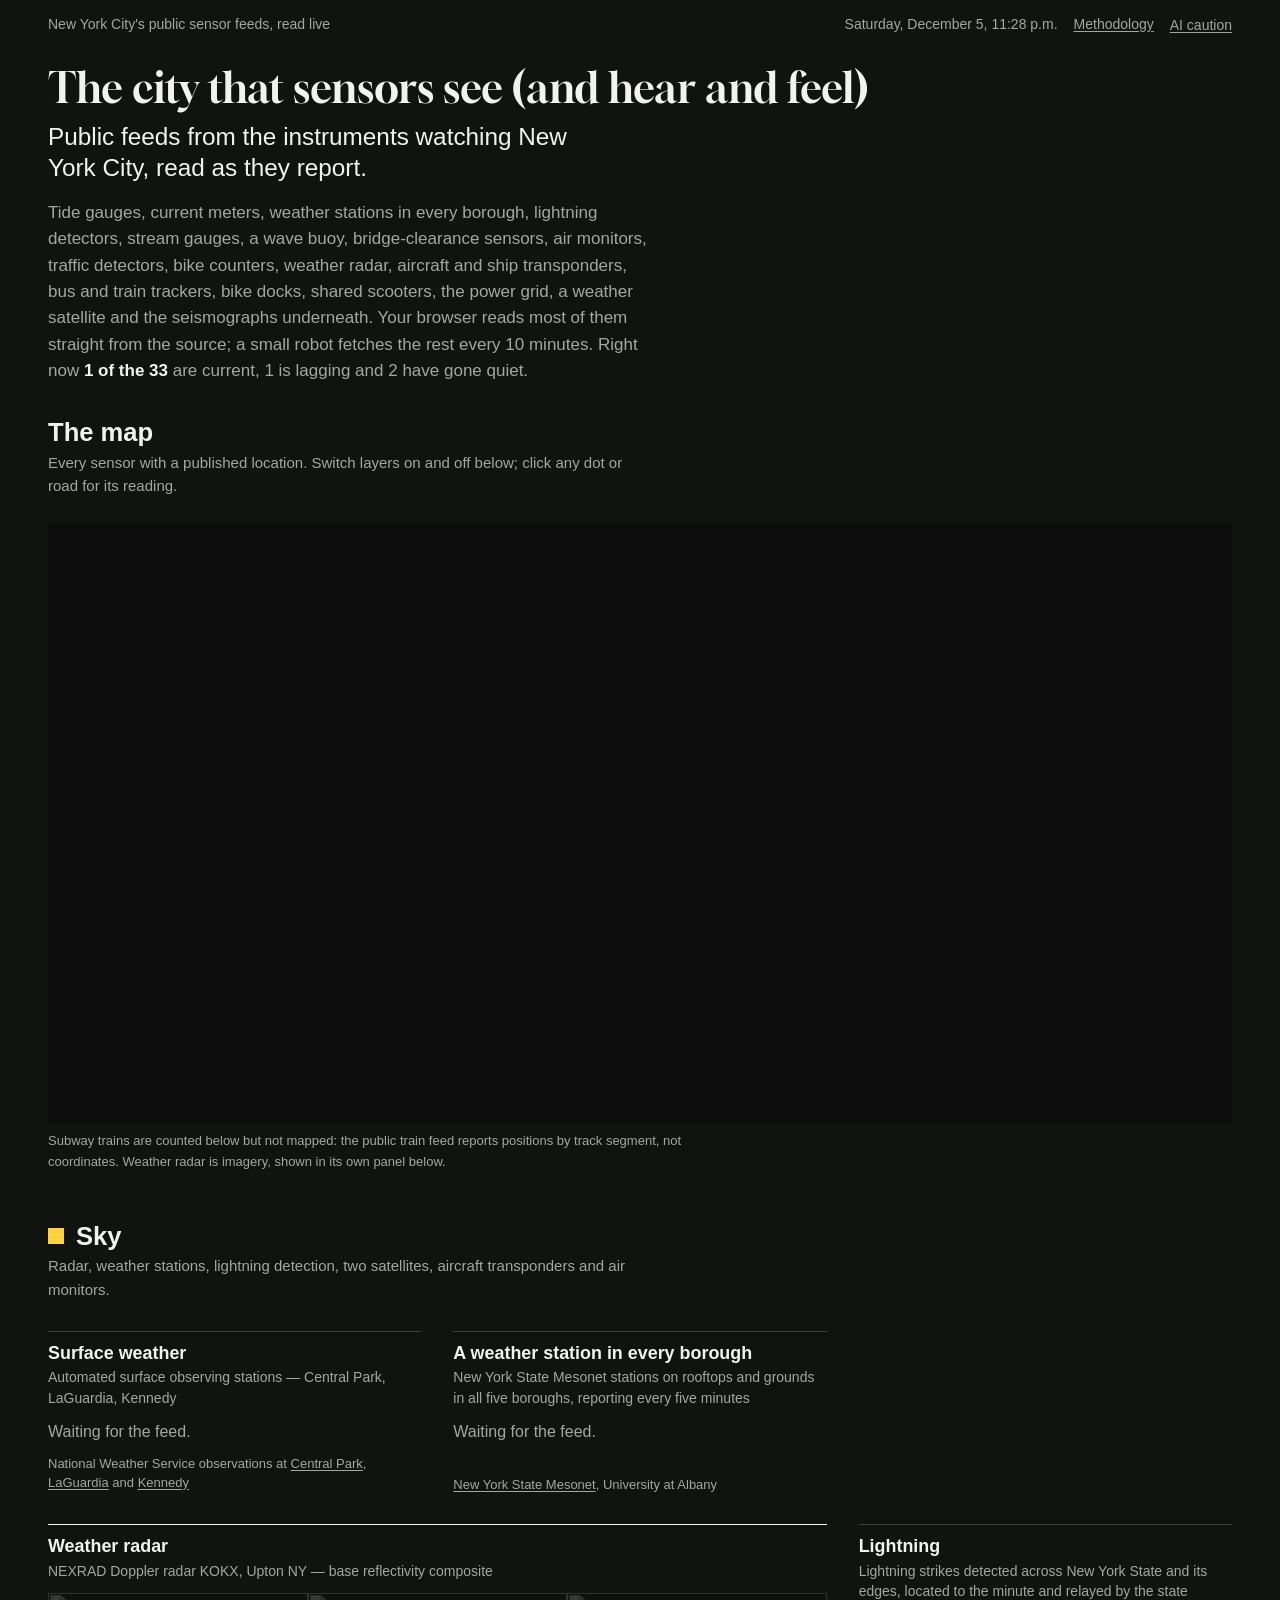
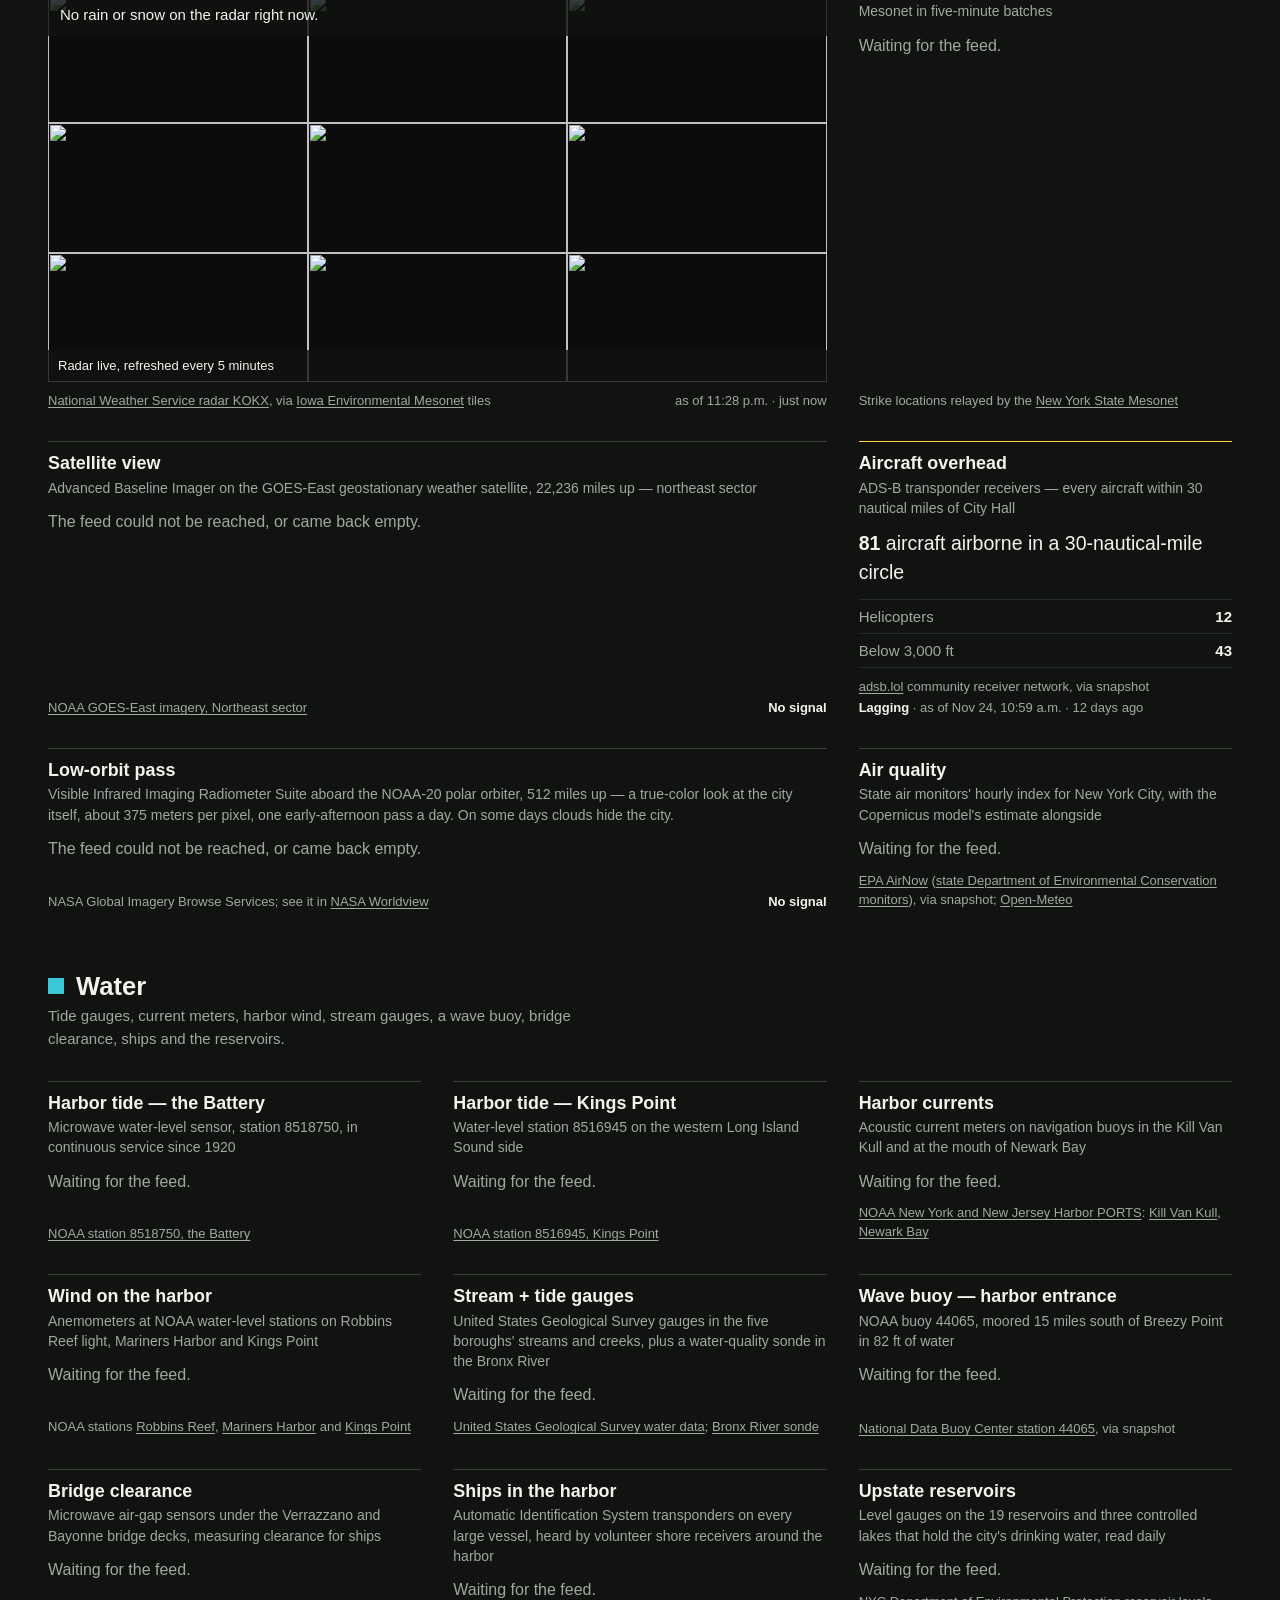
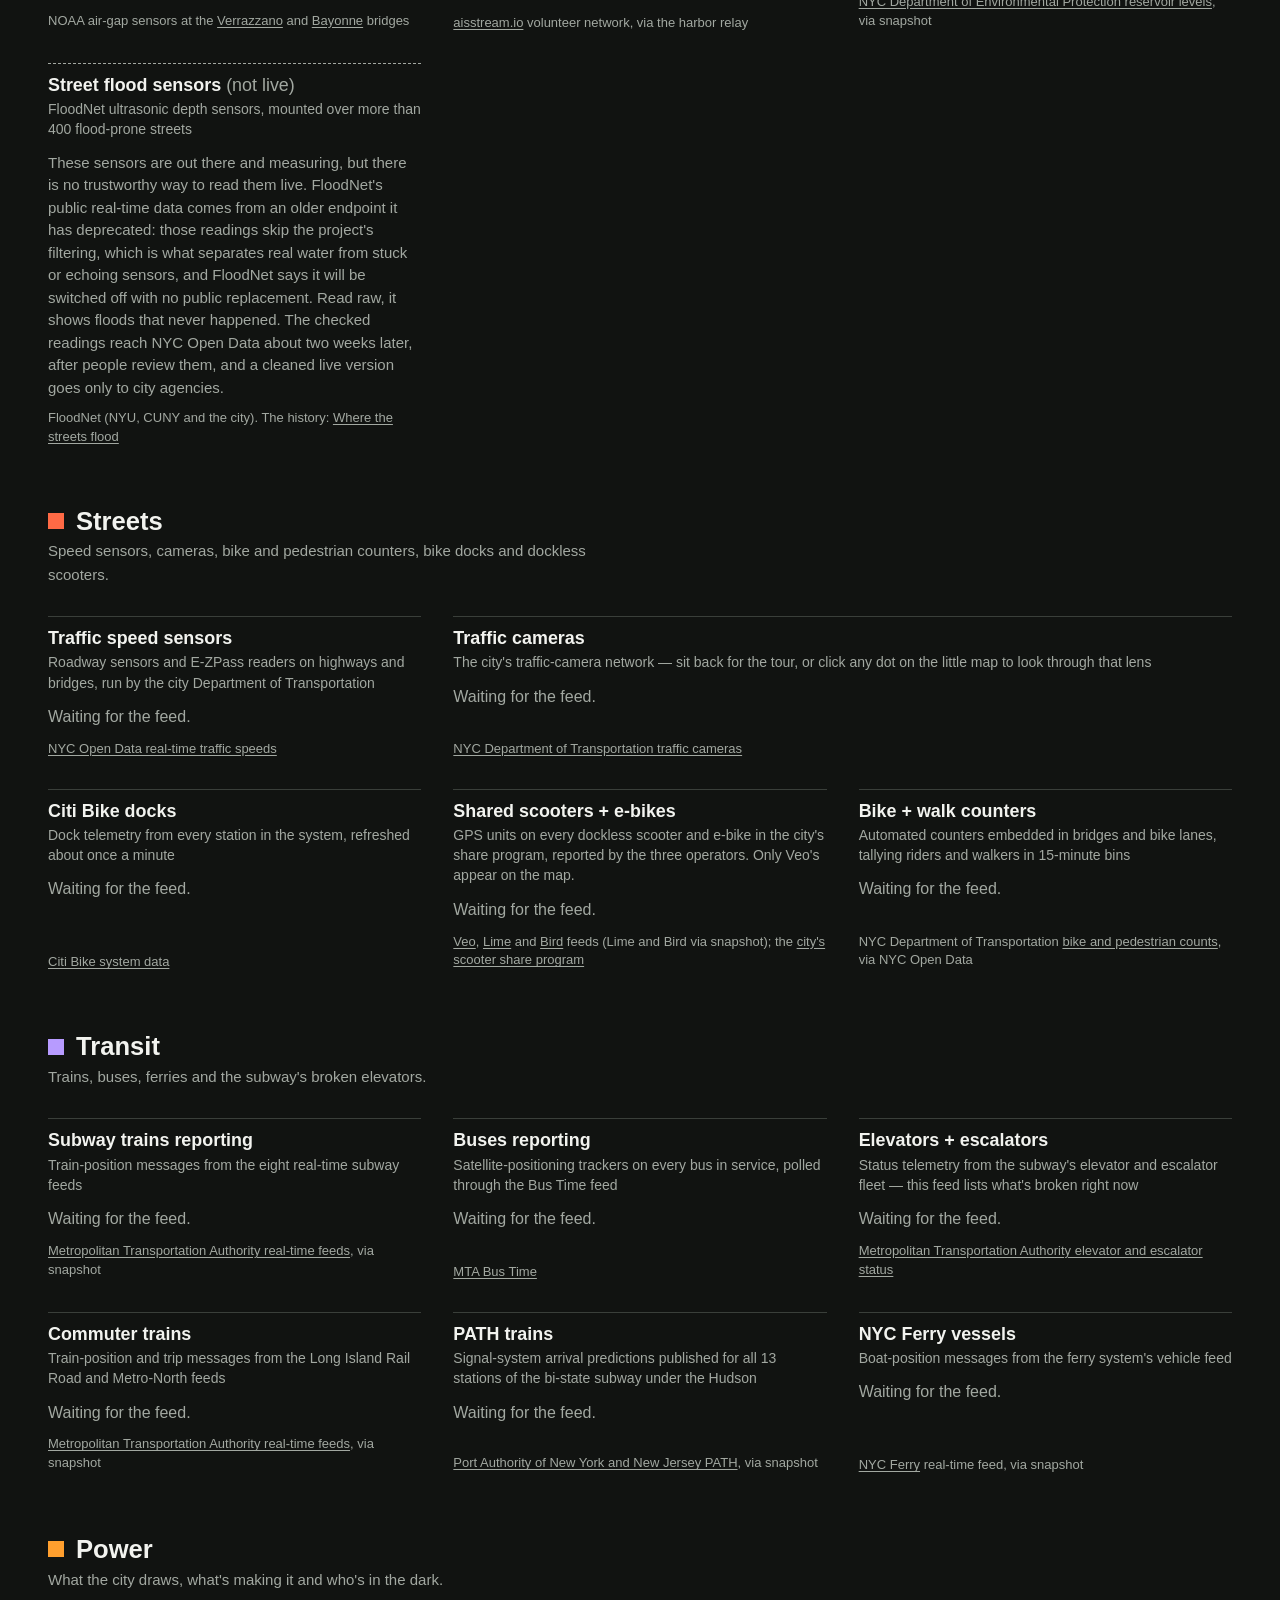
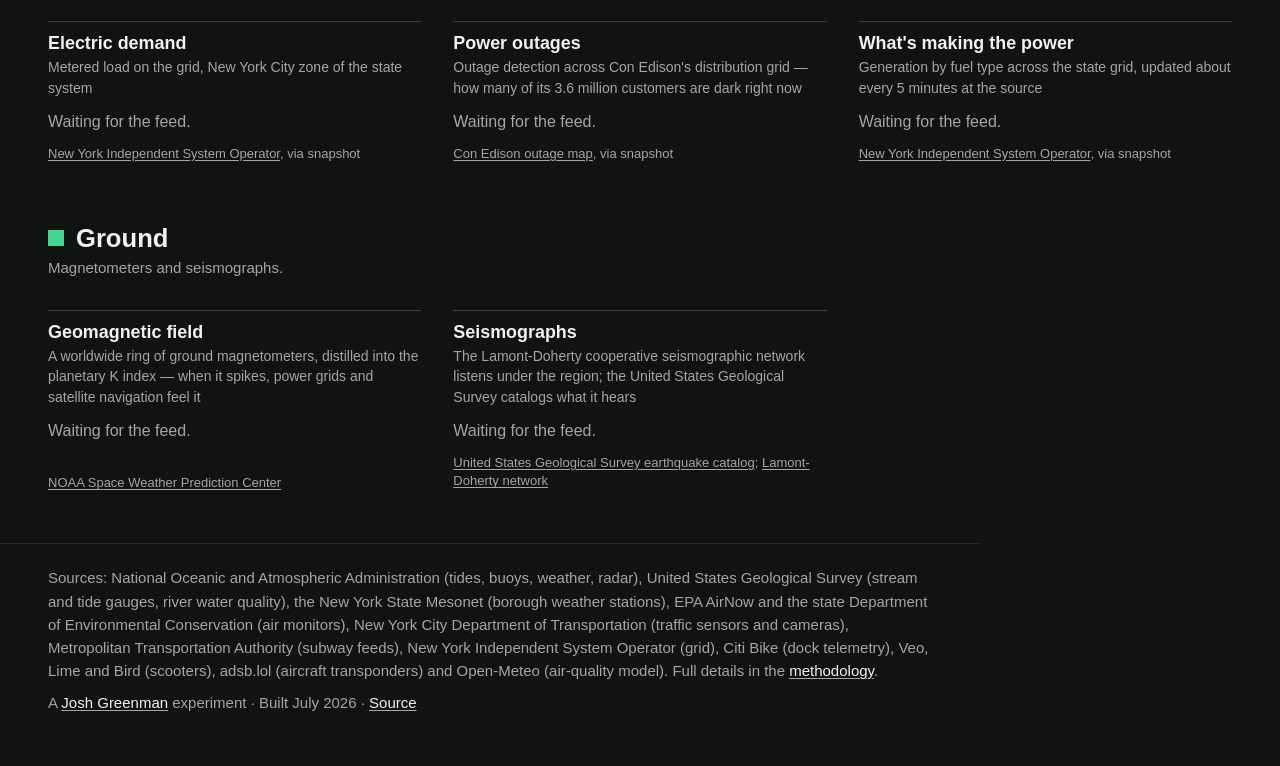
==== commit 7abb0151: "Add a lightning tile from the state Mesonet; link every source line out - Lightning: past hour of Me" ====
--- a/index.html
+++ b/index.html
@@ -9,7 +9,7 @@
 <link rel="preconnect" href="https://fonts.googleapis.com">
 <link rel="preconnect" href="https://fonts.gstatic.com" crossorigin>
 <link href="https://fonts.googleapis.com/css2?family=Gloock&display=swap" rel="stylesheet">
-<link rel="stylesheet" href="style.css?v=20261124b">
+<link rel="stylesheet" href="style.css?v=20261124d">
 <link rel="icon" href="data:image/svg+xml,<svg xmlns='http://www.w3.org/2000/svg' viewBox='0 0 100 100'><circle cx='50' cy='50' r='38' fill='none' stroke='%2353d7f0' stroke-width='8'/><circle cx='50' cy='50' r='10' fill='%2353d7f0'/></svg>">
 </head>
 <body>
@@ -23,7 +23,7 @@
 <header class="head">
   <h1>The city that sensors see (and hear and feel)</h1>
   <p class="finding" id="finding">Public feeds from the instruments watching New York City, read as they report.</p>
-  <p class="lede">Tide gauges, current meters, weather stations in every borough, stream gauges, a wave buoy, bridge-clearance sensors, air monitors, traffic detectors, bike counters, weather radar, aircraft and ship transponders, bus and train trackers, bike docks, shared scooters, the power grid, a weather satellite and the seismographs underneath. Your browser reads most of them straight from the source; a small robot fetches the rest every 10 minutes. <span id="feed-status">Connecting to the feeds.</span></p>
+  <p class="lede">Tide gauges, current meters, weather stations in every borough, lightning detectors, stream gauges, a wave buoy, bridge-clearance sensors, air monitors, traffic detectors, bike counters, weather radar, aircraft and ship transponders, bus and train trackers, bike docks, shared scooters, the power grid, a weather satellite and the seismographs underneath. Your browser reads most of them straight from the source; a small robot fetches the rest every 10 minutes. <span id="feed-status">Connecting to the feeds.</span></p>
 </header>
 
 <div id="ai-pop" role="dialog" aria-label="AI caution">
@@ -53,6 +53,6 @@
 </div>
 
 <script src="https://unpkg.com/leaflet@1.9.4/dist/leaflet.js"></script>
-<script src="app.js?v=20261124c"></script>
+<script src="app.js?v=20261124d"></script>
 </body>
 </html>
--- a/style.css
+++ b/style.css
@@ -190,6 +190,8 @@
   font-size: var(--t-micro); color: var(--fg2); line-height: 1.45;
 }
 .mod-foot .asof { white-space: nowrap; }
+.mod-foot .src a { color: inherit; }
+.mod-foot .src a:hover { color: var(--fg); }
 .mod-foot .asof b { color: var(--fg); font-weight: 700; }
 
 /* ---------- radar, satellite, cameras ---------- */
